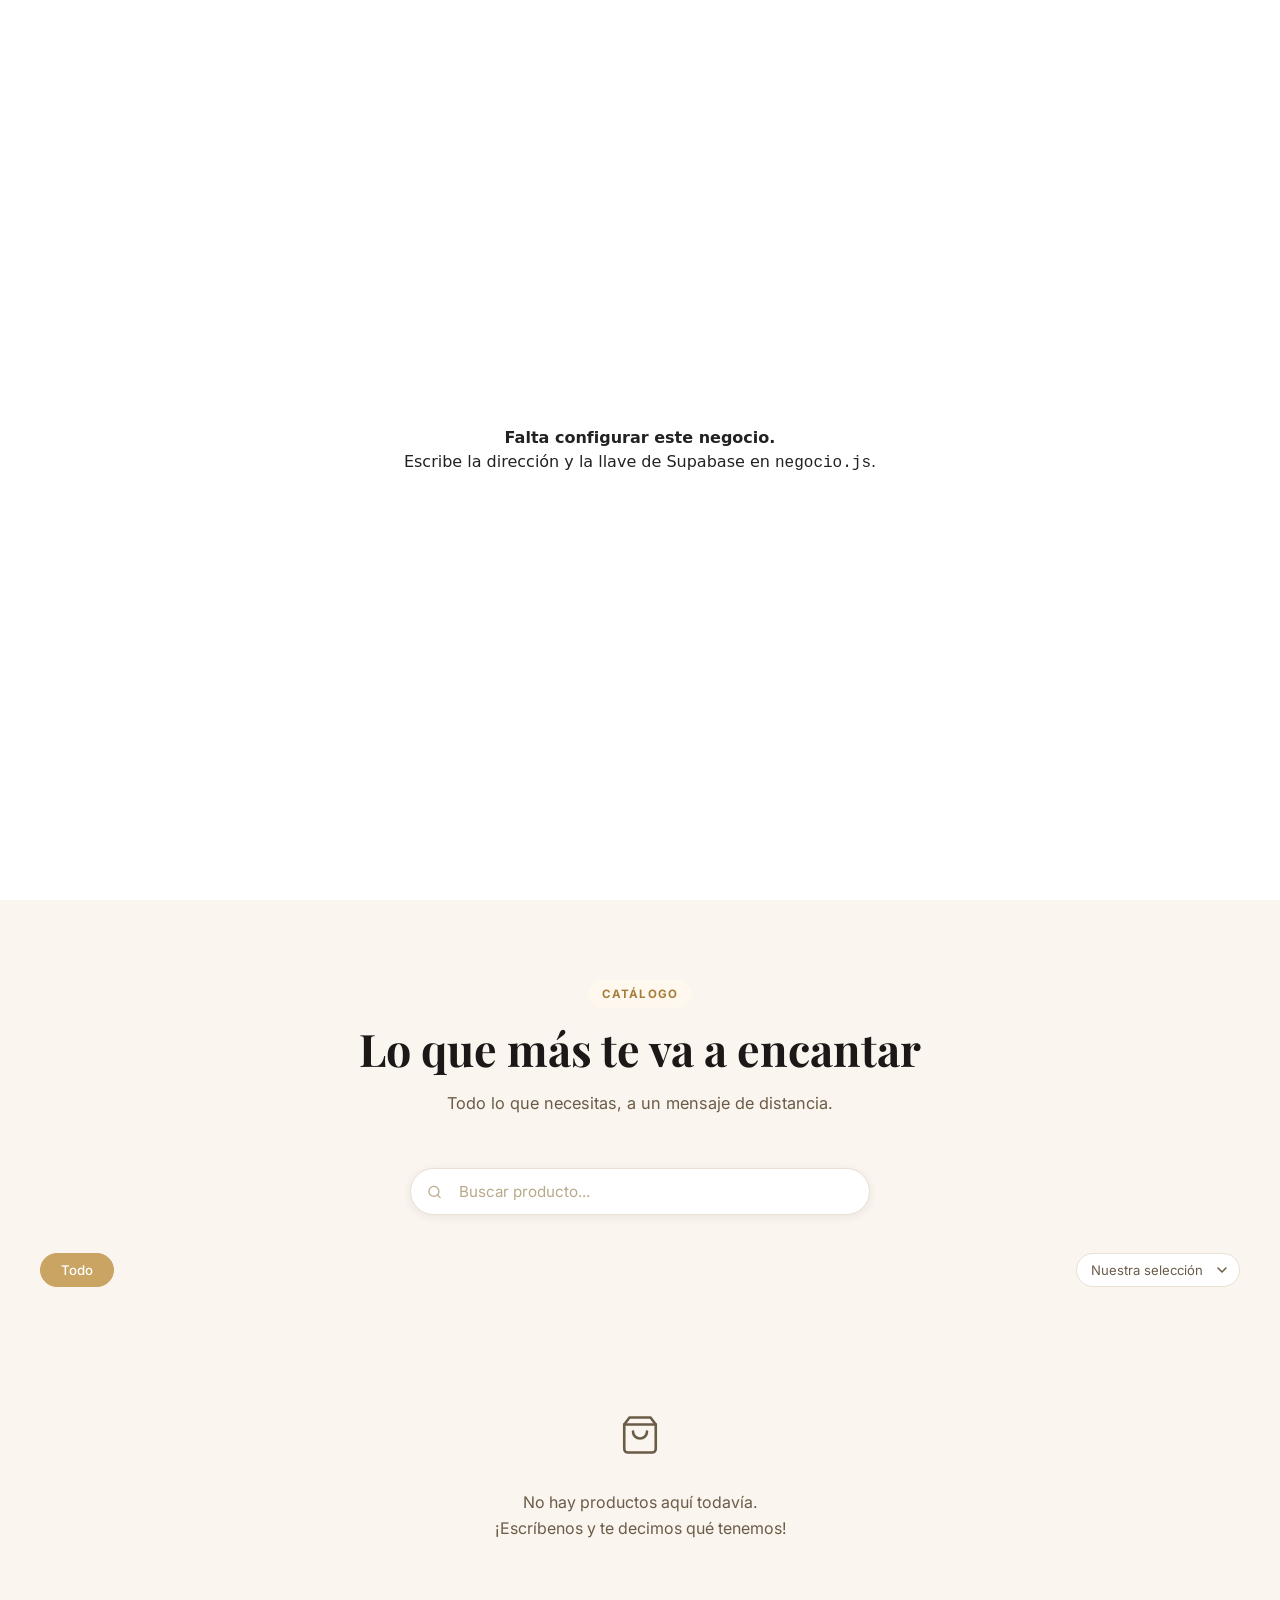
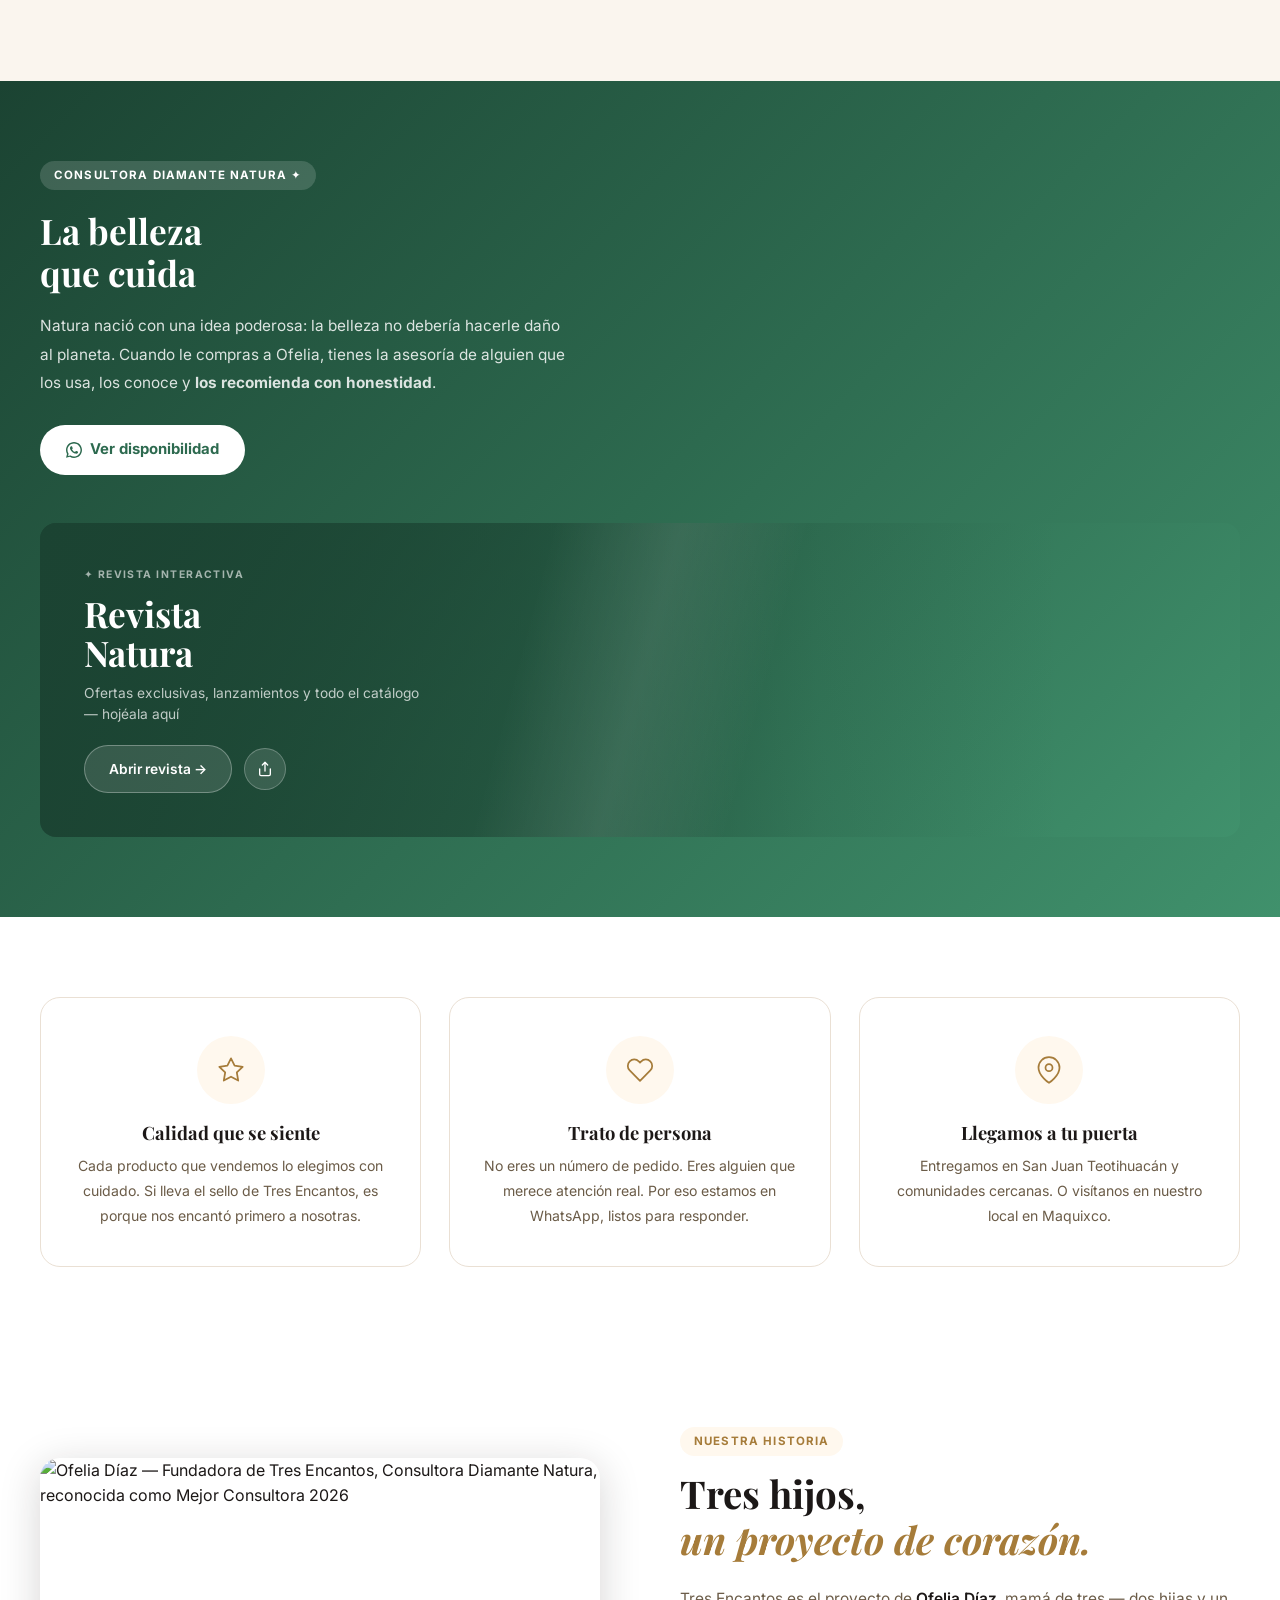
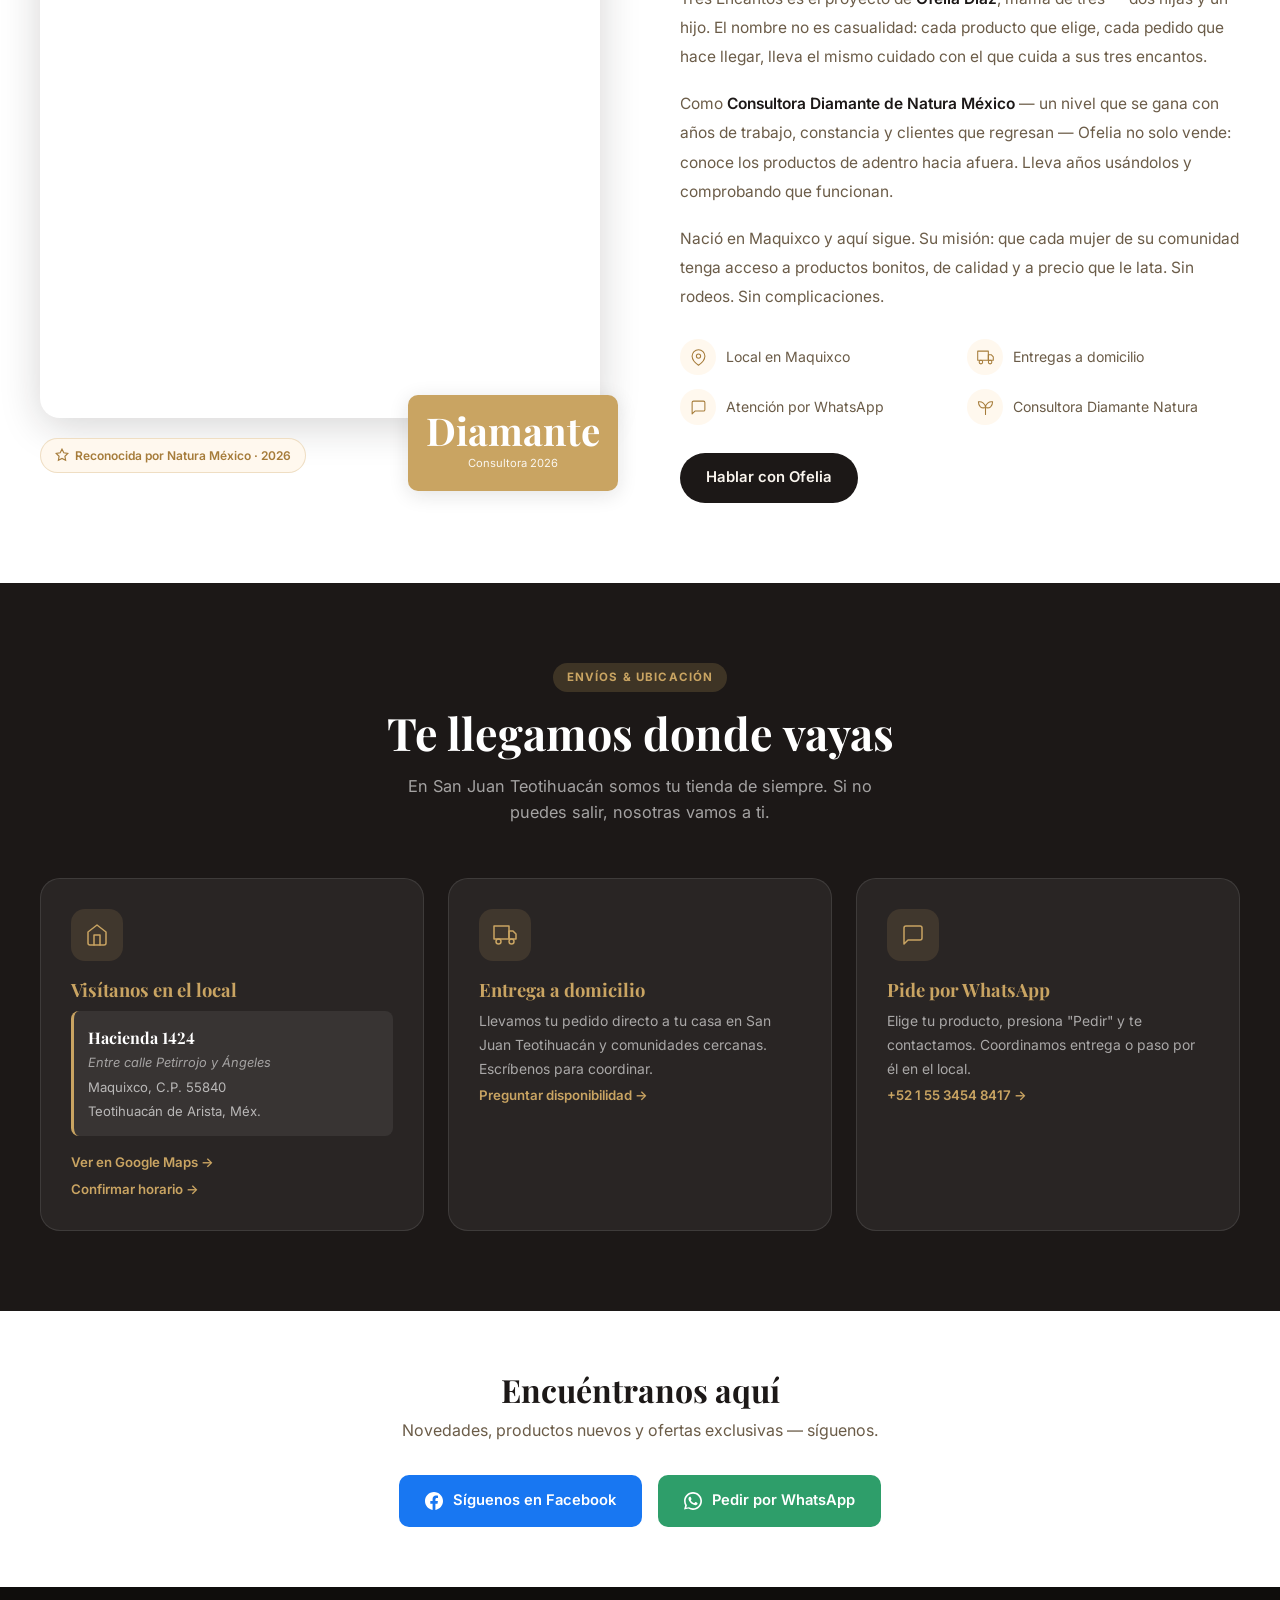
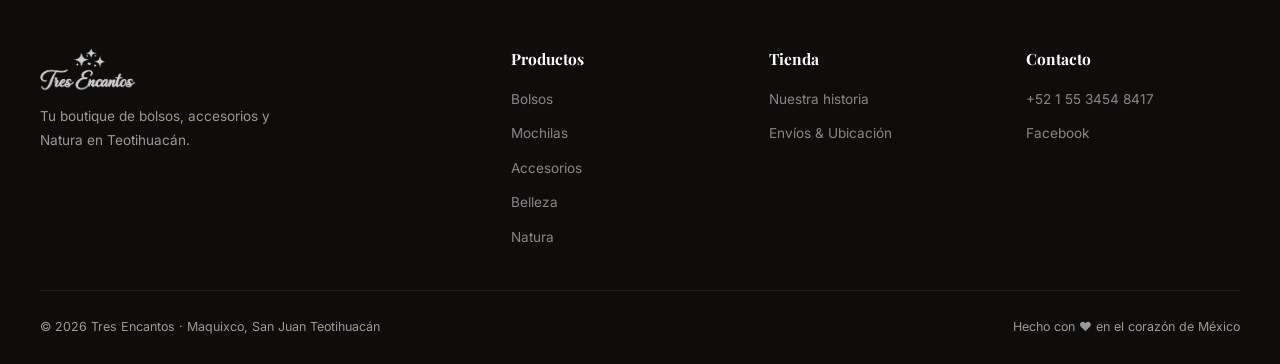
==== index.html @ a38a7cb0 "Sunname Mostrador: punto de partida desde Tres Encantos Copia sin historial. La dirección y llave de" ====
<!DOCTYPE html>
<html lang="es">
<head>
<meta charset="UTF-8">
<meta name="viewport" content="width=device-width, initial-scale=1.0, viewport-fit=cover">
<link rel="manifest" href="manifest.json">
<meta name="apple-mobile-web-app-capable" content="yes">
<meta name="apple-mobile-web-app-status-bar-style" content="default">
<meta name="apple-mobile-web-app-title" content="Tres Encantos">
<link rel="apple-touch-icon" href="img/icono-192.png">
<title>Tres Encantos — Detalles que enamoran · Maquixco, San Juan Teotihuacán</title>
<meta name="description" content="Bolsos, accesorios, maquillaje, Natura y Avon en San Juan Teotihuacán. Pedidos fáciles por WhatsApp. Entregamos en tu puerta. Visítanos en Maquixco.">
<meta name="keywords" content="bolsos dama, accesorios, Natura México, Avon México, maquillaje, aretes, pulseras, mochilas, loncheras, perfumes Natura, perfumes Avon, San Juan Teotihuacán, Maquixco, tienda moda mujer">
<meta property="og:title" content="Tres Encantos — Detalles que enamoran">
<meta property="og:description" content="Tu tienda de bolsos, accesorios, maquillaje, Natura y Avon en San Juan Teotihuacán. Pedidos por WhatsApp.">
<meta property="og:image" content="https://aceveduar.github.io/tresencantos/img/portada.jpg">
<meta property="og:image:width" content="2560">
<meta property="og:image:height" content="1352">
<meta property="og:type" content="website">
<meta property="og:url" content="https://aceveduar.github.io/tresencantos/">
<meta property="og:site_name" content="Tres Encantos">
<meta property="og:locale" content="es_MX">
<meta name="twitter:card" content="summary_large_image">
<meta name="twitter:title" content="Tres Encantos — Detalles que enamoran">
<meta name="twitter:description" content="Tu tienda de bolsos, accesorios, maquillaje, Natura y Avon en San Juan Teotihuacán. Pedidos por WhatsApp.">
<meta name="twitter:image" content="https://aceveduar.github.io/tresencantos/img/portada.jpg">
<link rel="canonical" href="https://aceveduar.github.io/tresencantos/">
<meta name="theme-color" content="#C9A462">
<link rel="icon" type="image/png" href="img/icono-192.png">
<link rel="preconnect" href="https://fonts.googleapis.com">
<link rel="preconnect" href="https://fonts.gstatic.com" crossorigin>
<link href="https://fonts.googleapis.com/css2?family=Playfair+Display:ital,wght@0,400;0,600;0,700;1,400&family=Inter:wght@300;400;500;600&family=Dancing+Script:wght@600&display=swap" rel="stylesheet">
<link rel="stylesheet" href="style.css">
<link rel="stylesheet" href="shared.css">
</head>
<body>

<!-- BARRA DE ACCESO RÁPIDO ADMIN (solo con sesión activa) -->
<div id="admin-bar">
  <a href="pos.html" class="tbn-icon" title="Caja">
    <svg viewBox="0 0 24 24"><rect x="2" y="3" width="20" height="14" rx="2"/><path d="M8 21h8M12 17v4"/></svg>
    <span class="tbn-label">Caja</span>
  </a>
  <a href="admin.html" class="tbn-icon" title="Inventario">
    <svg viewBox="0 0 24 24"><path d="M21 8a2 2 0 0 0-1-1.73l-7-4a2 2 0 0 0-2 0l-7 4A2 2 0 0 0 3 8v8a2 2 0 0 0 1 1.73l7 4a2 2 0 0 0 2 0l7-4A2 2 0 0 0 21 16Z"/><path d="m3.3 7 8.7 5 8.7-5"/><path d="M12 22V12"/></svg>
    <span class="tbn-label">Inventario</span>
  </a>
  <a href="stats.html" class="tbn-icon" title="Reportes">
    <svg viewBox="0 0 24 24"><line x1="18" y1="20" x2="18" y2="10"/><line x1="12" y1="20" x2="12" y2="4"/><line x1="6" y1="20" x2="6" y2="14"/></svg>
    <span class="tbn-label">Reportes</span>
  </a>
  
  
  <span class="tbn-sep"></span>
  <span class="tbn-icon tbn-active" title="Tienda" aria-current="page">
    <svg viewBox="0 0 24 24"><circle cx="12" cy="12" r="10"/><path d="M2 12h20M12 2a15.3 15.3 0 0 1 4 10 15.3 15.3 0 0 1-4 10 15.3 15.3 0 0 1-4-10 15.3 15.3 0 0 1 4-10z"/></svg>
    <span class="tbn-label">Tienda</span>
  </span>
  
</div>

<!-- HEADER -->
<header class="header">
  <nav class="nav">
    <a href="#inicio" class="nav-logo">
      <img src="img/logo.png" alt="Tres Encantos — Detalles que enamoran">
    </a>
    <ul class="nav-links" id="nav-links">
      <li><a href="#productos">Productos</a></li>
      <li><a href="#natura">Natura</a></li>
      <li><a href="#nosotros">Nosotros</a></li>
      <li><a href="#entregas">Entregas</a></li>
      <li>
        <a href="https://wa.me/5215534548417?text=¡Hola!%20Estoy%20en%20la%20página%20de%20Tres%20Encantos%20y%20quiero%20saber%20más%20🛍️"
           class="nav-cta" target="_blank" rel="noopener">
          <svg width="15" height="15" viewBox="0 0 24 24" fill="currentColor"><path d="M17.472 14.382c-.297-.149-1.758-.867-2.03-.967-.273-.099-.471-.148-.67.15-.197.297-.767.966-.94 1.164-.173.199-.347.223-.644.075-.297-.15-1.255-.463-2.39-1.475-.883-.788-1.48-1.761-1.653-2.059-.173-.297-.018-.458.13-.606.134-.133.298-.347.446-.52.149-.174.198-.298.298-.497.099-.198.05-.371-.025-.52-.075-.149-.669-1.612-.916-2.207-.242-.579-.487-.5-.669-.51-.173-.008-.371-.01-.57-.01-.198 0-.52.074-.792.372-.272.297-1.04 1.016-1.04 2.479 0 1.462 1.065 2.875 1.213 3.074.149.198 2.096 3.2 5.077 4.487.709.306 1.262.489 1.694.625.712.227 1.36.195 1.871.118.571-.085 1.758-.719 2.006-1.413.248-.694.248-1.289.173-1.413-.074-.124-.272-.198-.57-.347zM12 0C5.374 0 0 5.373 0 12c0 2.124.553 4.118 1.522 5.85L.057 23.499l5.772-1.513A11.94 11.94 0 0012 24c6.626 0 12-5.373 12-12S18.626 0 12 0zm0 21.799c-1.891 0-3.653-.507-5.18-1.394l-.371-.22-3.422.897.914-3.329-.242-.384A9.783 9.783 0 012.2 12c0-5.404 4.396-9.799 9.8-9.799 5.403 0 9.798 4.395 9.798 9.8 0 5.403-4.395 9.798-9.798 9.798z"/></svg>
          WhatsApp
        </a>
      </li>
    </ul>
    <div class="nav-actions">
      <button class="nav-cart-btn" id="nav-cart-btn" onclick="openCart()" aria-label="Ver carrito">
        <svg width="19" height="19" viewBox="0 0 24 24" stroke="currentColor" fill="none" stroke-width="1.75" stroke-linecap="round" stroke-linejoin="round"><circle cx="9" cy="21" r="1"/><circle cx="20" cy="21" r="1"/><path d="M1 1h4l2.68 13.39a2 2 0 0 0 2 1.61h9.72a2 2 0 0 0 2-1.61L23 6H6"/></svg> <span id="nav-cart-badge" class="nav-cart-badge">0</span>
      </button>
      <a href="pos.html" class="admin-link" title="Acceso staff" aria-label="Acceso staff"><svg width="16" height="16" viewBox="0 0 24 24" stroke="currentColor" fill="none" stroke-width="2" stroke-linecap="round" stroke-linejoin="round"><rect x="3" y="11" width="18" height="11" rx="2" ry="2"/><path d="M7 11V7a5 5 0 0 1 10 0v4"/></svg></a>
      <button class="nav-toggle" id="nav-toggle" aria-label="Menú">
        <span></span><span></span><span></span>
      </button>
    </div>
  </nav>
</header>

<!-- CARRITO -->
<div id="cart-overlay" onclick="if(event.target===this)closeCart()">
  <div class="cart-sheet">
    <div class="cart-sheet-handle"></div>
    <div class="cart-sheet-head">
      <span class="cart-sheet-title"><svg width="18" height="18" viewBox="0 0 24 24" stroke="currentColor" fill="none" stroke-width="1.75" stroke-linecap="round" stroke-linejoin="round" style="vertical-align:-3px;margin-right:5px"><circle cx="9" cy="21" r="1"/><circle cx="20" cy="21" r="1"/><path d="M1 1h4l2.68 13.39a2 2 0 0 0 2 1.61h9.72a2 2 0 0 0 2-1.61L23 6H6"/></svg>Mi pedido</span>
      <button class="cart-sheet-close" onclick="closeCart()">✕</button>
    </div>
    <div class="cart-sheet-body" id="cart-body"></div>
    <div class="cart-sheet-foot" id="cart-foot" style="display:none">
      <div class="cart-total-row">
        <span class="cart-total-lbl">Total estimado</span>
        <span class="cart-total-amt" id="cart-total">$0</span>
      </div>
      <button class="btn-cart-wa" onclick="cartWhatsApp()">
        <svg width="18" height="18" fill="currentColor" viewBox="0 0 24 24"><path d="M17.472 14.382c-.297-.149-1.758-.867-2.03-.967-.273-.099-.471-.148-.67.15-.197.297-.767.966-.94 1.164-.173.199-.347.223-.644.075-.297-.15-1.255-.463-2.39-1.475-.883-.788-1.48-1.761-1.653-2.059-.173-.297-.018-.458.13-.606.134-.133.298-.347.446-.52.149-.174.198-.298.298-.497.099-.198.05-.371-.025-.52-.075-.149-.669-1.612-.916-2.207-.242-.579-.487-.5-.669-.51-.173-.008-.371-.01-.57-.01-.198 0-.52.074-.792.372-.272.297-1.04 1.016-1.04 2.479 0 1.462 1.065 2.875 1.213 3.074.149.198 2.096 3.2 5.077 4.487.709.306 1.262.489 1.694.625.712.227 1.36.195 1.871.118.571-.085 1.758-.719 2.006-1.413.248-.694.248-1.289.173-1.413-.074-.124-.272-.198-.57-.347zM12 0C5.374 0 0 5.373 0 12c0 2.124.553 4.118 1.522 5.85L.057 23.499l5.772-1.513A11.94 11.94 0 0012 24c6.626 0 12-5.373 12-12S18.626 0 12 0zm0 21.799c-1.891 0-3.653-.507-5.18-1.394l-.371-.22-3.422.897.914-3.329-.242-.384A9.783 9.783 0 012.2 12c0-5.404 4.396-9.799 9.8-9.799 5.403 0 9.798 4.395 9.798 9.8 0 5.403-4.395 9.798-9.798 9.798z"/></svg>
        Enviar pedido por WhatsApp
      </button>
      <button class="btn-cart-clear" onclick="clearCart()">Vaciar carrito</button>
    </div>
  </div>
</div>

<!-- HERO -->
<section id="inicio" class="hero">
  <div class="hero-bg"></div>
  <div class="hero-inner">
    <div class="hero-text">
      <div class="hero-tag">
        <span class="dot"></span>
        Teotihuacán · Envíos a domicilio
      </div>
      <h1>Porque tú te mereces<br>lo más <em>bonito</em> que existe.</h1>
      <p>Bolsos, mochilas, belleza y Natura — pídelo por WhatsApp.</p>
      <div class="hero-btns">
        <a href="#productos" class="btn btn-gold">Ver productos</a>
        <a href="https://wa.me/5215534548417?text=¡Hola!%20Quiero%20ver%20qué%20tienen%20disponible%20en%20Tres%20Encantos%20"
           class="btn btn-wa" target="_blank" rel="noopener">
          <svg width="16" height="16" viewBox="0 0 24 24" fill="currentColor"><path d="M17.472 14.382c-.297-.149-1.758-.867-2.03-.967-.273-.099-.471-.148-.67.15-.197.297-.767.966-.94 1.164-.173.199-.347.223-.644.075-.297-.15-1.255-.463-2.39-1.475-.883-.788-1.48-1.761-1.653-2.059-.173-.297-.018-.458.13-.606.134-.133.298-.347.446-.52.149-.174.198-.298.298-.497.099-.198.05-.371-.025-.52-.075-.149-.669-1.612-.916-2.207-.242-.579-.487-.5-.669-.51-.173-.008-.371-.01-.57-.01-.198 0-.52.074-.792.372-.272.297-1.04 1.016-1.04 2.479 0 1.462 1.065 2.875 1.213 3.074.149.198 2.096 3.2 5.077 4.487.709.306 1.262.489 1.694.625.712.227 1.36.195 1.871.118.571-.085 1.758-.719 2.006-1.413.248-.694.248-1.289.173-1.413-.074-.124-.272-.198-.57-.347zM12 0C5.374 0 0 5.373 0 12c0 2.124.553 4.118 1.522 5.85L.057 23.499l5.772-1.513A11.94 11.94 0 0012 24c6.626 0 12-5.373 12-12S18.626 0 12 0zm0 21.799c-1.891 0-3.653-.507-5.18-1.394l-.371-.22-3.422.897.914-3.329-.242-.384A9.783 9.783 0 012.2 12c0-5.404 4.396-9.799 9.8-9.799 5.403 0 9.798 4.395 9.798 9.8 0 5.403-4.395 9.798-9.798 9.798z"/></svg>
          Pedir por WhatsApp
        </a>
      </div>
      <!-- Strip de productos visible solo en mobile -->
      <p class="hms-label">✦ Más buscados</p>
      <div class="hero-mobile-strip" id="hero-mobile-strip" aria-hidden="true"></div>
    </div>
    <div class="hero-visual" id="hero-visual" aria-hidden="true"></div>
  </div>
</section>

<!-- PRODUCTS -->
<section id="productos" class="products-section">
  <div class="container">
    <div class="section-header reveal">
      <span class="section-tag">Catálogo</span>
      <h2>Lo que más te va a encantar</h2>
      <p>Todo lo que necesitas, a un mensaje&nbsp;de&nbsp;distancia.</p>
    </div>
    <div class="products-search reveal">
      <input type="search" id="products-search-input" placeholder="Buscar producto..." oninput="onSearchInput(this.value)" autocomplete="off">
      <button class="products-search-clear" id="products-search-clear" onclick="clearProductsSearch()" title="Borrar búsqueda" aria-label="Borrar búsqueda" style="display:none">✕</button>
    </div>
    <div class="products-filters-row">
      <div class="products-filters-wrap" id="products-filters-wrap">
        <div class="products-filters" id="products-filters" onscroll="_filtersScroll()">
          <!-- generado dinámicamente por initFilters() -->
        </div>
      </div>
      <select class="sort-select" id="sort-select" onchange="setSortOption(this.value)" aria-label="Ordenar por">
        <option value="default">Nuestra selección</option>
        <option value="recent">Más recientes</option>
        <option value="price-asc">Precio: menor</option>
        <option value="price-desc">Precio: mayor</option>
        <option value="name">Nombre A-Z</option>
      </select>
    </div>
    <div class="products-grid" id="products-grid"></div>
  </div>
</section>

<!-- NATURA -->
<section id="natura" class="natura-section">
  <div class="container">
    <div class="natura-grid">

      <!-- TEXTO -->
      <div class="natura-text reveal">
        <span class="section-tag section-tag-dark">Consultora Diamante Natura ✦</span>
        <h2 class="natura-h2">La belleza<br>que cuida</h2>
        <p>Natura nació con una idea poderosa: la belleza no debería hacerle daño al planeta. Cuando le compras a Ofelia, tienes la asesoría de alguien que los usa, los conoce y <strong>los recomienda con honestidad</strong>.</p>
        <div class="natura-btns">
          <a href="https://wa.me/5215534548417?text=¡Hola!%20Me%20interesan%20los%20productos%20Natura%20🌿%20¿Qué%20tienen%20disponible?"
             class="btn btn-white" target="_blank" rel="noopener">
            <svg width="16" height="16" viewBox="0 0 24 24" fill="currentColor"><path d="M17.472 14.382c-.297-.149-1.758-.867-2.03-.967-.273-.099-.471-.148-.67.15-.197.297-.767.966-.94 1.164-.173.199-.347.223-.644.075-.297-.15-1.255-.463-2.39-1.475-.883-.788-1.48-1.761-1.653-2.059-.173-.297-.018-.458.13-.606.134-.133.298-.347.446-.52.149-.174.198-.298.298-.497.099-.198.05-.371-.025-.52-.075-.149-.669-1.612-.916-2.207-.242-.579-.487-.5-.669-.51-.173-.008-.371-.01-.57-.01-.198 0-.52.074-.792.372-.272.297-1.04 1.016-1.04 2.479 0 1.462 1.065 2.875 1.213 3.074.149.198 2.096 3.2 5.077 4.487.709.306 1.262.489 1.694.625.712.227 1.36.195 1.871.118.571-.085 1.758-.719 2.006-1.413.248-.694.248-1.289.173-1.413-.074-.124-.272-.198-.57-.347zM12 0C5.374 0 0 5.373 0 12c0 2.124.553 4.118 1.522 5.85L.057 23.499l5.772-1.513A11.94 11.94 0 0012 24c6.626 0 12-5.373 12-12S18.626 0 12 0zm0 21.799c-1.891 0-3.653-.507-5.18-1.394l-.371-.22-3.422.897.914-3.329-.242-.384A9.783 9.783 0 012.2 12c0-5.404 4.396-9.799 9.8-9.799 5.403 0 9.798 4.395 9.798 9.8 0 5.403-4.395 9.798-9.798 9.798z"/></svg>
            Ver disponibilidad
          </a>
        </div>
      </div>

      <!-- CARRUSEL -->
      <div class="natura-carousel reveal">
        <div class="nc-wrap" id="nc-wrap"></div>
        <div class="nc-nav" id="nc-nav" style="display:none">
          <button class="nc-arrow" onclick="naturaNav(-1)" aria-label="Anterior">&#8249;</button>
          <div class="nc-dots" id="nc-dots"></div>
          <button class="nc-arrow" onclick="naturaNav(1)" aria-label="Siguiente">&#8250;</button>
        </div>
      </div>

    </div>

    <a class="revista-banner reveal" id="revista-banner" href="#" target="_blank" rel="noopener">
      <img src="" alt="" class="rb-cover" id="rb-cover">
      <div class="rb-overlay"></div>
      <div class="rb-content">
        <span class="rb-tag">✦ Revista interactiva</span>
        <h3 class="rb-title">Revista<br>Natura</h3>
        <p class="rb-sub">Ofertas exclusivas, lanzamientos y todo el catálogo — hojéala aquí</p>
        <div class="rb-actions">
          <span class="rb-cta">Abrir revista →</span>
          <button class="rb-share" onclick="event.preventDefault();event.stopPropagation();shareRevista()" aria-label="Compartir revista"><svg width="16" height="16" viewBox="0 0 24 24" fill="none" stroke="currentColor" stroke-width="2" stroke-linecap="round" stroke-linejoin="round"><path d="M4 12v8a2 2 0 0 0 2 2h12a2 2 0 0 0 2-2v-8"/><polyline points="16 6 12 2 8 6"/><line x1="12" y1="2" x2="12" y2="15"/></svg></button>
        </div>
      </div>
      <div class="rb-shimmer"></div>
    </a>

  </div>
</section>

<!-- PILLARS -->
<section class="pillars">
  <div class="container">
    <div class="pillars-grid">
      <div class="pillar-card reveal">
        <div class="pillar-icon">
          <svg viewBox="0 0 24 24" fill="none" stroke="currentColor" stroke-width="1.5" stroke-linecap="round" stroke-linejoin="round"><polygon points="12,2 15.09,8.26 22,9.27 17,14.14 18.18,21.02 12,17.77 5.82,21.02 7,14.14 2,9.27 8.91,8.26"/></svg>
        </div>
        <h3>Calidad que se siente</h3>
        <p>Cada producto que vendemos lo elegimos con cuidado. Si lleva el sello de Tres Encantos, es porque nos encantó primero a nosotras.</p>
      </div>
      <div class="pillar-card reveal">
        <div class="pillar-icon">
          <svg viewBox="0 0 24 24" fill="none" stroke="currentColor" stroke-width="1.5" stroke-linecap="round" stroke-linejoin="round"><path d="M20.84 4.61a5.5 5.5 0 0 0-7.78 0L12 5.67l-1.06-1.06a5.5 5.5 0 0 0-7.78 7.78l1.06 1.06L12 21.23l7.78-7.78 1.06-1.06a5.5 5.5 0 0 0 0-7.78z"/></svg>
        </div>
        <h3>Trato de persona</h3>
        <p>No eres un número de pedido. Eres alguien que merece atención real. Por eso estamos en WhatsApp, listos para responder.</p>
      </div>
      <div class="pillar-card reveal">
        <div class="pillar-icon">
          <svg viewBox="0 0 24 24" fill="none" stroke="currentColor" stroke-width="1.5" stroke-linecap="round" stroke-linejoin="round"><path d="M21 10c0 7-9 13-9 13s-9-6-9-13a9 9 0 0 1 18 0z"/><circle cx="12" cy="10" r="3"/></svg>
        </div>
        <h3>Llegamos a tu puerta</h3>
        <p>Entregamos en San Juan Teotihuacán y comunidades cercanas. O visítanos en nuestro local en Maquixco.</p>
      </div>
    </div>
  </div>
</section>

<!-- ABOUT -->
<section id="nosotros" class="about-section">
  <div class="container">
    <div class="about-grid">
      <div class="about-img-wrap reveal">
        <img class="about-img-main"
             src="img/ofelia.jpeg"
             alt="Ofelia Díaz — Fundadora de Tres Encantos, Consultora Diamante Natura, reconocida como Mejor Consultora 2026">
        <div class="about-badge">
          <span class="big">Diamante</span>
          <span class="lbl">Consultora 2026</span>
        </div>
        <div class="about-recognition reveal">
          <svg width="14" height="14" viewBox="0 0 24 24" fill="none" stroke="currentColor" stroke-width="2"><polygon points="12,2 15.09,8.26 22,9.27 17,14.14 18.18,21.02 12,17.77 5.82,21.02 7,14.14 2,9.27 8.91,8.26"/></svg>
          Reconocida por Natura México · 2026
        </div>
      </div>
      <div class="about-content reveal">
        <span class="section-tag">Nuestra historia</span>
        <h2>Tres hijos,<br><em>un proyecto de corazón.</em></h2>
        <p>Tres Encantos es el proyecto de <strong>Ofelia Díaz</strong>, mamá de tres — dos hijas y un hijo. El nombre no es casualidad: cada producto que elige, cada pedido que hace llegar, lleva el mismo cuidado con el que cuida a sus tres encantos.</p>
        <p>Como <strong>Consultora Diamante de Natura México</strong> — un nivel que se gana con años de trabajo, constancia y clientes que regresan — Ofelia no solo vende: conoce los productos de adentro hacia afuera. Lleva años usándolos y comprobando que funcionan.</p>
        <p>Nació en Maquixco y aquí sigue. Su misión: que cada mujer de su comunidad tenga acceso a productos bonitos, de calidad y a precio que le lata. Sin rodeos. Sin complicaciones.</p>
        <div class="about-features">
          <div class="af">
            <span class="af-icon"><svg viewBox="0 0 24 24" fill="none" stroke="currentColor" stroke-width="1.5" stroke-linecap="round" stroke-linejoin="round"><path d="M21 10c0 7-9 13-9 13s-9-6-9-13a9 9 0 0 1 18 0z"/><circle cx="12" cy="10" r="3"/></svg></span>
            Local en Maquixco
          </div>
          <div class="af">
            <span class="af-icon"><svg viewBox="0 0 24 24" fill="none" stroke="currentColor" stroke-width="1.5" stroke-linecap="round" stroke-linejoin="round"><rect x="1" y="3" width="15" height="13"/><polygon points="16,8 20,8 23,11 23,16 16,16 16,8"/><circle cx="5.5" cy="18.5" r="2.5"/><circle cx="18.5" cy="18.5" r="2.5"/></svg></span>
            Entregas a domicilio
          </div>
          <div class="af">
            <span class="af-icon"><svg viewBox="0 0 24 24" fill="none" stroke="currentColor" stroke-width="1.5" stroke-linecap="round" stroke-linejoin="round"><path d="M21 15a2 2 0 0 1-2 2H7l-4 4V5a2 2 0 0 1 2-2h14a2 2 0 0 1 2 2z"/></svg></span>
            Atención por WhatsApp
          </div>
          <div class="af">
            <span class="af-icon"><svg viewBox="0 0 24 24" fill="none" stroke="currentColor" stroke-width="1.5" stroke-linecap="round" stroke-linejoin="round"><path d="M12 22V12M12 12C12 7 7 3 2 4c0 6 4 10 10 8zM12 12c0-5 5-9 10-8 0 6-4 10-10 8z"/></svg></span>
            Consultora Diamante Natura
          </div>
        </div>
        <a href="https://wa.me/5215534548417?text=¡Hola!%20Quiero%20saber%20más%20sobre%20Tres%20Encantos%20"
           class="btn btn-dark" target="_blank" rel="noopener">Hablar con Ofelia</a>
      </div>
    </div>
  </div>
</section>

<!-- DELIVERY -->
<section id="entregas" class="delivery-section">
  <div class="container">
    <div class="section-header reveal">
      <span class="section-tag">Envíos & Ubicación</span>
      <h2>Te llegamos donde&nbsp;vayas</h2>
      <p>En San Juan Teotihuacán somos tu tienda de siempre. Si no puedes salir, nosotras vamos a ti.</p>
    </div>
    <div class="delivery-grid">
      <div class="d-card reveal">
        <span class="d-icon"><svg viewBox="0 0 24 24" fill="none" stroke="currentColor" stroke-width="1.5" stroke-linecap="round" stroke-linejoin="round"><path d="M3 9l9-7 9 7v11a2 2 0 0 1-2 2H5a2 2 0 0 1-2-2z"/><polyline points="9,22 9,12 15,12 15,22"/></svg></span>
        <h3>Visítanos en el local</h3>
        <address class="d-address">
          <span class="d-addr-main">Hacienda 1424</span>
          <span class="d-addr-ref">Entre calle Petirrojo y Ángeles</span>
          <span class="d-addr-col">Maquixco, C.P. 55840</span>
          <span class="d-addr-city">Teotihuacán de Arista, Méx.</span>
        </address>
        <div class="d-card-links">
          <a href="https://maps.app.goo.gl/rKAMFoki2aRaaHfM7"
             class="d-link" target="_blank" rel="noopener">Ver en Google Maps →</a>
          <a href="https://wa.me/5215534548417?text=¡Hola!%20Voy%20a%20ir%20al%20local%20en%20Maquixco%20😊%20¿Están%20abiertos?"
             class="d-link" target="_blank" rel="noopener">Confirmar horario →</a>
        </div>
      </div>
      <div class="d-card reveal">
        <span class="d-icon"><svg viewBox="0 0 24 24" fill="none" stroke="currentColor" stroke-width="1.5" stroke-linecap="round" stroke-linejoin="round"><rect x="1" y="3" width="15" height="13"/><polygon points="16,8 20,8 23,11 23,16 16,16 16,8"/><circle cx="5.5" cy="18.5" r="2.5"/><circle cx="18.5" cy="18.5" r="2.5"/></svg></span>
        <h3>Entrega a domicilio</h3>
        <p>Llevamos tu pedido directo a tu casa en San Juan Teotihuacán y comunidades cercanas. Escríbenos para coordinar.</p>
        <a href="https://wa.me/5215534548417?text=¡Hola!%20¿Hacen%20entregas%20a%20domicilio%20en%20mi%20zona?%20📦"
           class="d-link" target="_blank" rel="noopener">Preguntar disponibilidad →</a>
      </div>
      <div class="d-card reveal">
        <span class="d-icon"><svg viewBox="0 0 24 24" fill="none" stroke="currentColor" stroke-width="1.5" stroke-linecap="round" stroke-linejoin="round"><path d="M21 15a2 2 0 0 1-2 2H7l-4 4V5a2 2 0 0 1 2-2h14a2 2 0 0 1 2 2z"/></svg></span>
        <h3>Pide por WhatsApp</h3>
        <p>Elige tu producto, presiona "Pedir" y te contactamos. Coordinamos entrega o paso por él en el local.</p>
        <a href="https://wa.me/5215534548417" class="d-link" target="_blank" rel="noopener">
          +52 1 55 3454 8417 →
        </a>
      </div>
    </div>
  </div>
</section>

<!-- SOCIAL -->
<section class="social-section">
  <div class="social-inner">
    <h2 class="social-title">Encuéntranos aquí</h2>
    <p class="social-sub">Novedades, productos nuevos y ofertas exclusivas — síguenos.</p>
    <div class="social-links">
      <a href="https://www.facebook.com/ofelia.martinez.58910" target="_blank" rel="noopener" class="soc-link fb">
        <svg width="18" height="18" fill="currentColor" viewBox="0 0 24 24"><path d="M24 12.073c0-6.627-5.373-12-12-12s-12 5.373-12 12c0 5.99 4.388 10.954 10.125 11.854v-8.385H7.078v-3.47h3.047V9.43c0-3.007 1.792-4.669 4.533-4.669 1.312 0 2.686.235 2.686.235v2.953H15.83c-1.491 0-1.956.925-1.956 1.874v2.25h3.328l-.532 3.47h-2.796v8.385C19.612 23.027 24 18.062 24 12.073z"/></svg>
        Síguenos en Facebook
      </a>
      <a href="https://wa.me/5215534548417?text=¡Hola!%20Quiero%20ver%20qué%20tienen%20disponible%20en%20Tres%20Encantos%20" target="_blank" rel="noopener" class="soc-link wa">
        <svg width="18" height="18" fill="currentColor" viewBox="0 0 24 24"><path d="M17.472 14.382c-.297-.149-1.758-.867-2.03-.967-.273-.099-.471-.148-.67.15-.197.297-.767.966-.94 1.164-.173.199-.347.223-.644.075-.297-.15-1.255-.463-2.39-1.475-.883-.788-1.48-1.761-1.653-2.059-.173-.297-.018-.458.13-.606.134-.133.298-.347.446-.52.149-.174.198-.298.298-.497.099-.198.05-.371-.025-.52-.075-.149-.669-1.612-.916-2.207-.242-.579-.487-.5-.669-.51-.173-.008-.371-.01-.57-.01-.198 0-.52.074-.792.372-.272.297-1.04 1.016-1.04 2.479 0 1.462 1.065 2.875 1.213 3.074.149.198 2.096 3.2 5.077 4.487.709.306 1.262.489 1.694.625.712.227 1.36.195 1.871.118.571-.085 1.758-.719 2.006-1.413.248-.694.248-1.289.173-1.413-.074-.124-.272-.198-.57-.347zM12 0C5.374 0 0 5.373 0 12c0 2.124.553 4.118 1.522 5.85L.057 23.499l5.772-1.513A11.94 11.94 0 0012 24c6.626 0 12-5.373 12-12S18.626 0 12 0zm0 21.799c-1.891 0-3.653-.507-5.18-1.394l-.371-.22-3.422.897.914-3.329-.242-.384A9.783 9.783 0 012.2 12c0-5.404 4.396-9.799 9.8-9.799 5.403 0 9.798 4.395 9.798 9.8 0 5.403-4.395 9.798-9.798 9.798z"/></svg>
        Pedir por WhatsApp
      </a>
    </div>
  </div>
</section>

<!-- FOOTER -->
<footer>
  <div class="footer-grid">
    <div class="footer-brand">
      <img src="img/logo.png" alt="Tres Encantos">
      <p>Tu boutique de bolsos, accesorios y Natura en Teotihuacán.</p>
    </div>
    <div class="footer-col">
      <h4>Productos</h4>
      <ul>
        <li><a href="#productos" onclick="filterTo('bolsos')">Bolsos</a></li>
        <li><a href="#productos" onclick="filterTo('mochilas')">Mochilas</a></li>
        <li><a href="#productos" onclick="filterTo('accesorios')">Accesorios</a></li>
        <li><a href="#productos" onclick="filterTo('belleza')">Belleza</a></li>
        <li><a href="#natura">Natura</a></li>
      </ul>
    </div>
    <div class="footer-col">
      <h4>Tienda</h4>
      <ul>
        <li><a href="#nosotros">Nuestra historia</a></li>
        <li><a href="#entregas">Envíos & Ubicación</a></li>
      </ul>
    </div>
    <div class="footer-col">
      <h4>Contacto</h4>
      <ul>
        <li><a href="https://wa.me/5215534548417" target="_blank">+52 1 55 3454 8417</a></li>
        <li><a href="https://www.facebook.com/ofelia.martinez.58910" target="_blank">Facebook</a></li>
      </ul>
    </div>
  </div>
  <div class="footer-bottom">
    <span>© 2026 Tres Encantos · Maquixco, San Juan Teotihuacán</span>
    <span>Hecho con ❤️ en el corazón de México</span>
  </div>
</footer>

<!-- MODAL -->
<div class="modal-overlay" id="modal-overlay"></div>



<script src="negocio.js"></script>
<script src="app.js"></script>
<script>
  if ('serviceWorker' in navigator) {
    // Desregistrar SWs viejos que quedaron registrados en scope raíz (antes de mover a subdirectorio)
    navigator.serviceWorker.getRegistrations().then(regs => {
      regs.forEach(r => { if (!r.scope.includes('/tresencantos/')) r.unregister(); });
    });
    navigator.serviceWorker.register('sw.js').catch(() => {});
  }
</script>
<!-- BOTÓN FLOTANTE WHATSAPP -->
<div class="img-lightbox" id="img-lightbox" onclick="_closeLB()">
  <img class="img-lightbox-img" id="img-lb-img" src="" alt="">
  <div class="img-lightbox-info" onclick="event.stopPropagation()">
    <div class="img-lb-name" id="img-lb-name"></div>
    <div class="img-lb-row"><span class="img-lb-label">Precio</span><span class="img-lb-val" id="img-lb-price"></span></div>
  </div>
</div>

<a id="wa-float"
   href="https://wa.me/5215534548417?text=¡Hola!%20Quiero%20ver%20qué%20tienen%20disponible%20en%20Tres%20Encantos%20"
   target="_blank" rel="noopener" aria-label="Pedir por WhatsApp">
  <svg width="28" height="28" fill="#fff" viewBox="0 0 24 24"><path d="M17.472 14.382c-.297-.149-1.758-.867-2.03-.967-.273-.099-.471-.148-.67.15-.197.297-.767.966-.94 1.164-.173.199-.347.223-.644.075-.297-.15-1.255-.463-2.39-1.475-.883-.788-1.48-1.761-1.653-2.059-.173-.297-.018-.458.13-.606.134-.133.298-.347.446-.52.149-.174.198-.298.298-.497.099-.198.05-.371-.025-.52-.075-.149-.669-1.612-.916-2.207-.242-.579-.487-.5-.669-.51-.173-.008-.371-.01-.57-.01-.198 0-.52.074-.792.372-.272.297-1.04 1.016-1.04 2.479 0 1.462 1.065 2.875 1.213 3.074.149.198 2.096 3.2 5.077 4.487.709.306 1.262.489 1.694.625.712.227 1.36.195 1.871.118.571-.085 1.758-.719 2.006-1.413.248-.694.248-1.289.173-1.413-.074-.124-.272-.198-.57-.347zM12 0C5.374 0 0 5.373 0 12c0 2.124.553 4.118 1.522 5.85L.057 23.499l5.772-1.513A11.94 11.94 0 0012 24c6.626 0 12-5.373 12-12S18.626 0 12 0zm0 21.799c-1.891 0-3.653-.507-5.18-1.394l-.371-.22-3.422.897.914-3.329-.242-.384A9.783 9.783 0 012.2 12c0-5.404 4.396-9.799 9.8-9.799 5.403 0 9.798 4.395 9.798 9.8 0 5.403-4.395 9.798-9.798 9.798z"/></svg>
</a>
</body>
</html>
---- style.css ----
*,*::before,*::after{box-sizing:border-box;margin:0;padding:0}

:root{
  --cream:#FAF5EE;
  --cream-dark:#EFE4D2;
  --gold:#C9A462;
  --gold-dark:#A67C3A;
  --gold-light:#F5E9C8;
  --charcoal:#1C1817;
  --charcoal-soft:#3D3530;
  --text-mid:#6B5C48;
  --text-light:#9B8B78;
  --muted:#9B8B78;
  --white:#FFFFFF;
  --wa:#2E9E6A;
  --wa-dark:#128C7E;
  --border:rgba(201,164,98,.22);
  --shadow-sm:0 2px 8px rgba(28,24,23,.08);
  --shadow:0 4px 20px rgba(28,24,23,.12);
  --shadow-lg:0 8px 40px rgba(28,24,23,.18);
  --r:12px;
  --r-lg:20px;
  --ease:all .3s cubic-bezier(.4,0,.2,1);
}

html{
  scroll-behavior:smooth;
  scroll-padding-top:calc(80px + env(safe-area-inset-top));
  overflow-x:hidden;
  -webkit-text-size-adjust:100%; /* evita que iOS cambie el tamaño de texto al rotar */
  text-size-adjust:100%;
}
body{font-family:'Inter',system-ui,sans-serif;background:var(--cream);color:var(--charcoal);line-height:1.6;overflow-x:hidden}

/* ── TOUCH GLOBAL ── */
a,button,[onclick],[role="button"]{
  -webkit-tap-highlight-color:transparent; /* quita el flash gris al tocar en Android */
  touch-action:manipulation;              /* elimina el delay de 300ms en el tap */
}
h1,h2,h3{font-family:'Playfair Display',serif;line-height:1.2}
.script{font-family:'Dancing Script',cursive}
img{max-width:100%;display:block}
a{color:inherit}

/* ── HEADER ── */
.header{position:fixed;top:0;left:0;right:0;z-index:100;background:rgba(250,245,238,.95);backdrop-filter:blur(10px);border-bottom:1px solid var(--border);transition:var(--ease)}
.header.scrolled{box-shadow:var(--shadow)}
.nav{max-width:1200px;margin:0 auto;padding:0 20px;height:70px;display:flex;align-items:center;justify-content:space-between;gap:20px}
.nav-logo img{height:62px;width:auto;border-radius:8px}
.nav-links{display:flex;list-style:none;gap:4px;align-items:center}
.nav-links a{text-decoration:none;color:var(--charcoal-soft);font-size:.875rem;font-weight:500;padding:8px 12px;border-radius:8px;transition:var(--ease)}
.nav-links a:hover{color:var(--gold-dark);background:var(--gold-light)}
.nav-cta{background:var(--wa)!important;color:#fff!important;padding:9px 18px!important;border-radius:50px!important;font-weight:600!important;display:flex!important;align-items:center!important;gap:6px!important}
.nav-cta:hover{background:var(--wa-dark)!important;transform:translateY(-1px);box-shadow:0 4px 14px rgba(37,211,102,.35)!important}
.nav-actions{display:flex;align-items:center;gap:6px}
.nav-toggle{display:none;flex-direction:column;gap:5px;cursor:pointer;padding:8px;border:none;background:none}
.nav-toggle span{width:24px;height:2px;background:var(--charcoal);border-radius:2px;transition:var(--ease)}

/* ── HERO ── */
.hero{min-height:100vh;display:flex;align-items:center;justify-content:center;position:relative;overflow:hidden;padding:110px 40px 80px;background:linear-gradient(135deg,var(--cream) 0%,var(--cream-dark) 55%,var(--gold-light) 100%)}
.hero-bg{position:absolute;inset:0;background-image:radial-gradient(circle at 15% 85%,rgba(201,164,98,.18) 0%,transparent 50%),radial-gradient(circle at 85% 15%,rgba(201,164,98,.12) 0%,transparent 50%);pointer-events:none}
.hero-inner{max-width:1160px;width:100%;min-width:0;display:grid;grid-template-columns:1fr 1fr;gap:60px;align-items:center;position:relative;z-index:1}
.hero-text{}
.hero-tag{display:inline-flex;align-items:center;gap:8px;background:#fff;border:1px solid var(--border);padding:8px 18px;border-radius:50px;font-size:.78rem;font-weight:500;color:var(--text-mid);margin-bottom:28px;box-shadow:var(--shadow-sm)}
.hero-tag .dot{width:6px;height:6px;border-radius:50%;background:var(--gold);animation:pulse 2s infinite}
@keyframes pulse{0%,100%{transform:scale(1);opacity:1}50%{transform:scale(1.6);opacity:.6}}
.hero h1{font-size:clamp(2rem,4.5vw,3.6rem);font-weight:700;margin-bottom:20px;line-height:1.12}
.hero h1 em{font-style:italic;color:var(--gold-dark)}
.hero p{font-size:1.05rem;color:var(--text-mid);margin-bottom:36px;max-width:460px;line-height:1.7}
.hero-btns{display:flex;gap:14px;flex-wrap:wrap}

/* Hero visual — floating product cards */
.hero-visual{position:relative;height:480px}
.hc{position:absolute;background:#fff;border-radius:16px;box-shadow:0 8px 30px rgba(28,24,23,.13);overflow:hidden;cursor:pointer;transition:transform .35s cubic-bezier(.4,0,.2,1),box-shadow .35s ease}
.hc:hover{box-shadow:0 16px 48px rgba(28,24,23,.2);z-index:10!important}
.hc img{width:100%;aspect-ratio:1;object-fit:cover;display:block}
.hc-info{padding:10px 13px 12px}
.hc-name{font-family:'Playfair Display',serif;font-size:.82rem;font-weight:600;color:var(--charcoal);line-height:1.3;margin-bottom:3px}
.hc-price{font-size:.8rem;font-weight:700;color:var(--gold-dark)}
/* positions & rotations */
.hc:nth-child(1){width:200px;top:0;left:0;transform:rotate(-5deg);z-index:3}
.hc:nth-child(1):hover{transform:rotate(0deg) translateY(-6px)}
.hc:nth-child(2){width:195px;bottom:10px;right:0;transform:rotate(6deg);z-index:2}
.hc:nth-child(2):hover{transform:rotate(0deg) translateY(-6px)}
.hc:nth-child(3){width:215px;top:80px;left:90px;transform:rotate(-2deg);z-index:4}
.hc:nth-child(3):hover{transform:rotate(0deg) translateY(-6px)}
/* sparkle decorations */
.hero-visual::before,.hero-visual::after{content:'✦';position:absolute;font-size:1.4rem;color:var(--gold);opacity:.35;pointer-events:none}
.hero-visual::before{top:0;right:60px;animation:float-star 4s ease-in-out infinite}
.hero-visual::after{bottom:60px;right:0;font-size:.9rem;animation:float-star 4s ease-in-out infinite .8s}
@keyframes float-star{0%,100%{transform:translateY(0) rotate(0deg)}50%{transform:translateY(-8px) rotate(15deg)}}

/* ── BUTTONS ── */
.btn{display:inline-flex;align-items:center;gap:8px;padding:13px 26px;border-radius:50px;font-size:.93rem;font-weight:600;text-decoration:none;cursor:pointer;border:none;transition:var(--ease);white-space:nowrap;font-family:'Inter',sans-serif}
.btn-dark{background:var(--charcoal);color:var(--cream)}
.btn-dark:hover{background:var(--charcoal-soft);transform:translateY(-2px);box-shadow:var(--shadow)}
.btn-wa{background:var(--wa);color:#fff}
.btn-wa:hover{background:var(--wa-dark);transform:translateY(-2px);box-shadow:0 6px 20px rgba(37,211,102,.35)}
.btn-gold{background:var(--gold);color:#fff}
.btn-gold:hover{background:var(--gold-dark);transform:translateY(-2px);box-shadow:0 6px 20px rgba(201,164,98,.4)}
.btn-white{background:#fff;color:#2D6A4F;font-weight:700}
.btn-white:hover{background:var(--cream);transform:translateY(-2px)}

/* ── SECTION BASICS ── */
section{padding:80px 20px}
.container{max-width:1200px;margin:0 auto}
.section-header{text-align:center;margin-bottom:52px}
.section-tag{display:inline-block;background:var(--gold-light);color:var(--gold-dark);font-size:.72rem;font-weight:700;letter-spacing:.1em;text-transform:uppercase;padding:5px 14px;border-radius:50px;margin-bottom:14px}
.section-tag-dark{background:rgba(255,255,255,.15);color:#fff;margin-bottom:20px}
.section-header h2{font-size:clamp(1.8rem,4vw,2.8rem);margin-bottom:14px}
.section-header p{font-size:1.02rem;color:var(--text-mid);max-width:500px;margin:0 auto}

/* ── PILLARS ── */
.pillars{background:#fff}
.pillars-grid{display:grid;grid-template-columns:repeat(auto-fit,minmax(250px,1fr));gap:28px}
.pillar-card{text-align:center;padding:38px 28px;border-radius:var(--r-lg);border:1px solid var(--border);transition:var(--ease)}
.pillar-card:hover{transform:translateY(-4px);box-shadow:var(--shadow);border-color:var(--gold)}
.pillar-icon{width:68px;height:68px;border-radius:50%;background:var(--gold-light);display:flex;align-items:center;justify-content:center;margin:0 auto 18px}
.pillar-icon svg{width:28px;height:28px;stroke:var(--gold-dark)}
.pillar-card h3{font-size:1.15rem;margin-bottom:10px}
.pillar-card p{font-size:.88rem;color:var(--text-mid);line-height:1.75}

/* ── PRODUCTS ── */
.products-section{background:var(--cream)}
/* SEARCH BAR */
.products-search{max-width:460px;margin:0 auto 28px;position:relative}
.products-search input{width:100%;padding:13px 40px 13px 48px;border:1.5px solid var(--border);border-radius:50px;font-size:.95rem;outline:none;transition:.2s;background:#fff;box-shadow:0 2px 10px rgba(28,24,23,.07);font-family:'Inter',sans-serif}
.products-search input:focus{border-color:var(--gold);box-shadow:0 2px 16px rgba(201,164,98,.22)}
.products-search input::placeholder{color:#B8A98A}
.products-search input::-webkit-search-cancel-button{display:none}
.products-search::before{content:'';position:absolute;left:17px;top:50%;width:15px;height:15px;transform:translateY(-50%);background-image:url("data:image/svg+xml,%3Csvg xmlns='http://www.w3.org/2000/svg' viewBox='0 0 24 24' fill='none' stroke='%23B8A98A' stroke-width='2' stroke-linecap='round' stroke-linejoin='round'%3E%3Ccircle cx='11' cy='11' r='8'/%3E%3Cline x1='21' y1='21' x2='16.65' y2='16.65'/%3E%3C/svg%3E");background-repeat:no-repeat;background-size:contain;pointer-events:none}
.products-search-clear{position:absolute;right:8px;top:50%;transform:translateY(-50%);background:none;border:none;color:#B5A696;cursor:pointer;font-size:.85rem;line-height:1;padding:8px;border-radius:50%;transition:.15s}
.products-search-clear:hover{color:var(--charcoal);background:rgba(0,0,0,.05)}

.products-filters-row{display:flex;align-items:center;justify-content:space-between;flex-wrap:wrap;gap:12px;margin-bottom:44px;position:sticky;top:70px;z-index:40;background:var(--cream);padding:10px 0}
body.admin-bar-shown .products-filters-row{top:124px}
.products-filters-wrap{flex:1;min-width:0}
.products-filters{display:flex;gap:10px;flex-wrap:wrap;flex:1}
.sort-select{padding:8px 36px 8px 14px;border:1.5px solid var(--border);border-radius:50px;font-size:.82rem;outline:none;background:#fff;cursor:pointer;color:var(--text-mid);font-family:'Inter',sans-serif;-webkit-appearance:none;background-image:url("data:image/svg+xml,%3Csvg xmlns='http://www.w3.org/2000/svg' width='10' height='7' viewBox='0 0 10 7'%3E%3Cpath d='M1 1l4 4 4-4' stroke='%236B5C48' stroke-width='1.5' fill='none' stroke-linecap='round'/%3E%3C/svg%3E");background-repeat:no-repeat;background-position:right 12px center;flex-shrink:0}
.sort-select:focus{border-color:var(--gold)}
@media(max-width:640px){
  .products-filters-row{flex-wrap:nowrap;gap:8px;align-items:center;top:68px}
  body.admin-bar-shown .products-filters-row{top:122px}
  .products-filters{margin-bottom:0}
  .sort-select{width:auto;flex-shrink:0;padding:8px 30px 8px 10px}
  /* Header catálogo compacto — productos suben */
  .products-section .section-header{margin-bottom:20px}
  .products-section .section-header h2{font-size:1.55rem;margin-bottom:6px}
  .products-section .section-header p{font-size:.84rem}
  .products-search{margin-bottom:16px}
  .products-filters-row{margin-bottom:24px}
  /* Indicador › para chips de filtro con overflow */
  .products-filters-wrap{position:relative;flex:1;min-width:0}
  .products-filters-wrap::after{
    content:'›';
    position:absolute;top:0;bottom:0;right:0;width:28px;
    display:flex;align-items:center;justify-content:flex-end;
    padding-right:2px;
    background:linear-gradient(to right,transparent,var(--cream) 65%);
    color:var(--muted);font-size:1.2rem;font-weight:800;
    pointer-events:none;
    opacity:1;transition:opacity .15s;
  }
  .products-filters-wrap.at-end::after{opacity:0}
  .products-filters{
    flex-wrap:nowrap;overflow-x:auto;justify-content:flex-start;
    -webkit-overflow-scrolling:touch;scrollbar-width:none;
    padding-bottom:4px;
  }
  .products-filters::-webkit-scrollbar{display:none}
  .filter-btn{flex-shrink:0}
}
.filter-btn{padding:8px 20px;border-radius:50px;border:1.5px solid var(--border);background:#fff;color:var(--text-mid);font-size:.83rem;font-weight:500;cursor:pointer;transition:var(--ease);font-family:'Inter',sans-serif;display:inline-flex;align-items:center;gap:6px}
.filter-btn:hover,.filter-btn.active{background:var(--gold);color:#fff;border-color:var(--gold)}
.filter-count{background:rgba(28,24,23,.12);border-radius:50px;font-size:.68rem;font-weight:700;padding:1px 6px;min-width:18px;text-align:center}
.filter-btn.active .filter-count{background:rgba(255,255,255,.3)}

/* SKELETON LOADER */
@keyframes shimmer{0%{background-position:-400px 0}100%{background-position:400px 0}}
.skel-card{pointer-events:none}
.skel-img{width:100%;aspect-ratio:4/3;border-radius:var(--r) var(--r) 0 0;background:linear-gradient(90deg,#EFE8E0 25%,#E5DDD6 50%,#EFE8E0 75%);background-size:400px 100%;animation:shimmer 1.4s infinite}
.skel-line{border-radius:4px;background:linear-gradient(90deg,#EFE8E0 25%,#E5DDD6 50%,#EFE8E0 75%);background-size:400px 100%;animation:shimmer 1.4s infinite}
.products-grid{display:grid;grid-template-columns:repeat(auto-fill,minmax(255px,1fr));gap:26px}
.empty-msg{grid-column:1/-1;text-align:center;padding:60px 20px;color:var(--text-mid)}
.empty-msg .em-icon{font-size:3rem;margin-bottom:12px}

/* ── PRODUCT CARD ── */
.product-card{background:#fff;border-radius:var(--r-lg);overflow:hidden;border:1px solid var(--border);transition:var(--ease);display:flex;flex-direction:column;cursor:pointer}
.product-card:hover{transform:translateY(-6px);box-shadow:var(--shadow-lg);border-color:var(--gold)}
.product-img-wrap{position:relative;padding-top:100%;overflow:hidden;background:#fff}
.product-img-wrap img{position:absolute;inset:0;width:100%;height:100%;object-fit:contain;transition:transform .5s ease}
.product-card:hover .product-img-wrap img{transform:scale(1.06)}
.product-badge{position:absolute;top:10px;left:10px;font-size:.68rem;font-weight:700;letter-spacing:.05em;text-transform:uppercase;padding:4px 10px;border-radius:50px;color:#fff}
.badge-best{background:var(--gold)}
.badge-new{background:var(--charcoal)}
.badge-promo{background:#E85D5D}
.badge-natura{background:#40916C}
.badge-discount{background:linear-gradient(135deg,#C0392B,#E85D5D);left:auto;right:10px;font-size:.82rem;font-weight:900;letter-spacing:.01em;box-shadow:0 2px 8px rgba(232,93,93,.35)}
.badge-apartado{background:linear-gradient(135deg,#92400E,#B45309);box-shadow:0 2px 8px rgba(146,64,14,.35);letter-spacing:.03em}
.product-body{padding:14px;flex:1;display:flex;flex-direction:column}
.product-cat{font-size:.68rem;font-weight:700;letter-spacing:.08em;text-transform:uppercase;color:var(--gold-dark);margin-bottom:7px}
.product-body h3{font-family:'Playfair Display',serif;font-size:1rem;margin-bottom:10px;line-height:1.3;display:-webkit-box;-webkit-line-clamp:2;-webkit-box-orient:vertical;overflow:hidden}
.product-desc{font-size:.8rem;color:var(--text-mid);line-height:1.65;flex:1;margin-bottom:14px;display:-webkit-box;-webkit-line-clamp:3;-webkit-box-orient:vertical;overflow:hidden}
.product-footer{display:flex;align-items:center;justify-content:space-between;gap:10px;flex-wrap:wrap;margin-top:auto}
.product-price{font-size:1.25rem;font-weight:700;font-family:'Playfair Display',serif}
.product-price small{font-size:.65rem;font-weight:400;color:var(--text-mid);font-family:'Inter',sans-serif}
.btn-buy{display:inline-flex;align-items:center;gap:5px;background:var(--wa);color:#fff;padding:9px 16px;border-radius:50px;font-size:.8rem;font-weight:600;border:none;cursor:pointer;transition:var(--ease);font-family:'Inter',sans-serif;text-decoration:none}
.btn-buy:hover{background:var(--wa-dark);transform:scale(1.04)}
.btn-buy svg{width:15px;height:15px;flex-shrink:0}
.btn-buy-oos{background:var(--text-light)!important;cursor:not-allowed;opacity:.7}
.btn-buy-oos:hover{background:var(--text-light)!important;transform:none!important}
.btn-cart-add{background:var(--gold)}
.btn-cart-add:hover{background:var(--gold-dark)}
.btn-cart-add.added{background:#2D6A4F!important}
.card-oos{opacity:.75}
.card-oos .product-img-wrap img{filter:grayscale(30%)}
.price-before{font-size:.8em;color:var(--text-light);font-weight:400;text-decoration:line-through;font-family:'Inter',sans-serif;margin-right:4px}
.card-last-piece{font-size:.68rem;font-weight:600;color:#92400E;margin:0 0 6px;line-height:1.2}

/* ── NATURA ── */
.natura-section{background:linear-gradient(135deg,#1B4332 0%,#2D6A4F 50%,#40916C 100%);color:#fff}
.natura-grid{display:grid;grid-template-columns:1fr 1.15fr;gap:64px;align-items:center}
.natura-h2{color:#fff;font-size:2.2rem;line-height:1.2;margin:0 0 18px}
.natura-text p{opacity:.84;line-height:1.85;margin-bottom:14px;font-size:.96rem}
.natura-text p strong{opacity:1;color:#fff}
.natura-btns{display:flex;gap:12px;flex-wrap:wrap;margin-top:28px}
/* Carrusel */
.natura-carousel{position:relative}
.nc-wrap{display:flex;gap:14px;overflow-x:auto;scroll-snap-type:x mandatory;scrollbar-width:none;-webkit-overflow-scrolling:touch;border-radius:var(--r)}
.nc-wrap::-webkit-scrollbar{display:none}
.nc-card{flex:0 0 calc(50% - 7px);scroll-snap-align:start;background:rgba(255,255,255,.1);border:1px solid rgba(255,255,255,.15);border-radius:var(--r);overflow:hidden;cursor:pointer;transition:transform .3s,background .3s;backdrop-filter:blur(4px)}
.nc-card:hover{background:rgba(255,255,255,.2);transform:translateY(-5px)}
.nc-img-wrap{position:relative;padding-top:118%;overflow:hidden}
.nc-img-wrap img{position:absolute;inset:0;width:100%;height:100%;object-fit:cover;transition:transform .5s}
.nc-card:hover .nc-img-wrap img{transform:scale(1.06)}
.nc-overlay{position:absolute;inset:0;background:linear-gradient(to top,rgba(27,67,50,.7) 0%,transparent 50%);display:flex;align-items:flex-end;padding:14px;opacity:0;transition:opacity .3s}
.nc-card:hover .nc-overlay{opacity:1}
.nc-overlay span{background:rgba(255,255,255,.95);color:#1B4332;font-size:.7rem;font-weight:700;padding:5px 12px;border-radius:50px;letter-spacing:.04em}
.nc-info{padding:12px 14px 15px}
.nc-cat{font-size:.6rem;font-weight:700;letter-spacing:.12em;text-transform:uppercase;opacity:.55;margin-bottom:5px}
.nc-name{font-size:.84rem;font-weight:600;line-height:1.3;margin-bottom:6px;display:-webkit-box;-webkit-line-clamp:2;-webkit-box-orient:vertical;overflow:hidden}
.nc-price{font-size:1.02rem;font-weight:700;font-family:'Playfair Display',serif}
/* Navegación */
.nc-nav{display:flex;align-items:center;justify-content:center;gap:14px;margin-top:14px}
.nc-dots{display:flex;gap:7px;align-items:center}
.nc-dot{width:7px;height:7px;border-radius:50%;background:rgba(255,255,255,.3);border:none;cursor:pointer;padding:8px;background-clip:content-box;transition:.25s;flex-shrink:0}
.nc-dot.active{background:#fff;width:20px;border-radius:4px}
.nc-arrow{background:rgba(255,255,255,.15);border:1px solid rgba(255,255,255,.25);color:#fff;width:34px;height:34px;border-radius:50%;display:flex;align-items:center;justify-content:center;cursor:pointer;font-size:1.3rem;transition:.2s;padding:0;line-height:1;flex-shrink:0}
.nc-arrow:hover{background:rgba(255,255,255,.3)}

/* ── ABOUT ── */
.about-section{background:#fff}
.about-grid{display:grid;grid-template-columns:1fr 1fr;gap:80px;align-items:center}
.about-img-wrap{position:relative}
.about-img-main{width:100%;border-radius:var(--r-lg);aspect-ratio:1/1;object-fit:cover;object-position:center center;box-shadow:var(--shadow-lg)}
.about-badge{position:absolute;bottom:-18px;right:-18px;background:var(--gold);color:#fff;padding:16px 18px;border-radius:var(--r);text-align:center;box-shadow:var(--shadow)}
.about-badge .big{font-family:'Playfair Display',serif;font-size:2.4rem;font-weight:700;display:block;line-height:1}
.about-badge .lbl{font-size:.7rem;opacity:.9}
.about-recognition{
  display:inline-flex;align-items:center;gap:6px;
  margin-top:20px;
  background:var(--gold-light);color:var(--gold-dark);
  font-size:.75rem;font-weight:600;
  padding:7px 14px;border-radius:50px;
  border:1px solid rgba(201,164,98,.3);
  white-space:nowrap;
}
.about-content h2{font-size:clamp(1.7rem,3vw,2.4rem);margin-bottom:22px}
.about-content h2 em{color:var(--gold-dark);font-style:italic}
.about-content p{color:var(--text-mid);line-height:1.88;margin-bottom:18px;font-size:.97rem}
.about-content p strong{color:var(--charcoal);font-weight:600}
.about-features{display:grid;grid-template-columns:1fr 1fr;gap:14px;margin:28px 0}
.af{display:flex;align-items:center;gap:10px;font-size:.88rem;color:var(--text-mid)}
.af-icon{width:36px;height:36px;border-radius:50%;background:var(--gold-light);display:flex;align-items:center;justify-content:center;flex-shrink:0}
.af-icon svg{width:17px;height:17px;stroke:var(--gold-dark)}

/* ── DELIVERY ── */
.delivery-section{background:var(--charcoal);color:#fff}
.delivery-section .section-tag{background:rgba(201,164,98,.2);color:var(--gold)}
.delivery-section .section-header h2{color:#fff}
.delivery-section .section-header p{color:rgba(255,255,255,.6)}
.delivery-grid{display:grid;grid-template-columns:repeat(auto-fit,minmax(270px,1fr));gap:24px}
.d-card{background:rgba(255,255,255,.06);border:1px solid rgba(255,255,255,.1);border-radius:var(--r-lg);padding:30px;transition:var(--ease)}
.d-card:hover{background:rgba(255,255,255,.1);border-color:var(--gold);transform:translateY(-4px)}
.d-icon{width:52px;height:52px;background:rgba(201,164,98,.14);border-radius:14px;display:flex;align-items:center;justify-content:center;margin-bottom:18px;flex-shrink:0}
.d-icon svg{width:24px;height:24px;stroke:var(--gold)}
.d-card h3{font-size:1.15rem;margin-bottom:8px;color:var(--gold);font-family:'Playfair Display',serif}
.d-card p{font-size:.87rem;color:rgba(255,255,255,.6);line-height:1.75}
.d-link{display:inline-flex;align-items:center;gap:5px;color:var(--gold);font-size:.83rem;font-weight:600;text-decoration:none;transition:var(--ease)}
.d-link:hover{color:#fff}
.d-card-links{display:flex;flex-direction:column;gap:6px;margin-top:16px}
.d-address{font-style:normal;display:flex;flex-direction:column;gap:3px;margin-top:10px;padding:14px;background:rgba(255,255,255,.07);border-radius:8px;border-left:3px solid var(--gold)}
.d-addr-main{font-size:1rem;font-weight:700;color:#fff;font-family:'Playfair Display',serif}
.d-addr-ref{font-size:.8rem;color:rgba(255,255,255,.55);font-style:italic}
.d-addr-col,.d-addr-city{font-size:.82rem;color:rgba(255,255,255,.65)}

/* ── BARRA ADMIN (solo con sesión activa) ── */
#admin-bar{
  display:none;position:fixed;top:0;left:0;right:0;z-index:9999;
  height:54px;background:#1C1817;
  align-items:center;justify-content:center;gap:1px;
}
/* Heredar estilos de shared.css — solo ajustes específicos del admin bar */
#admin-bar .tbn-label{display:block;font-size:.69rem;letter-spacing:.01em}
#admin-bar .tbn-icon{padding:6px 6px;min-width:48px;gap:3px;color:rgba(255,255,255,.75)}
#admin-bar .tbn-icon svg{width:17px;height:17px}
#admin-bar .tbn-sep{
  width:1px;height:18px;background:rgba(255,255,255,.2);
  align-self:center;flex-shrink:0;margin:0 3px;
}
@media(min-width:641px){
  #admin-bar{height:54px}
  #admin-bar .tbn-label{display:block}
  #admin-bar .tbn-icon{padding:5px 9px}
}
body.admin-bar-shown #admin-bar{display:flex}
body.admin-bar-shown .header{top:54px}
body.admin-bar-shown{scroll-padding-top:calc(134px + env(safe-area-inset-top))}

/* ── BOTÓN FLOTANTE WHATSAPP ── */
#wa-float{
  position:fixed;bottom:calc(22px + env(safe-area-inset-bottom));right:18px;z-index:200;
  width:54px;height:54px;border-radius:50%;
  background:#25D366;
  display:flex;align-items:center;justify-content:center;
  box-shadow:0 4px 20px rgba(37,211,102,.45);
  opacity:0;transform:scale(.8);
  transition:opacity .3s,transform .3s,box-shadow .2s;
  pointer-events:none;
}
#wa-float.visible{opacity:1;transform:scale(1);pointer-events:auto}
#wa-float:hover{box-shadow:0 6px 28px rgba(37,211,102,.6);transform:scale(1.08)}
/* Solo mobile/tablet chico (≤768px, donde el nav colapsa a hamburguesa y el
   botón "WhatsApp" del menú queda escondido) -- en desktop ese botón ya está
   siempre visible en el header, así que el flotante sería un segundo acceso
   redundante a lo mismo. */
@media(min-width:769px){
  #wa-float{display:none!important}
}

/* ── SOCIAL ── */
.social-section{background:#fff;padding:60px 20px}
.social-inner{max-width:680px;margin:0 auto;text-align:center}
.social-title{font-family:'Playfair Display',serif;font-size:clamp(1.5rem,3vw,2rem);margin-bottom:8px}
.social-sub{color:var(--text-mid);margin-bottom:32px}
.social-links{display:flex;justify-content:center;gap:16px;flex-wrap:wrap}
.soc-link{display:flex;align-items:center;gap:10px;padding:14px 26px;border-radius:var(--r);text-decoration:none;font-weight:600;font-size:.92rem;transition:var(--ease);color:#fff}
.soc-link.fb{background:#1877F2}
.soc-link.fb:hover{background:#0F5CC5;transform:translateY(-3px);box-shadow:0 8px 24px rgba(24,119,242,.35)}
.soc-link.wa{background:var(--wa)}
.soc-link.wa:hover{background:var(--wa-dark);transform:translateY(-3px);box-shadow:0 8px 24px rgba(37,211,102,.35)}

/* ── FOOTER ── */
footer{background:#0F0D0C;color:rgba(255,255,255,.58);padding:60px 20px 28px}
.footer-grid{max-width:1200px;margin:0 auto;display:grid;grid-template-columns:2fr 1fr 1fr 1fr;gap:44px;padding-bottom:40px;border-bottom:1px solid rgba(255,255,255,.08)}
.footer-brand img{height:44px;margin-bottom:14px;filter:brightness(0) invert(1);opacity:.8;border-radius:4px}
.footer-brand p{font-size:.85rem;line-height:1.75;max-width:250px}
.footer-col h4{color:#fff;font-family:'Playfair Display',serif;font-size:.97rem;margin-bottom:14px}
.footer-col ul{list-style:none;display:flex;flex-direction:column;gap:9px}
.footer-col ul a{color:rgba(255,255,255,.5);text-decoration:none;font-size:.85rem;transition:var(--ease)}
.footer-col ul a:hover{color:var(--gold)}
.footer-bottom{max-width:1200px;margin:0 auto;padding-top:26px;display:flex;align-items:center;justify-content:space-between;gap:12px;flex-wrap:wrap;font-size:.78rem}
.footer-bottom a{color:var(--gold);text-decoration:none}
/* Ícono deliberadamente chico (no es un CTA para clientas) -- pero el área
   de toque real crece a ~40px con un ::after invisible, mismo hit-slop que
   .hi-del en Caja, para que siga siendo fácil de tocar en mobile. */
.admin-link{opacity:.18;font-size:1rem;color:inherit!important;transition:opacity .25s;display:flex;align-items:center;position:relative}
.admin-link::after{content:'';position:absolute;inset:-10px}
.admin-link:hover{opacity:.55}

/* Botón compartir en modal */
.btn-share{background:transparent;border:1.5px solid var(--border);color:var(--text-mid);gap:5px}
.btn-share:hover{border-color:var(--gold);color:var(--gold-dark)}

/* ── MODAL ── */
.modal-overlay{position:fixed;inset:0;background:rgba(0,0,0,.52);z-index:10000;display:flex;align-items:center;justify-content:center;padding:20px;opacity:0;pointer-events:none;transition:opacity .3s ease;overscroll-behavior:contain}
.modal-overlay.open{opacity:1;pointer-events:all}
.modal{background:#fff;border-radius:var(--r-lg);max-width:460px;width:100%;max-height:90vh;display:flex;flex-direction:column;overflow:hidden;transform:scale(.92);transition:transform .3s ease;box-shadow:var(--shadow-lg);overscroll-behavior:contain}
.modal-overlay.open .modal{transform:scale(1)}

/* Zona 1 — Imagen */
.modal-img-wrap{position:relative;flex-shrink:0}
.modal-img{width:100%;aspect-ratio:4/3;object-fit:contain;background:#fff;display:block;cursor:zoom-in}
/* Gallery (multiple images) */
.modal-img-wrap.has-gallery{padding-top:0}
.modal-gallery{display:flex;overflow-x:auto;scroll-snap-type:x mandatory;scroll-behavior:smooth;-webkit-overflow-scrolling:touch;scrollbar-width:none;background:#fff;aspect-ratio:4/3}
.modal-gallery::-webkit-scrollbar{display:none}
.modal-gallery-img{flex:0 0 100%;width:100%;object-fit:contain;background:#fff;scroll-snap-align:start;cursor:zoom-in}
.modal-gallery-dots{display:flex;justify-content:center;gap:6px;padding:6px 0 2px;background:#fff;flex-shrink:0}
.mgd{width:7px;height:7px;border-radius:50%;background:#D1C4B8;cursor:pointer;transition:.2s;flex-shrink:0;padding:8px;background-clip:content-box}
.mgd-active{background:var(--gold);transform:scale(1.25)}
.modal-close{position:absolute;top:8px;right:8px;width:38px;height:38px;border-radius:50%;background:rgba(255,255,255,.92);color:var(--charcoal);border:none;cursor:pointer;display:flex;align-items:center;justify-content:center;font-size:.82rem;font-weight:700;transition:var(--ease);z-index:10;box-shadow:0 2px 8px rgba(0,0,0,.18)}
.modal-close:hover{background:#fff;box-shadow:0 3px 14px rgba(0,0,0,.24)}

/* Zoom de imagen a pantalla completa */
#modal-zoom{position:fixed;inset:0;z-index:10050;background:rgba(0,0,0,0);display:flex;align-items:center;justify-content:center;transition:background .2s;cursor:zoom-out}
#modal-zoom.open{background:rgba(0,0,0,.92)}
#modal-zoom img{max-width:95%;max-height:90dvh;object-fit:contain;border-radius:8px;transform:scale(.88);opacity:0;transition:transform .22s cubic-bezier(.2,.8,.3,1),opacity .2s;cursor:default}
#modal-zoom.open img{transform:scale(1);opacity:1}
#modal-zoom button{position:absolute;top:16px;right:16px;width:36px;height:36px;border-radius:50%;border:none;background:rgba(255,255,255,.15);color:#fff;font-size:.9rem;font-weight:700;cursor:pointer;display:flex;align-items:center;justify-content:center;backdrop-filter:blur(4px);transition:.15s}
#modal-zoom button:hover{background:rgba(255,255,255,.28)}

/* Lightbox (cart image tap) */
.img-lightbox{position:fixed;inset:0;background:rgba(0,0,0,.88);z-index:10100;display:flex;flex-direction:column;align-items:center;justify-content:center;opacity:0;pointer-events:none;transition:opacity .18s;padding:20px 16px;overscroll-behavior:none;touch-action:none}
.img-lightbox.open{opacity:1;pointer-events:auto}
.img-lightbox-img{max-width:100%;max-height:65dvh;border-radius:12px;object-fit:contain;display:block}
.img-lightbox-info{width:100%;max-width:360px;margin-top:16px;background:rgba(255,255,255,.08);border:1px solid rgba(255,255,255,.12);border-radius:12px;padding:12px 16px;backdrop-filter:blur(8px)}
.img-lb-name{font-size:.92rem;font-weight:700;color:#fff;margin-bottom:6px;line-height:1.3}
.img-lb-row{display:flex;justify-content:space-between;align-items:center;font-size:.78rem;margin-top:4px}
.img-lb-label{color:rgba(255,255,255,.5)}
.img-lb-val{color:rgba(255,255,255,.9);font-weight:600}

/* Zona 2 — Info (scrollable) */
.modal-body{padding:20px 22px 14px;overflow-y:auto;flex:1;min-height:0}
.modal-cat{font-size:.68rem;font-weight:700;letter-spacing:.1em;text-transform:uppercase;color:var(--gold-dark);margin-bottom:6px}
.modal-title{font-family:'Playfair Display',serif;font-size:1.3rem;line-height:1.25;margin-bottom:10px}
.modal-desc{color:var(--text-mid);font-size:.875rem;line-height:1.7;margin-bottom:0}
.modal-urgency{margin-top:10px;font-size:.8rem;font-weight:600;color:#92400E}
.modal-kit-includes{margin-top:12px;background:#F7F2EB;border-radius:10px;padding:12px 14px;display:flex;flex-direction:column;gap:8px}
.modal-kit-title{font-size:.7rem;font-weight:700;text-transform:uppercase;letter-spacing:.08em;color:var(--gold-dark);margin-bottom:2px}
.modal-kit-item{display:flex;align-items:center;gap:10px;font-size:.84rem;color:var(--text-dark)}
.modal-kit-item img{width:36px;height:36px;object-fit:contain;border-radius:6px;background:#fff;flex-shrink:0}
.modal-kit-qty{margin-left:auto;font-size:.75rem;color:#9B8B78;font-weight:600;flex-shrink:0}

/* Zona 3 — CTA (siempre visible) */
.modal-cta{flex-shrink:0;padding:14px 22px 20px;border-top:1px solid var(--border);background:#fff}
.modal-cta-row{display:flex;align-items:flex-end;justify-content:space-between;margin-bottom:12px;gap:8px}
.modal-cta-price{display:flex;flex-direction:column;gap:2px}
.modal-price-old{font-size:.8rem;font-weight:400;text-decoration:line-through;color:var(--text-light);font-family:'Inter',sans-serif}
.modal-cta-amount{font-family:'Playfair Display',serif;font-size:1.7rem;font-weight:700;line-height:1}
.modal-cta-amount small{font-size:.45em;font-weight:400;color:var(--text-mid);font-family:'Inter',sans-serif}
.modal-discount{display:inline-block;background:#E85D5D;color:#fff;font-size:.7rem;font-weight:800;padding:3px 9px;border-radius:50px;font-family:'Inter',sans-serif;letter-spacing:.03em;margin-top:3px;align-self:flex-start}
.modal-share-btn{width:40px;height:40px;padding:0;border-radius:50%;display:flex;align-items:center;justify-content:center;flex-shrink:0}
.modal-btn-oos{width:100%;justify-content:center;background:var(--cream);color:var(--text-mid);border:1.5px solid var(--gold);cursor:pointer;transition:var(--ease)}
.modal-btn-oos:hover{background:#C9A462;color:#fff}
.modal-qty-row{display:flex;align-items:center;justify-content:center;gap:16px;padding:8px 0 12px}
.modal-qty-btn{width:40px;height:40px;border-radius:50%;border:2px solid var(--gold);background:transparent;color:var(--gold-dark);font-size:1.1rem;font-weight:700;cursor:pointer;display:flex;align-items:center;justify-content:center;transition:var(--ease);font-family:inherit}
.modal-qty-btn:hover{background:var(--gold);color:#fff}
.modal-qty-num{font-size:1.1rem;font-weight:800;color:var(--charcoal);min-width:28px;text-align:center}
.btn-modal-addcart{width:100%;justify-content:center;background:var(--gold);color:#fff}
.btn-modal-addcart:hover{background:var(--gold-dark)}
.btn-modal-addcart.added{background:#2D6A4F}
.modal-wa-direct{background:transparent;border:none;color:var(--wa);padding:0;cursor:pointer;display:flex;align-items:center;justify-content:center;width:36px;height:36px;border-radius:50%;transition:background .2s,color .2s;flex-shrink:0}
.modal-wa-direct:hover{background:rgba(37,211,102,.12);color:var(--wa-dark)}
.modal-wa-direct svg{width:20px;height:20px;flex-shrink:0}
.modal-wa-mobile{display:none}
@media(max-width:600px){
  .modal-wa-mobile{display:flex;width:100%;justify-content:center;align-items:center;gap:7px;padding:10px 0 2px;background:transparent;border:none;color:var(--wa);font-size:.85rem;font-weight:600;cursor:pointer;font-family:'Inter',sans-serif}
  /* .modal-wa-mobile ya cubre "pedir por WhatsApp" con etiqueta completa en
     esta fila -- el ícono suelto de la fila del precio quedaba duplicado
     (misma acción, dos botones a la vez) sin ninguna regla que lo ocultara. */
  .modal-wa-direct{display:none}
}

/* ── CARRITO ── */
@keyframes cart-pop{0%{transform:scale(1)}45%{transform:scale(1.2)}75%{transform:scale(.94)}100%{transform:scale(1)}}
@keyframes btn-shake{0%,100%{transform:translateX(0)}20%{transform:translateX(-4px)}40%{transform:translateX(4px)}60%{transform:translateX(-3px)}80%{transform:translateX(3px)}}
.btn-at-max{background:#E85D5D!important;color:#fff!important;border-color:#E85D5D!important;animation:btn-shake .4s ease}
.nav-cart-btn{position:relative;display:flex;align-items:center;gap:6px;background:var(--gold);color:#fff;border:none;border-radius:50px;padding:8px 16px;font-size:.82rem;font-weight:700;cursor:pointer;font-family:inherit;transition:var(--ease);text-decoration:none;white-space:nowrap;flex-shrink:0}
.nav-cart-btn:hover{background:var(--gold-dark)}
.nav-cart-btn.cart-pulse{animation:cart-pop .4s cubic-bezier(.36,.07,.19,.97) both}
.nav-cart-badge{background:#E85D5D;color:#fff;border-radius:50%;width:18px;height:18px;font-size:.6rem;font-weight:800;display:none;align-items:center;justify-content:center;margin-left:2px}
.nav-cart-badge.visible{display:inline-flex}
#cart-overlay{position:fixed;inset:0;z-index:10000;background:rgba(0,0,0,.5);opacity:0;pointer-events:none;transition:opacity .25s}
#cart-overlay.open{opacity:1;pointer-events:all}
.cart-sheet{position:absolute;bottom:0;left:0;right:0;background:#fff;border-radius:20px 20px 0 0;max-height:82vh;display:flex;flex-direction:column;transform:translateY(100%);transition:transform .3s cubic-bezier(.32,.72,0,1)}
#cart-overlay.open .cart-sheet{transform:translateY(0)}
.cart-sheet-handle{width:36px;height:4px;background:#E0D8CF;border-radius:2px;margin:10px auto 0;flex-shrink:0}
.cart-sheet-head{padding:14px 20px;border-bottom:1px solid #F0E8E0;display:flex;align-items:center;justify-content:space-between;flex-shrink:0}
.cart-sheet-title{font-size:1rem;font-weight:700;color:var(--charcoal)}
.cart-sheet-close{width:36px;height:36px;border-radius:50%;border:none;background:#F0E8E0;color:#6B5C48;font-size:1rem;cursor:pointer;display:flex;align-items:center;justify-content:center;transition:var(--ease)}
.cart-sheet-close:hover{background:#E85D5D;color:#fff}
.cart-sheet-body{flex:1;overflow-y:auto;padding:12px 20px;display:flex;flex-direction:column;gap:10px}
.cart-empty{text-align:center;padding:40px 20px;color:#9B8B78;font-size:.9rem}
/* Aviso cuando _syncCartOnOpen() encuentra que algo del pedido cambió
   (precio, stock, o ya no disponible) contra el catálogo real -- nunca se
   ajusta en silencio. */
.cart-sync-notice{display:flex;align-items:flex-start;gap:8px;padding:10px 12px;border-radius:12px;background:#FEF3E2;border:1px solid #F0D9B5;color:#92400E;font-size:.8rem;line-height:1.5}
.cart-sync-notice svg{flex-shrink:0;margin-top:2px}
.cart-sync-notice p{margin:0}
.cart-sync-notice p+p{margin-top:3px}
.cart-sync-notice button{background:none;border:none;color:#92400E;opacity:.6;cursor:pointer;font-size:.8rem;flex-shrink:0;padding:2px 4px;margin-left:auto}
.cart-sync-notice button:hover{opacity:1}
.cart-item{display:flex;align-items:center;gap:10px;padding:10px;border-radius:12px;background:#FAF7F3}
.cart-item-img{width:54px;height:54px;border-radius:9px;object-fit:cover;flex-shrink:0;border:1px solid #EAE0D4}
.cart-item-info{flex:1;min-width:0}
.cart-item-name{font-size:.83rem;font-weight:600;color:var(--charcoal);overflow:hidden;text-overflow:ellipsis;white-space:nowrap}
.cart-item-price{font-size:.78rem;color:#8A7564;margin-top:2px}
.cart-item-controls{display:flex;align-items:center;gap:6px;flex-shrink:0}
.cqty-btn{width:34px;height:34px;border-radius:50%;border:1.5px solid #EAE0D4;background:#fff;color:var(--charcoal);font-size:.9rem;font-weight:700;cursor:pointer;display:flex;align-items:center;justify-content:center;transition:var(--ease)}
.cqty-btn:hover{border-color:var(--gold);color:var(--gold-dark)}
.cqty-num{font-size:.88rem;font-weight:700;color:var(--charcoal);min-width:20px;text-align:center}
.cart-sheet-foot{padding:14px 20px;border-top:1px solid #F0E8E0;flex-shrink:0;padding-bottom:calc(14px + env(safe-area-inset-bottom))}
.cart-total-row{display:flex;justify-content:space-between;align-items:baseline;margin-bottom:12px}
.cart-total-lbl{font-size:.85rem;color:#8A7564}
.cart-total-amt{font-family:'Playfair Display',serif;font-size:1.3rem;font-weight:700;color:var(--charcoal)}
.btn-cart-wa{width:100%;padding:14px;border-radius:12px;border:none;background:#25D366;color:#fff;font-size:.95rem;font-weight:700;cursor:pointer;display:flex;align-items:center;justify-content:center;gap:8px;font-family:inherit;transition:var(--ease)}
.btn-cart-wa:hover{background:#1da851}
.btn-cart-clear{width:100%;padding:8px;border-radius:10px;border:none;background:transparent;color:#9B8B78;font-size:.78rem;cursor:pointer;font-family:inherit;margin-top:6px;transition:var(--ease)}
.btn-cart-clear:hover{color:#E85D5D}
@media(min-width:601px){.cart-sheet{max-width:480px;left:50%;transform:translateX(-50%) translateY(100%);border-radius:20px 20px 0 0}#cart-overlay.open .cart-sheet{transform:translateX(-50%) translateY(0)}}

/* Bottom sheet en móvil */
@media(max-width:600px){
  .modal-overlay{align-items:flex-end;padding:0}
  .modal{max-width:100%;border-radius:20px 20px 0 0;max-height:92vh;transform:translateY(40px)}
  .modal-overlay.open .modal{transform:translateY(0)}
  .modal::before{content:'';display:block;width:36px;height:4px;background:rgba(28,24,23,.15);border-radius:2px;margin:10px auto 0;flex-shrink:0}
  .modal-img,.modal-gallery{aspect-ratio:auto;max-height:42vh}
  .modal-gallery-img{aspect-ratio:auto;max-height:42vh;object-fit:contain}
  .modal-body{padding:12px 18px 8px}
  .modal-title{font-size:1.15rem;margin-bottom:6px}
  .modal-cta{padding:10px 18px calc(14px + env(safe-area-inset-bottom))}
  .modal-cta-amount{font-size:1.5rem}
  .modal-qty-row{padding:6px 0 8px}
}

/* .modal-right envuelve body+cta -- display:contents por default (cero
   cambio visual en mobile/tablet, donde .modal sigue en columna única).
   En escritorio se activa como columna derecha real, mismo patrón ya usado
   en el Quick View de Inventario (imagen a la izquierda a todo lo alto,
   info+CTA a la derecha con el CTA siempre visible sin scroll). */
.modal-right{display:contents}
@media(min-width:901px){
  .modal{flex-direction:row;max-width:900px;height:min(78vh,620px);max-height:min(78vh,620px)}
  .modal-img-wrap{flex:0 0 400px;display:flex;flex-direction:column;height:100%}
  .modal-img,.modal-gallery{flex:1;min-height:0;aspect-ratio:auto;max-height:none}
  .modal-gallery-img{aspect-ratio:auto;max-height:none;height:100%}
  .modal-right{display:flex;flex-direction:column;flex:1;min-width:0}
}


/* ── ANIMATIONS ── */
.reveal{opacity:0;transition:opacity .5s ease}
.reveal.visible{opacity:1}

/* ── HERO MOBILE STRIP ── */
.hms-label{display:none;font-size:.7rem;font-weight:700;letter-spacing:.1em;text-transform:uppercase;color:var(--muted);margin:24px 0 10px}
.hero-mobile-strip{
  display:none;
  width:100%;
  overflow-x:auto;
  overflow-y:visible;
  scrollbar-width:none;
  -webkit-overflow-scrolling:touch;
  scroll-snap-type:x mandatory;
}
.hero-mobile-strip::-webkit-scrollbar{display:none}
.hms-inner{display:flex;gap:14px;padding:4px 2px 12px;width:max-content}
.hms-card{
  flex-shrink:0;width:150px;background:#fff;
  border-radius:16px;overflow:hidden;
  box-shadow:0 6px 22px rgba(28,24,23,.11);
  cursor:pointer;transition:transform .2s ease,box-shadow .2s;
  border:1px solid var(--border);
  scroll-snap-align:start;
}
.hms-card:active{transform:scale(.96);box-shadow:0 2px 10px rgba(28,24,23,.08)}
.hms-card img{width:100%;aspect-ratio:1/1;object-fit:contain;background:#fff;display:block}
.hms-info{padding:10px 11px 12px}
.hms-name{
  font-size:.74rem;font-weight:600;color:var(--charcoal);
  font-family:'Playfair Display',serif;
  display:-webkit-box;-webkit-line-clamp:2;-webkit-box-orient:vertical;
  overflow:hidden;line-height:1.35;margin-bottom:5px;min-height:2em;
}
.hms-price{font-size:.78rem;font-weight:700;color:var(--gold-dark)}

/* ── VER MÁS CATÁLOGO ── */
.load-more-wrap{grid-column:1/-1;display:flex;justify-content:center;padding:12px 0 4px}
.btn-load-more{
  background:transparent;border:2px solid var(--gold);color:var(--gold-dark);
  font-family:'Inter',sans-serif;font-size:.875rem;font-weight:600;
  padding:12px 32px;border-radius:50px;cursor:pointer;
  transition:background .2s,color .2s,transform .15s;letter-spacing:.02em;
}
.btn-load-more:hover{background:var(--gold);color:#fff;transform:translateY(-2px)}
.btn-load-more:active{transform:translateY(0)}

/* ── REVISTA BANNER ── */
.revista-banner{
  display:block;position:relative;margin-top:48px;
  border-radius:16px;overflow:hidden;
  min-height:240px;
  background:linear-gradient(135deg,#1B4332 0%,#2D6A4F 40%,#40916C 100%);
  text-decoration:none;color:#fff;
  transition:transform .35s,box-shadow .35s;
}
.revista-banner:hover{transform:translateY(-4px);box-shadow:0 20px 50px rgba(0,0,0,.25)}
.rb-cover{position:absolute;inset:0;width:100%;height:100%;object-fit:cover;object-position:right center;display:none}
.rb-cover.visible{display:block}
.rb-overlay{position:absolute;inset:0;background:linear-gradient(to top,rgba(27,67,50,.94) 0%,rgba(27,67,50,.65) 45%,rgba(27,67,50,.2) 100%)}
.rb-content{position:relative;z-index:1;padding:32px;display:flex;flex-direction:column;justify-content:flex-end;min-height:240px}
.rb-tag{font-size:.65rem;font-weight:700;letter-spacing:.14em;text-transform:uppercase;opacity:.6;margin-bottom:10px}
.rb-title{font-family:'Playfair Display',serif;font-size:1.8rem;font-weight:700;line-height:1.12;margin:0 0 10px}
.rb-sub{font-size:.86rem;opacity:.72;line-height:1.55;margin:0 0 20px;max-width:340px}
.rb-cta{
  display:inline-flex;align-items:center;gap:8px;
  background:rgba(255,255,255,.12);border:1.5px solid rgba(255,255,255,.3);
  padding:12px 24px;border-radius:50px;
  font-size:.86rem;font-weight:600;width:fit-content;
  transition:background .3s,border-color .3s,transform .3s;
}
.revista-banner:hover .rb-cta{background:rgba(255,255,255,.22);border-color:rgba(255,255,255,.5);transform:translateX(4px)}
.rb-actions{display:flex;align-items:center;gap:12px}
.rb-share{background:rgba(255,255,255,.12);border:1.5px solid rgba(255,255,255,.25);color:#fff;width:42px;height:42px;border-radius:50%;font-size:1rem;cursor:pointer;display:flex;align-items:center;justify-content:center;transition:background .3s;flex-shrink:0}
.rb-share:hover{background:rgba(255,255,255,.25)}
.rb-shimmer{
  position:absolute;inset:0;z-index:2;pointer-events:none;
  background:linear-gradient(105deg,transparent 40%,rgba(255,255,255,.04) 44%,rgba(255,255,255,.09) 50%,rgba(255,255,255,.04) 56%,transparent 60%);
  animation:rb-shimmer 5s ease-in-out infinite;
}
@keyframes rb-shimmer{0%,30%{transform:translateX(-150%)}70%,100%{transform:translateX(150%)}}

/* ── TOUCH ACTIVE STATES (solo dispositivos sin hover real) ── */
@media(hover:none){
  .product-card:active{transform:translateY(-2px);box-shadow:var(--shadow);border-color:var(--gold)}
  .filter-btn:active{background:var(--gold);color:#fff;border-color:var(--gold)}
  .pillar-card:active{transform:translateY(-2px);box-shadow:var(--shadow)}
  .nc-card:active{transform:translateY(-3px)}
  .hms-card:active{transform:scale(.96);box-shadow:0 2px 10px rgba(28,24,23,.08)}
}

/* ── RESPONSIVE ── */

/* Tablet — colapsa hero a 1 columna */
@media(max-width:1000px){
  .hero{padding:100px 24px 56px}
  .hero-inner{grid-template-columns:1fr;gap:0;min-width:0;overflow:hidden}
  .hero-text{text-align:center;min-width:0;overflow:hidden}
  .hero-text .hero-btns{justify-content:center}
  .hero-text p{margin-left:auto;margin-right:auto;max-width:480px}
  .hero-visual{display:none}
  .hms-label{display:block}
  .hero-mobile-strip{display:block}
}

/* Tablet — 3 columnas para productos (769–1000px) */
@media(max-width:1000px) and (min-width:769px){
  .products-grid{grid-template-columns:repeat(3,1fr);gap:16px}
  .product-desc{-webkit-line-clamp:2}
}

/* Revista banner — desktop: text left, image right */
@media(min-width:901px){
  .rb-cover{object-position:center center}
  .rb-overlay{background:linear-gradient(to right,rgba(27,67,50,.94) 0%,rgba(27,67,50,.6) 40%,rgba(27,67,50,.15) 65%,transparent 85%)}
  .rb-content{justify-content:center;max-width:45%;min-height:280px;padding:44px}
  .rb-title{font-size:2.2rem}
  .revista-banner{min-height:280px}
}

@media(max-width:900px){
  .natura-grid,.about-grid{grid-template-columns:1fr;gap:40px}
  .footer-grid{grid-template-columns:1fr 1fr}
  .natura-text{text-align:center}
  .natura-text p{text-align:left}
  .natura-btns{justify-content:center}
  /* Grid 2×2 estático en lugar de carrusel */
  .nc-wrap{display:grid;grid-template-columns:1fr 1fr;overflow:visible;scroll-snap-type:none;gap:12px}
  .nc-card{flex:none}
  .nc-nav{display:none!important}
  /* Foto de Ofelia — evitar que sea gigante en tablet */
  .about-img-main{max-height:460px;object-fit:cover}
}

/* Mobile — hamburger nav (≤640px) */
@media(max-width:640px){
  section{padding:44px 20px}

  /* NAV */
  .nav{height:68px}
  .nav-logo img{height:52px;padding:3px 6px}
  .nav-links{display:none}
  .nav-links.open{
    display:flex;flex-direction:column;gap:4px;
    position:absolute;top:64px;left:0;right:0;
    background:rgba(250,245,238,.97);backdrop-filter:blur(14px);
    padding:12px 16px 20px;
    border-bottom:1px solid var(--border);
    box-shadow:0 12px 40px rgba(28,24,23,.12);
    animation:nav-drop .22s ease;
  }
  @keyframes nav-drop{from{opacity:0;transform:translateY(-6px)}to{opacity:1;transform:translateY(0)}}
  .nav-links.open li a{
    display:block;padding:13px 16px;border-radius:10px;
    font-size:.95rem;font-weight:500;
  }
  .nav-links.open li a:hover{background:var(--gold-light)}
  .nav-toggle{display:flex}
  /* hamburger → X */
  .nav-toggle.open span:nth-child(1){transform:rotate(45deg) translate(5px,5px)}
  .nav-toggle.open span:nth-child(2){opacity:0;transform:translateX(-6px)}
  .nav-toggle.open span:nth-child(3){transform:rotate(-45deg) translate(5px,-5px)}

  /* Cart compacto en mobile — ícono solo, mismo peso que hamburger */
  .nav-cart-btn{width:40px;height:40px;padding:0;border-radius:50%;font-size:1rem;justify-content:center;gap:0}
  .nav-cart-btn .nav-cart-badge{position:absolute;top:-4px;right:-4px;width:18px;height:18px;font-size:.6rem}

  /* PRODUCTS — 2 columnas en 481–640px */
  .products-grid{grid-template-columns:repeat(2,1fr);gap:12px}
  .product-desc{-webkit-line-clamp:2}

  /* FILTERS — scroll horizontal en teléfono */
  .products-filters{
    flex-wrap:nowrap;overflow-x:auto;justify-content:flex-start;
    -webkit-overflow-scrolling:touch;scrollbar-width:none;
    padding-bottom:4px;
  }
  .products-filters::-webkit-scrollbar{display:none}
  .filter-btn{flex-shrink:0}

  /* ABOUT */
  .about-img-main{aspect-ratio:1/1;max-height:340px}
  .about-badge{display:none}
  .about-content{text-align:center}
  .about-content p{text-align:left}
  .about-features{justify-items:start;margin-top:20px}
  .af{justify-content:flex-start}

  /* SOCIAL — columna */
  .social-links{flex-direction:column;align-items:center}
  .soc-link{width:min(260px,100%);justify-content:center}

  /* PILLARS — 1 columna */
  .pillars-grid{grid-template-columns:1fr;gap:14px}
  .pillar-card:last-child{grid-column:auto;max-width:100%;margin:0}
}

/* Tablet portrait (641–1000px) */
@media(min-width:641px) and (max-width:1000px){
  section{padding:64px 32px}
  .pillars-grid{grid-template-columns:repeat(2,1fr);gap:20px}
  /* 3er pillar solo en row 2 — centrarlo */
  .pillars-grid .pillar-card:last-child{grid-column:1/-1;max-width:calc(50% - 10px);margin:0 auto}
  .products-section .section-header{margin-bottom:32px}
  .products-grid{gap:18px}
  /* Delivery 3 col en tablet — evita card huérfana en row 2 */
  .delivery-grid{grid-template-columns:repeat(3,1fr)}
  .about-content{text-align:center}
  .about-content p{text-align:left}
  .about-features{justify-items:start;margin-top:20px}
  .af{justify-content:flex-start}
  .social-links{flex-direction:column;align-items:center}
  .soc-link{width:min(300px,100%);justify-content:center}
}

/* Tablet pequeño (641–768px) — hamburger nav + layout compacto */
@media(min-width:641px) and (max-width:768px){
  .hero{min-height:100svh;min-height:-webkit-fill-available}
  /* NAV — hamburger también en tablet pequeño */
  .nav-links{display:none}
  .nav-toggle{display:flex}
  .nav-cart-btn{width:40px;height:40px;padding:0;border-radius:50%;justify-content:center;gap:0}
  .nav-links.open{
    display:flex;flex-direction:column;gap:4px;
    position:absolute;top:70px;left:0;right:0;
    background:rgba(250,245,238,.97);backdrop-filter:blur(14px);
    padding:12px 16px 20px;
    border-bottom:1px solid var(--border);
    box-shadow:0 12px 40px rgba(28,24,23,.12);
    animation:nav-drop .22s ease;
  }
  .nav-links.open li a{display:block;padding:13px 16px;border-radius:10px;font-size:.95rem;font-weight:500}
  .nav-links.open li a:hover{background:var(--gold-light)}
  .nav-toggle.open span:nth-child(1){transform:rotate(45deg) translate(5px,5px)}
  .nav-toggle.open span:nth-child(2){opacity:0;transform:translateX(-6px)}
  .nav-toggle.open span:nth-child(3){transform:rotate(-45deg) translate(5px,-5px)}
  /* PRODUCTS — 2 columnas (3 serían ~181px c/u = muy angosto) */
  .products-grid{grid-template-columns:repeat(2,1fr);gap:16px}
  .product-desc{-webkit-line-clamp:2}
  /* DELIVERY — 1 columna evita orphan card */
  .delivery-grid{grid-template-columns:1fr}
}

/* Móvil pequeño */
@media(max-width:480px){
  .hero{padding:64px 20px 28px;min-height:100svh;min-height:-webkit-fill-available}
  .section-header{margin-bottom:32px}
  .products-section{padding-bottom:40px}
  .section-header h2{font-size:1.65rem}

  /* Hero buttons */
  .hero-btns{flex-direction:column;align-items:center}
  .hero-btns .btn{width:100%;max-width:300px;justify-content:center;padding:15px 24px;font-size:.97rem}

  /* Products grid */
  .products-grid{grid-template-columns:1fr 1fr;gap:12px}
  .product-body{padding:12px 10px 14px}
  .product-cat{font-size:.63rem}
  .product-body h3{
    font-size:.84rem;line-height:1.25;
    display:-webkit-box;-webkit-line-clamp:2;-webkit-box-orient:vertical;overflow:hidden;
  }
  .product-desc{
    font-size:.76rem;line-height:1.55;margin-bottom:10px;
    display:-webkit-box;-webkit-line-clamp:2;-webkit-box-orient:vertical;overflow:hidden;
  }
  .product-footer{flex-direction:column;align-items:stretch;gap:8px}
  .product-price{font-size:1.1rem}
  .btn-buy{width:100%;justify-content:center;padding:11px 14px}

  /* Natura mobile */
  .natura-grid>:first-child{order:0}
  .natura-h2{font-size:1.7rem}

  /* Revista banner mobile */
  .revista-banner{min-height:220px;margin-top:32px}
  .rb-content{padding:24px;min-height:220px}
  .rb-title{font-size:1.5rem}
  .rb-overlay{background:linear-gradient(to top,rgba(27,67,50,.96) 0%,rgba(27,67,50,.7) 50%,rgba(27,67,50,.25) 100%)}

  /* Delivery */
  .delivery-grid{grid-template-columns:1fr}

  /* Footer */
  .footer-grid{grid-template-columns:1fr;gap:28px}
  .footer-brand p{max-width:100%}

  .pillar-card{padding:20px;display:grid;grid-template-columns:52px 1fr;grid-template-rows:auto auto;gap:0 14px;text-align:left}
  .pillar-card .pillar-icon{grid-row:1/3;align-self:center;margin:0;width:52px;height:52px}
  .pillar-card h3{font-size:.98rem;margin-bottom:4px;align-self:end}
  .pillar-card p{margin:0;font-size:.84rem}
}

/* iPhones medianos — evita que el h1 rompa en 3 líneas */
@media(max-width:430px) and (min-width:361px){
  .hero h1{font-size:1.82rem;margin-bottom:12px}
  .hero p{margin-bottom:20px}
  .hero-tag{margin-bottom:16px}
}

/* Teléfonos muy chicos */
@media(max-width:360px){
  .products-grid{grid-template-columns:1fr 1fr;gap:8px}
  .product-body{padding:10px 8px 12px}
  .hero h1{font-size:1.75rem;margin-bottom:12px}
  .hero p{font-size:.92rem;margin-bottom:22px}
  .hero-tag{margin-bottom:18px;padding:7px 14px}
  .hero-btns{gap:10px}
  .hms-card{width:130px}
  /* Filtros en pantalla muy angosta */
  .products-filters{gap:6px}
  .filter-btn{padding:8px 12px;font-size:.73rem}
}

/* ── FIXES PARA TELÉFONO FÍSICO ── */
@media(max-width:768px){
  /* Evita el zoom automático de iOS Safari cuando se toca un input
     (ocurre cuando font-size < 16px — el fix más impactante en iPhone) */
  input,select,textarea{
    font-size:16px!important;
    -webkit-appearance:none; /* quita el estilo nativo de iOS en inputs */
  }
  select{
    background-image:url("data:image/svg+xml,%3Csvg xmlns='http://www.w3.org/2000/svg' width='12' height='8' viewBox='0 0 12 8'%3E%3Cpath d='M1 1l5 5 5-5' stroke='%236B5C48' stroke-width='1.5' fill='none' stroke-linecap='round'/%3E%3C/svg%3E");
    background-repeat:no-repeat;
    background-position:right 14px center;
    padding-right:36px;
    -webkit-appearance:none;
  }

  /* Targets táctiles mínimos 44×44px (guía Apple HIG) */
  .btn,.btn-buy,.filter-btn,.nav-cta{min-height:44px}
  .filter-btn{padding:10px 18px}
  .d-link{padding:10px 0}
  .footer-col ul a{display:inline-flex;padding:10px 0;min-height:44px;align-items:center}

  /* Safe area para iPhone X+ con notch o home indicator */
  .header{padding-top:env(safe-area-inset-top)}
  footer{padding-bottom:calc(20px + env(safe-area-inset-bottom))}

  /* max-width sin overflow — evita crear contextos de scroll por sección */
  .container,.products-section,.hero,.natura-section,.about-section,.delivery-section{
    max-width:100vw;
  }
}

/* ── DESKTOP (1001px+) — 4 columnas fijas en productos ── */
@media(min-width:1001px){
  .products-grid{grid-template-columns:repeat(4,1fr);gap:26px}
  .hero{padding:120px 48px 100px}
  .delivery-grid{grid-template-columns:repeat(3,1fr)}
}

/* ── PANTALLA GRANDE / iMac (1440px+) ── */
@media(min-width:1440px){
  .container{max-width:1400px}
  .nav{max-width:1400px}
  .hero-inner{max-width:1360px}
  .footer-grid{max-width:1400px}
  .footer-bottom{max-width:1400px}
  .hero{padding:140px 60px 120px}
  /* 4 columnas amplias — cada card ~330px en contenedor 1400px */
  .products-grid{grid-template-columns:repeat(4,1fr);gap:30px}
  .pillars-grid{grid-template-columns:repeat(3,1fr);gap:32px}
}

/* ── Offline banner (Tienda) ── */
#offline-banner{position:fixed;left:0;right:0;z-index:9999;padding:10px 16px;font-size:.875rem;font-weight:600;text-align:center;pointer-events:none;display:none}
#offline-banner.ob-offline{display:block;background:#E85D5D;color:#fff}
#offline-banner.ob-online{display:block;background:#2D6A4F;color:#fff}

/* Números alineados (lining) en todo el sitio (Tienda): con Playfair, los
   números de "estilo antiguo" por defecto hacían que $0 se leyera "$o" y
   $108 "$1o8". Se hereda a todo; tabular-nums de cada elemento se suma. */
body{font-feature-settings:"lnum" 1}

/* Catálogo en celular: "Ordenar" como botón redondo de ícono (antes
   "Nuestra selección" ocupaba media fila y solo se veían 2 categorías). Sigue
   siendo el <select> nativo: al tocarlo abre el selector del teléfono. */
@media(max-width:640px){
  .products-filters-row .sort-select{
    width:44px;height:44px;padding:0;flex:0 0 44px;border-radius:50%;
    color:transparent;text-indent:-999px;overflow:hidden;
    background-color:#fff;background-repeat:no-repeat;background-position:center;background-size:18px;
    background-image:url("data:image/svg+xml,%3Csvg xmlns='http://www.w3.org/2000/svg' width='24' height='24' viewBox='0 0 24 24' fill='none' stroke='%236B5C48' stroke-width='1.75' stroke-linecap='round' stroke-linejoin='round'%3E%3Cpath d='m3 16 4 4 4-4'/%3E%3Cpath d='M7 20V4'/%3E%3Cpath d='m21 8-4-4-4 4'/%3E%3Cpath d='M17 4v16'/%3E%3C/svg%3E");
  }
  .products-filters-row .sort-select option{color:var(--text-mid,#6B5C48)}
  .products-filters-row .sort-select.is-active{border-color:var(--gold);background-color:#FFF8EE}
}

/* "Mi pedido" en escritorio: panel lateral derecho (estándar de tiendas en
   línea) en vez de hoja pegada abajo como en celular. */
@media(min-width:900px){
  .cart-sheet{top:0;bottom:0;left:auto;right:0;width:420px;max-width:92vw;max-height:none;border-radius:20px 0 0 20px;transform:translateX(100%)}
  #cart-overlay.open .cart-sheet{transform:translateX(0)}
  .cart-sheet-handle{display:none}
}
---- shared.css ----
/* ═══════════════════════════════════════════════════════════════════════
   shared.css — Tres Encantos
   Estilos compartidos por todos los módulos admin.
   Incluir en: admin.html, pos.html, stats.html, activity.html, settings.html
   ═══════════════════════════════════════════════════════════════════════ */

/* ── Variables ─────────────────────────────────────────────────────── */
:root{
  --cream:#FAF5EE;--gold:#C9A462;--gold-dark:#A67C3A;--gold-light:#FFF8EE;
  --charcoal:#1C1817;--charcoal-soft:#2E2825;
  --red:#E85D5D;--green:#2D6A4F;
  --border:#EAE0D4;--muted:#8A7564;--muted-light:#B5A696;
  --r:10px;
  --shadow-sm:0 1px 4px rgba(28,24,23,.07);
  --shadow-lg:0 8px 40px rgba(28,24,23,.18);
  /* Tokens de tema, compartidos por los 5 módulos admin — ver admin.css para
     el bloque [data-theme="dark"] vigente hoy solo en Inventario. --ink/
     --ink-soft son fijos a propósito (topbar, badges: chrome ya oscuro que
     no debe invertirse). Un módulo que sume su propio modo oscuro solo
     necesita definir su [data-theme="dark"] — estos defaults ya lo cubren. */
  --ink:#1C1817;--ink-soft:#2E2825;
  --surface:#fff;--surface-soft:#F8F4EF;
}

/* ── Reset mínimo ──────────────────────────────────────────────────── */
html{-webkit-text-size-adjust:100%}
button,input,select,textarea{font-family:inherit}
a{text-decoration:none}
*,*::before,*::after{box-sizing:border-box}

/* ── Dropdown de usuario ───────────────────────────────────────────── */
#ud-pop{
  position:fixed;z-index:99999;
  background:var(--surface);border:1px solid var(--border);border-radius:14px;
  padding:14px;min-width:210px;
  box-shadow:0 8px 32px rgba(28,24,23,.18);
  animation:ud-in .15s ease;
}
@keyframes ud-in{from{opacity:0;transform:scale(.92) translateY(-6px)}to{opacity:1;transform:scale(1)}}
.ud-info{margin-bottom:10px}
.ud-name{font-weight:700;font-size:.88rem;color:var(--charcoal);margin-bottom:2px}
.ud-email{font-size:.72rem;color:var(--muted);margin-bottom:6px;word-break:break-all}
.ud-role{display:inline-block;font-size:.62rem;font-weight:700;background:rgba(201,164,98,.15);color:var(--gold-dark);border-radius:50px;padding:2px 8px;text-transform:uppercase;letter-spacing:.05em}
.ud-divider{height:1px;background:var(--border);margin:0 -14px 10px}
.ud-link{display:flex;align-items:center;gap:8px;width:100%;padding:8px 10px;border-radius:8px;color:var(--charcoal);font-size:.82rem;font-weight:600;text-decoration:none;transition:.15s;margin-bottom:2px}
.ud-link:hover{background:var(--cream)}
.ud-link svg{flex-shrink:0;color:var(--muted)}

/* ── Toggles del dropdown de cuenta (modo oscuro, avisos de venta por
   dispositivo) — clase genérica, ya no exclusiva de "theme" desde que se le
   sumó un segundo toggle (2026-09-06). ── */
.ud-toggle-row{display:flex;align-items:center;justify-content:space-between;gap:8px;width:100%;padding:8px 10px;border-radius:8px;color:var(--charcoal);font-size:.82rem;font-weight:600;margin-bottom:2px;cursor:pointer}
.ud-toggle-row:hover{background:var(--cream)}
.ud-toggle-row-label{display:flex;align-items:center;gap:8px}
.ud-toggle-row-label svg{flex-shrink:0;color:var(--muted)}
.ud-toggle-switch{position:relative;display:inline-block;width:36px;height:21px;flex-shrink:0}
.ud-toggle-switch input{opacity:0;width:0;height:0;position:absolute}
.ud-toggle-switch-slider{position:absolute;inset:0;background:var(--border);border-radius:50px;transition:.2s;pointer-events:none}
.ud-toggle-switch-slider::before{content:'';position:absolute;width:15px;height:15px;left:3px;top:3px;background:var(--surface);border-radius:50%;transition:.2s;box-shadow:0 1px 3px rgba(0,0,0,.25)}
.ud-toggle-switch input:checked + .ud-toggle-switch-slider{background:var(--gold-dark)}
.ud-toggle-switch input:checked + .ud-toggle-switch-slider::before{transform:translateX(15px)}
.ud-toggle-hint{padding:0 10px 6px;font-size:.7rem;line-height:1.35;color:var(--muted);margin-top:-2px}
.ud-toggle-hint:empty{display:none}
.ud-logout{display:flex;align-items:center;gap:8px;width:100%;padding:8px 10px;border:none;border-radius:8px;background:transparent;color:var(--red);font-size:.82rem;font-weight:600;cursor:pointer;font-family:inherit;transition:.15s}
.ud-logout:hover{background:#FFF5F5}
/* Sin bloque [data-theme="dark"] propio (shared.css es genérico a los 5
   módulos) -- reutiliza --tint-red-bg, hoy solo definido en el bloque
   oscuro de admin.css/pos.css. Donde ese token no existe (módulos sin modo
   oscuro todavía) esta regla nunca se activa porque tampoco existe
   [data-theme="dark"] ahí. */
:root[data-theme="dark"] .ud-logout:hover{background:var(--tint-red-bg)}
.ud-logout svg{flex-shrink:0}

/* ── Avatar de usuario ─────────────────────────────────────────────── */
.user-avatar{
  width:28px;height:28px;border-radius:50%;
  background:rgba(201,164,98,.25);color:var(--gold);
  font-size:.75rem;font-weight:800;
  display:flex;align-items:center;justify-content:center;
  flex-shrink:0;border:1.5px solid rgba(201,164,98,.45);
  letter-spacing:0;user-select:none;
}
@media(max-width:640px){.user-avatar{width:26px;height:26px;font-size:.7rem}}
@media(max-width:380px){.user-avatar{width:24px;height:24px;font-size:.68rem}}
@media(max-width:640px){#notif-bell{width:26px;height:26px;margin-right:6px}}
@media(max-width:380px){#notif-bell{width:24px;height:24px;margin-right:4px}}

/* ── Título de módulo — oculto cuando los íconos ya tienen label ───── */
.topbar-title{display:none}

/* ══ TOPBAR NAVEGACIÓN ═══════════════════════════════════════════════
   Íconos de módulo compartidos por todos los módulos admin.
   Cambiar aquí aplica a Caja, Inventario, Reportes, Actividad, Config.
   ══════════════════════════════════════════════════════════════════ */
/* ── Layout topbar base ────────────────────────────────────────────── */
.topbar{
  position:relative;display:flex;align-items:center;justify-content:space-between;
  height:56px;padding:0 16px;
  background:var(--ink);color:#fff;
  flex-shrink:0;z-index:50;
}
/* Safe area para dispositivos con notch */
@supports(padding-top:env(safe-area-inset-top)){
  .topbar{
    padding-top:env(safe-area-inset-top);
    height:calc(56px + env(safe-area-inset-top));
  }
}

/* ── Layout topbar: nav centrado, avatar a la derecha ──────────────── */
/* El topbar usa position:relative para centrar el nav con absolute */
/* topbar-left: spacer flex:1 | nav: centrado absoluto | topbar-right: avatar */
.topbar-left{flex:1}
.topbar-right{flex:1;display:flex;align-items:center;justify-content:flex-end}
.topbar-nav-mobile{
  display:flex;align-items:center;gap:1px;
  position:absolute;left:50%;transform:translateX(-50%);
}

.tbn-icon{
  display:flex;flex-direction:column;align-items:center;justify-content:center;
  gap:2px;padding:5px 14px;border-radius:9px;min-width:48px;
  text-decoration:none;background:transparent;color:rgba(255,255,255,.75);
  transition:all .15s;touch-action:manipulation;-webkit-tap-highlight-color:transparent;
  border:none;cursor:pointer;font-family:inherit;
}
.tbn-icon svg{
  width:20px;height:20px;stroke:currentColor;fill:none;
  stroke-width:2;stroke-linecap:round;stroke-linejoin:round;
  display:block;flex-shrink:0;
}
.tbn-label{
  display:none;font-size:.69rem;font-weight:600;
  letter-spacing:.01em;line-height:1;white-space:nowrap;
}
.tbn-sep{display:none}

.tbn-icon.tbn-active{color:#D9B676;background:rgba(201,164,98,.2);border-radius:10px}
.tbn-icon.tbn-active svg{stroke-width:2.5}
.tbn-icon:not(.tbn-active):hover{color:#fff;background:rgba(255,255,255,.09)}
.tbn-icon:focus-visible{outline:2px solid #C9A462;outline-offset:2px}
.tbn-icon:active{opacity:.6;transform:scale(.88)}

/* Mobile ≤640px — touch targets + labels */
@media(max-width:640px){
  .tbn-icon{padding:6px 6px;min-width:48px;gap:3px}
  .tbn-icon svg{width:20px;height:20px}
  .tbn-label{display:block}
  /* Con texto legible la nav centrada en absoluto chocaba con la campana a
     360px: en celular se centra en el espacio libre antes de campana/avatar. */
  .topbar .topbar-left{flex:0 0 auto}
  .topbar .topbar-right{flex:1;min-width:0}
  .topbar .topbar-nav-mobile{position:static;transform:none;margin:0 auto;gap:0}
}
/* Teléfonos muy chicos ≤380px: se aprieta el espacio, nunca la letra */
@media(max-width:380px){
  .tbn-icon{min-width:44px;padding:6px 4px}
}
/* Tableta y desktop ≥641px — separador visible */
@media(min-width:641px){
  .tbn-sep{display:block;width:1px;height:20px;background:rgba(255,255,255,.2);align-self:center;flex-shrink:0;margin:0 4px}
  .tbn-label{display:block}
  .tbn-icon{padding:5px 12px;gap:2px}
  .tbn-icon svg{width:18px;height:18px}
}
@media(min-width:1025px){
  .tbn-icon{padding:6px 14px}
  .tbn-icon svg{width:20px;height:20px}
  .topbar-nav-mobile{gap:2px}
}

/* ── Offline banner ── */
#offline-banner {
  position: fixed;
  left: 0; right: 0;
  z-index: 9999;
  padding: 10px 16px;
  font-size: .875rem;
  font-weight: 600;
  text-align: center;
  pointer-events: none;
  transition: opacity .25s;
  display: none;
}
#offline-banner.ob-offline {
  display: block;
  background: #E85D5D;
  color: #fff;
}
#offline-banner.ob-online {
  display: block;
  background: #2D6A4F;
  color: #fff;
}

/* ── Campana de notificaciones — junto al avatar en la topbar ── */
#notif-bell{
  position:relative;display:flex;align-items:center;justify-content:center;
  width:28px;height:28px;margin-right:8px;border-radius:50%;
  background:transparent;border:none;color:rgba(255,255,255,.7);
  cursor:pointer;transition:.15s;flex-shrink:0;
}
#notif-bell:hover{color:#fff;background:rgba(255,255,255,.1)}
.notif-badge{
  position:absolute;top:-2px;right:-2px;min-width:15px;height:15px;padding:0 3px;
  display:flex;align-items:center;justify-content:center;
  background:var(--red);color:#fff;font-size:.6rem;font-weight:700;
  border-radius:50px;border:1.5px solid var(--ink);line-height:1;
}
#notif-pop{
  position:fixed;z-index:99999;
  background:var(--surface);border:1px solid var(--border);border-radius:14px;
  padding:10px;width:300px;max-width:calc(100vw - 16px);max-height:70vh;overflow-y:auto;
  box-shadow:0 8px 32px rgba(28,24,23,.18);
  animation:ud-in .15s ease;
}
.notif-pop-head{display:flex;align-items:center;justify-content:space-between;gap:8px;padding:4px 6px 8px}
.notif-pop-title{font-weight:700;font-size:.82rem;color:var(--charcoal)}
#notif-dismiss-all{background:none;border:none;font-family:inherit;font-size:.72rem;font-weight:600;color:var(--gold-dark);cursor:pointer;padding:2px 4px;flex-shrink:0;border-radius:6px}
#notif-dismiss-all:hover{background:var(--cream)}
.notif-item{
  display:flex;align-items:flex-start;gap:10px;
  font-size:.8rem;line-height:1.45;color:var(--charcoal);
  padding:9px 8px;border-radius:8px;border-bottom:1px solid var(--border);
  transition:background .15s;
}
.notif-item:last-child{border-bottom:none}
.notif-item:hover{background:var(--cream)}
.notif-item-icon{
  flex-shrink:0;width:26px;height:26px;margin-top:1px;border-radius:50%;
  display:flex;align-items:center;justify-content:center;
  background:var(--border);color:var(--muted);transition:background .2s,color .2s;
}
.notif-item.unread .notif-item-icon{background:var(--gold);color:#fff}
.notif-item.unread .notif-item-text{font-weight:600}
.notif-item-text{padding-top:3px;flex:1;min-width:0}
.notif-item-dismiss{
  flex-shrink:0;width:22px;height:22px;margin-top:1px;border-radius:50%;
  border:none;background:none;color:var(--muted-light);font-size:.7rem;
  cursor:pointer;display:flex;align-items:center;justify-content:center;
  transition:background .15s,color .15s;
}
.notif-item-dismiss:hover{background:var(--border);color:var(--red)}
.notif-empty{font-size:.8rem;color:var(--muted);padding:14px 8px;text-align:center}

/* Aviso largo: título siempre visible, cuerpo se desglosa al tocar (acordeón
   -- abrir uno cierra los demás, ver el listener delegado en shared.js) */
.notif-item-expandable{cursor:pointer}
.notif-item-toggle-zone{cursor:pointer}
.notif-item-title{display:flex;align-items:center;gap:6px;font-weight:700}
.notif-item.unread .notif-item-title{color:var(--charcoal)}
.notif-item-chevron{flex-shrink:0;color:var(--muted);transition:transform .2s}
.notif-item-expandable.open .notif-item-chevron{transform:rotate(180deg)}
.notif-item-body{display:block;max-height:0;overflow:hidden;opacity:0;font-weight:400!important;color:var(--muted);transition:max-height .25s ease,opacity .2s,margin-top .25s ease}
.notif-item-expandable.open .notif-item-body{max-height:800px;opacity:1;margin-top:5px}
/* Diálogo propio (teDialog en shared.js) en lugar de alert()/confirm() */
.te-dialog-backdrop{position:fixed;inset:0;z-index:10500;display:flex;align-items:center;justify-content:center;padding:16px;background:rgba(0,0,0,.5);animation:teDialogFade .15s ease-out}
.te-dialog{width:100%;max-width:360px;background:var(--surface);color:var(--charcoal);border-radius:18px;padding:22px 20px 18px;box-shadow:0 12px 48px rgba(0,0,0,.3);animation:teDialogIn .18s ease-out}
.te-dialog-title{font-size:1.02rem;font-weight:700;line-height:1.35;color:var(--charcoal)}
.te-dialog-msg{margin-top:8px;font-size:.9rem;line-height:1.5;color:var(--muted);white-space:pre-line}
.te-dialog-actions{display:flex;gap:8px;margin-top:20px}
.te-dialog-btn{flex:1;min-height:48px;padding:10px 12px;border-radius:12px;font-family:inherit;font-size:.92rem;font-weight:700;cursor:pointer;touch-action:manipulation;line-height:1.25}
.te-dialog-cancel{border:1.5px solid var(--border);background:var(--surface);color:var(--charcoal)}
.te-dialog-ok{border:none;background:var(--ink);color:#fff}
.te-dialog-ok.is-danger{background:var(--red);color:#fff}
.te-dialog-btn:focus-visible{outline:3px solid rgba(201,164,98,.55);outline-offset:2px}
:root[data-theme="dark"] .te-dialog-ok:not(.is-danger){background:var(--charcoal);color:var(--ink)}
@keyframes teDialogFade{from{opacity:0}to{opacity:1}}
@keyframes teDialogIn{from{opacity:0;transform:translateY(8px) scale(.98)}to{opacity:1;transform:none}}
@media (prefers-reduced-motion:reduce){.te-dialog-backdrop,.te-dialog{animation:none}}

/* Números alineados (lining) en todo el sitio (módulos admin): con Playfair, los
   números de "estilo antiguo" por defecto hacían que $0 se leyera "$o" y
   $108 "$1o8". Se hereda a todo; tabular-nums de cada elemento se suma. */
body{font-feature-settings:"lnum" 1}

/* ── AYUDA (shared.js openHelp) ── */
#help-overlay{position:fixed;inset:0;z-index:100000;background:rgba(20,15,12,.5);backdrop-filter:blur(4px);display:flex;align-items:flex-end;justify-content:center}
#help-pop{background:var(--surface);color:var(--charcoal);width:100%;height:92dvh;border-radius:20px 20px 0 0;display:flex;flex-direction:column;overflow:hidden;box-shadow:0 -8px 32px rgba(0,0,0,.18)}
@media(min-width:641px){#help-overlay{align-items:center;padding:24px}#help-pop{max-width:620px;height:min(80vh,760px);border-radius:20px}}
.help-head{display:flex;align-items:center;justify-content:space-between;padding:18px 20px 8px}
.help-head h2{font-family:'Playfair Display',serif;font-size:1.25rem;margin:0}
.help-close{min-width:44px;min-height:44px;border:none;background:none;color:var(--muted);font-size:1.1rem;border-radius:10px;cursor:pointer;margin-right:-10px}
.help-close:hover{background:var(--surface-soft)}
.help-search-wrap{position:relative;margin:0 20px 10px}
.help-search-wrap svg{position:absolute;left:14px;top:50%;transform:translateY(-50%);width:18px;height:18px;stroke:var(--muted);fill:none;stroke-width:1.75;stroke-linecap:round;pointer-events:none}
#help-search{width:100%;box-sizing:border-box;min-height:48px;padding:10px 14px 10px 42px;border:1.5px solid var(--border);border-radius:12px;font-family:inherit;font-size:16px;background:var(--surface);color:var(--charcoal);outline:none}
#help-search:focus{border-color:var(--gold)}
.help-body{position:relative;flex:1;min-height:0}
#help-list,#help-view{position:absolute;inset:0;overflow-y:auto;padding:4px 20px 24px;overscroll-behavior:contain}
#help-view{display:none;background:var(--surface)}
#help-pop.show-view #help-view{display:block}
#help-pop.show-view #help-list{visibility:hidden}
.help-group{font-size:.72rem;font-weight:700;letter-spacing:.06em;text-transform:uppercase;color:var(--muted);margin:16px 2px 6px}
.help-item{display:block;width:100%;text-align:left;padding:12px 14px;margin-bottom:8px;border:1px solid var(--border);border-radius:12px;background:var(--surface);font-family:inherit;color:var(--charcoal);cursor:pointer}
.help-item:hover{border-color:var(--gold)}
.help-item-title{display:block;font-size:.95rem;font-weight:700}
.help-item-mod{display:inline-block;margin-top:3px;font-size:.72rem;font-weight:600;color:var(--muted);border:1px solid var(--border);border-radius:50px;padding:1px 8px}
.help-item-snip{display:block;margin-top:4px;font-size:.84rem;color:var(--muted);line-height:1.45}
.help-empty{padding:28px 6px;text-align:center;color:var(--muted);font-size:.9rem;line-height:1.5}
.help-back{min-height:44px;padding:0 4px;border:none;background:none;font-family:inherit;font-size:.9rem;font-weight:700;color:var(--gold-dark);cursor:pointer}
.help-view-mod{font-size:.75rem;font-weight:700;letter-spacing:.06em;text-transform:uppercase;color:var(--muted);margin-top:6px}
.help-view-title{font-family:'Playfair Display',serif;font-size:1.3rem;margin:4px 0 12px}
.help-view-body{font-size:1rem;line-height:1.6}
.help-view-body p{margin:0 0 12px}
.help-view-body ol,.help-view-body ul{margin:0 0 12px;padding-left:22px}
.help-view-body li{margin-bottom:6px}
.help-view-body code{font-size:.9em;background:var(--surface-soft);padding:1px 5px;border-radius:5px}
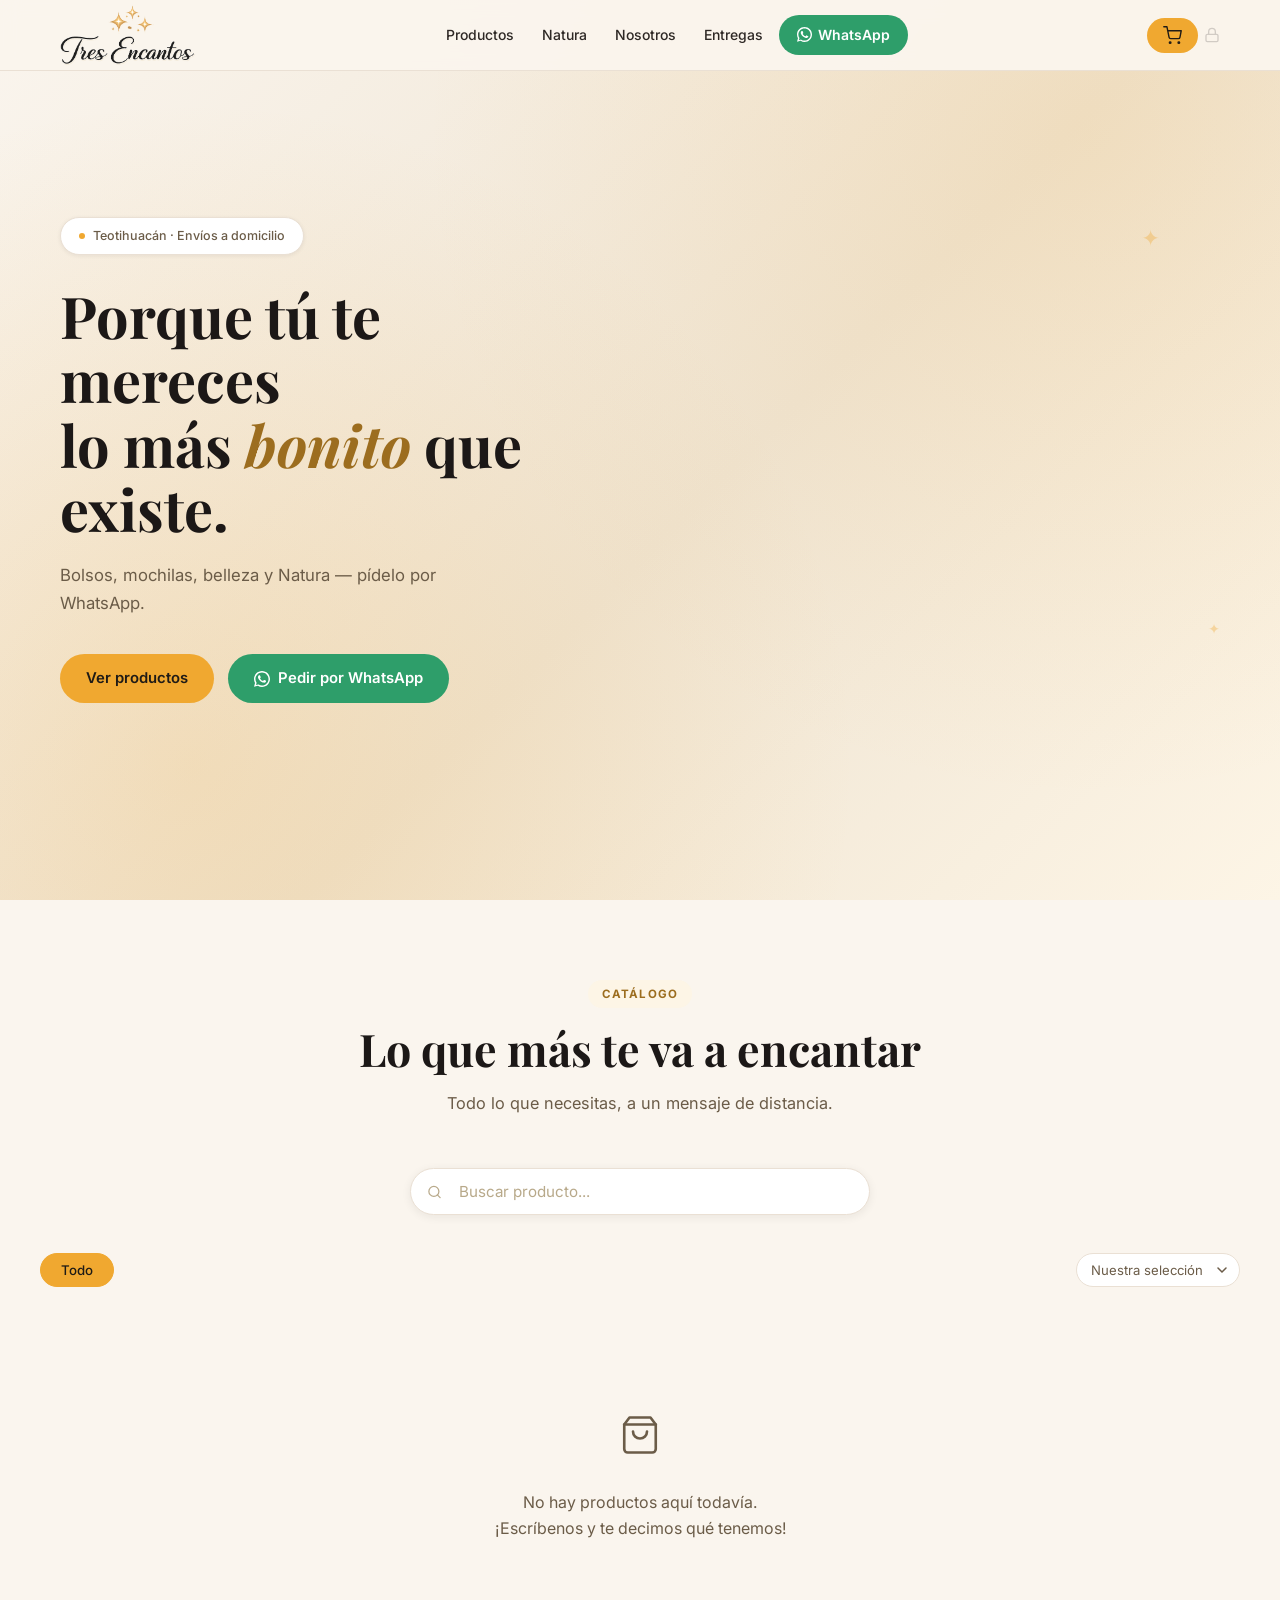
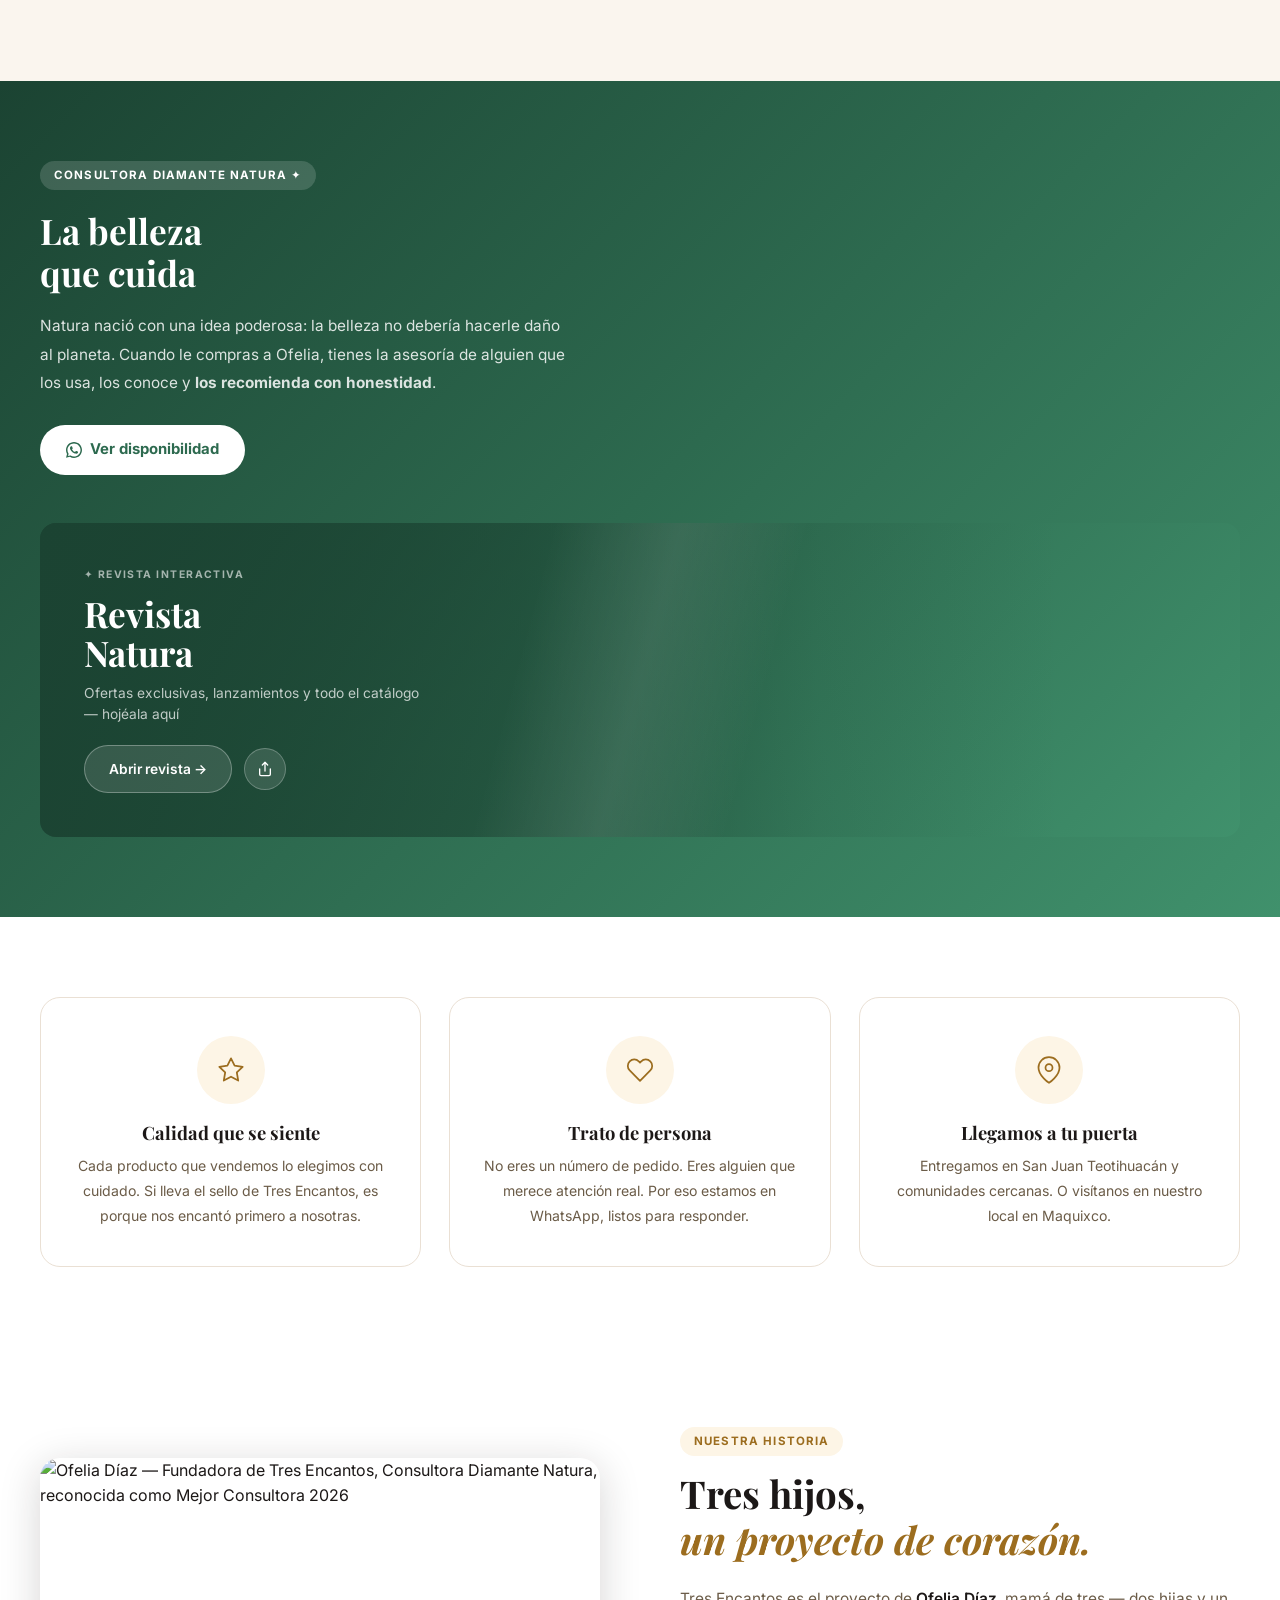
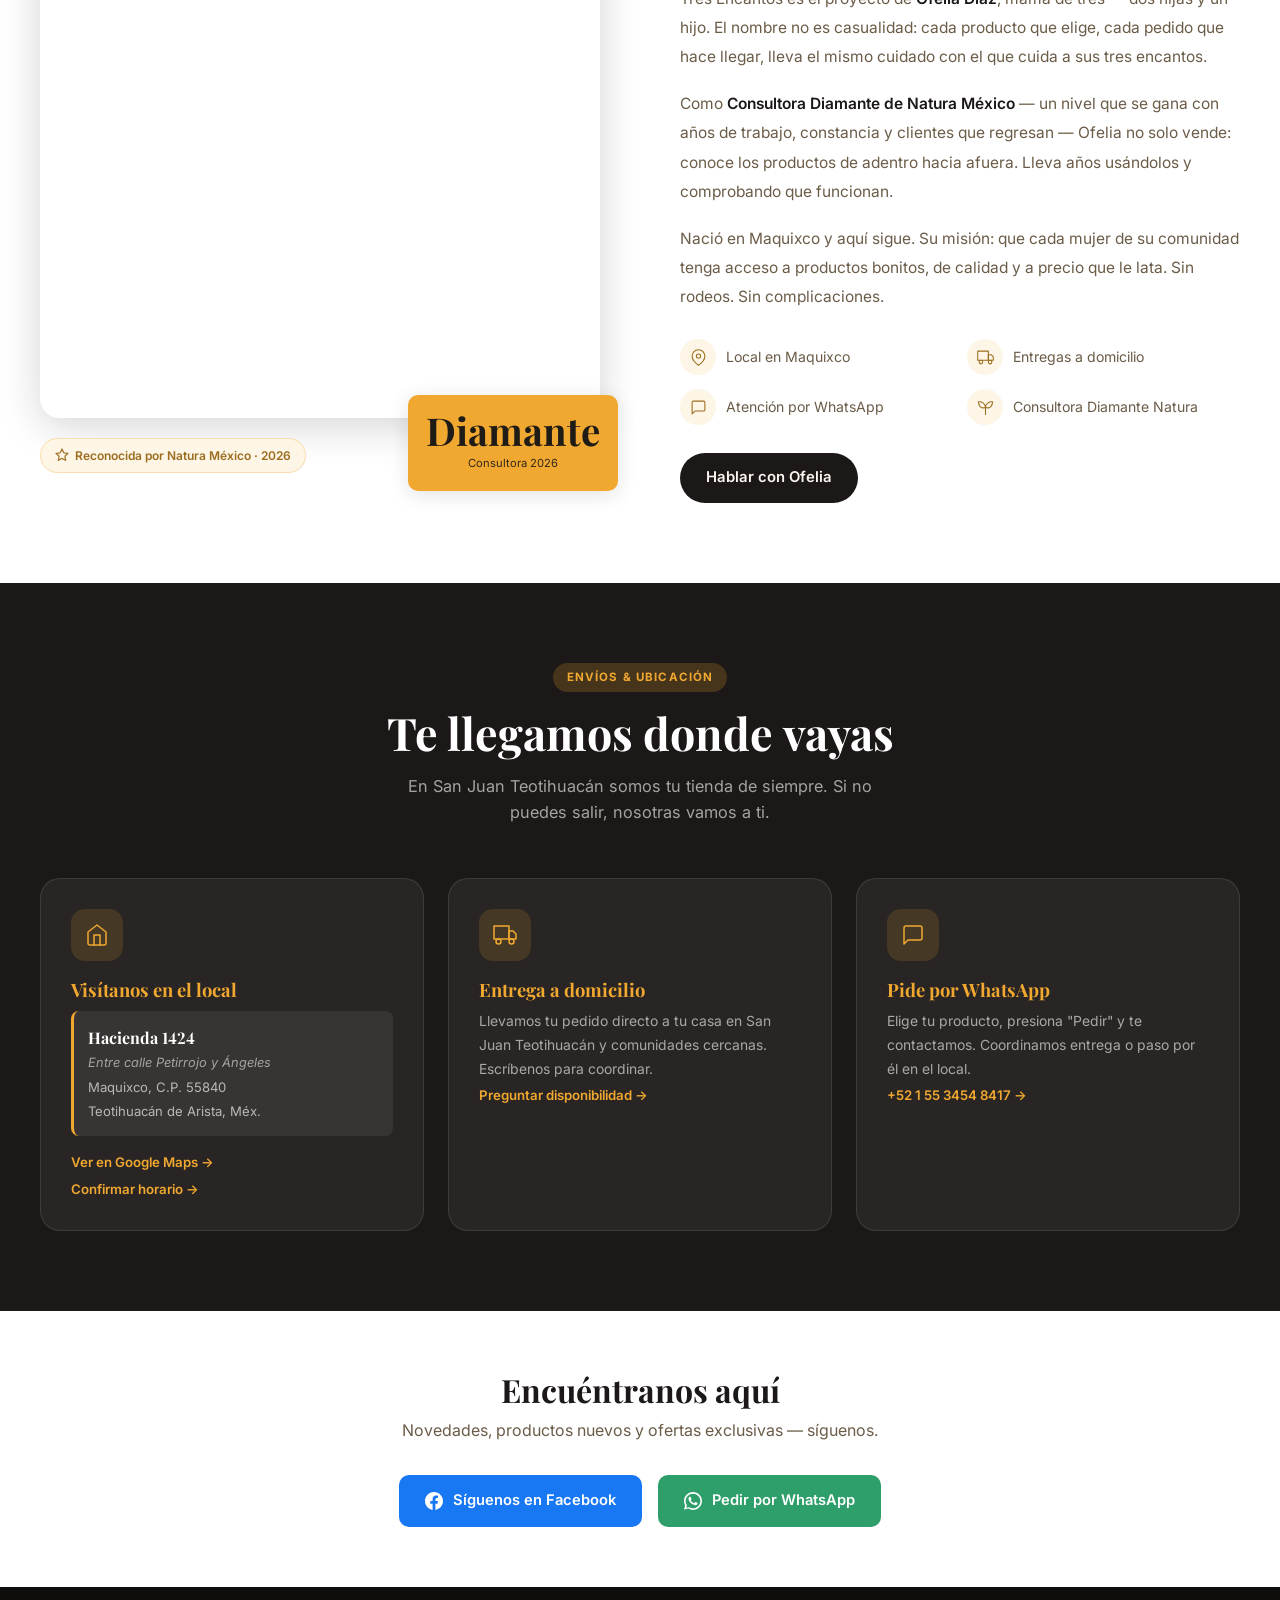
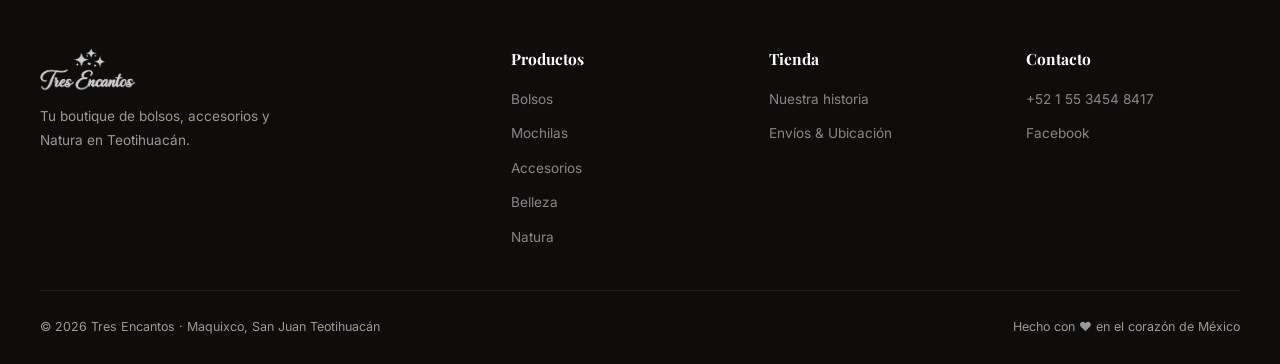
==== commit 9ebcee75: "Color de marca configurable: una línea en negocio.js (paleta Sol por defecto) - --gold → --brand en " ====
--- a/index.html
+++ b/index.html
@@ -25,13 +25,14 @@
 <meta name="twitter:description" content="Tu tienda de bolsos, accesorios, maquillaje, Natura y Avon en San Juan Teotihuacán. Pedidos por WhatsApp.">
 <meta name="twitter:image" content="https://aceveduar.github.io/tresencantos/img/portada.jpg">
 <link rel="canonical" href="https://aceveduar.github.io/tresencantos/">
-<meta name="theme-color" content="#C9A462">
+<meta name="theme-color" content="#F0A830">
 <link rel="icon" type="image/png" href="img/icono-192.png">
 <link rel="preconnect" href="https://fonts.googleapis.com">
 <link rel="preconnect" href="https://fonts.gstatic.com" crossorigin>
 <link href="https://fonts.googleapis.com/css2?family=Playfair+Display:ital,wght@0,400;0,600;0,700;1,400&family=Inter:wght@300;400;500;600&family=Dancing+Script:wght@600&display=swap" rel="stylesheet">
 <link rel="stylesheet" href="style.css">
 <link rel="stylesheet" href="shared.css">
+<script src="negocio.js"></script>
 </head>
 <body>
 
@@ -401,7 +402,6 @@
 
 
 
-<script src="negocio.js"></script>
 <script src="app.js"></script>
 <script>
   if ('serviceWorker' in navigator) {
--- a/style.css
+++ b/style.css
@@ -3,9 +3,7 @@
 :root{
   --cream:#FAF5EE;
   --cream-dark:#EFE4D2;
-  --gold:#C9A462;
-  --gold-dark:#A67C3A;
-  --gold-light:#F5E9C8;
+  --brand:#F0A830;--brand-rgb:240,168,48;--brand-dark:#A86A0C;--brand-light:#FEF5E4;--on-brand:#1F1B16;
   --charcoal:#1C1817;
   --charcoal-soft:#3D3530;
   --text-mid:#6B5C48;
@@ -14,7 +12,7 @@
   --white:#FFFFFF;
   --wa:#2E9E6A;
   --wa-dark:#128C7E;
-  --border:rgba(201,164,98,.22);
+  --border:rgba(var(--brand-rgb),.22);
   --shadow-sm:0 2px 8px rgba(28,24,23,.08);
   --shadow:0 4px 20px rgba(28,24,23,.12);
   --shadow-lg:0 8px 40px rgba(28,24,23,.18);
@@ -49,7 +47,7 @@
 .nav-logo img{height:62px;width:auto;border-radius:8px}
 .nav-links{display:flex;list-style:none;gap:4px;align-items:center}
 .nav-links a{text-decoration:none;color:var(--charcoal-soft);font-size:.875rem;font-weight:500;padding:8px 12px;border-radius:8px;transition:var(--ease)}
-.nav-links a:hover{color:var(--gold-dark);background:var(--gold-light)}
+.nav-links a:hover{color:var(--brand-dark);background:var(--brand-light)}
 .nav-cta{background:var(--wa)!important;color:#fff!important;padding:9px 18px!important;border-radius:50px!important;font-weight:600!important;display:flex!important;align-items:center!important;gap:6px!important}
 .nav-cta:hover{background:var(--wa-dark)!important;transform:translateY(-1px);box-shadow:0 4px 14px rgba(37,211,102,.35)!important}
 .nav-actions{display:flex;align-items:center;gap:6px}
@@ -57,15 +55,15 @@
 .nav-toggle span{width:24px;height:2px;background:var(--charcoal);border-radius:2px;transition:var(--ease)}
 
 /* ── HERO ── */
-.hero{min-height:100vh;display:flex;align-items:center;justify-content:center;position:relative;overflow:hidden;padding:110px 40px 80px;background:linear-gradient(135deg,var(--cream) 0%,var(--cream-dark) 55%,var(--gold-light) 100%)}
-.hero-bg{position:absolute;inset:0;background-image:radial-gradient(circle at 15% 85%,rgba(201,164,98,.18) 0%,transparent 50%),radial-gradient(circle at 85% 15%,rgba(201,164,98,.12) 0%,transparent 50%);pointer-events:none}
+.hero{min-height:100vh;display:flex;align-items:center;justify-content:center;position:relative;overflow:hidden;padding:110px 40px 80px;background:linear-gradient(135deg,var(--cream) 0%,var(--cream-dark) 55%,var(--brand-light) 100%)}
+.hero-bg{position:absolute;inset:0;background-image:radial-gradient(circle at 15% 85%,rgba(var(--brand-rgb),.18) 0%,transparent 50%),radial-gradient(circle at 85% 15%,rgba(var(--brand-rgb),.12) 0%,transparent 50%);pointer-events:none}
 .hero-inner{max-width:1160px;width:100%;min-width:0;display:grid;grid-template-columns:1fr 1fr;gap:60px;align-items:center;position:relative;z-index:1}
 .hero-text{}
 .hero-tag{display:inline-flex;align-items:center;gap:8px;background:#fff;border:1px solid var(--border);padding:8px 18px;border-radius:50px;font-size:.78rem;font-weight:500;color:var(--text-mid);margin-bottom:28px;box-shadow:var(--shadow-sm)}
-.hero-tag .dot{width:6px;height:6px;border-radius:50%;background:var(--gold);animation:pulse 2s infinite}
+.hero-tag .dot{width:6px;height:6px;border-radius:50%;background:var(--brand);animation:pulse 2s infinite}
 @keyframes pulse{0%,100%{transform:scale(1);opacity:1}50%{transform:scale(1.6);opacity:.6}}
 .hero h1{font-size:clamp(2rem,4.5vw,3.6rem);font-weight:700;margin-bottom:20px;line-height:1.12}
-.hero h1 em{font-style:italic;color:var(--gold-dark)}
+.hero h1 em{font-style:italic;color:var(--brand-dark)}
 .hero p{font-size:1.05rem;color:var(--text-mid);margin-bottom:36px;max-width:460px;line-height:1.7}
 .hero-btns{display:flex;gap:14px;flex-wrap:wrap}
 
@@ -76,7 +74,7 @@
 .hc img{width:100%;aspect-ratio:1;object-fit:cover;display:block}
 .hc-info{padding:10px 13px 12px}
 .hc-name{font-family:'Playfair Display',serif;font-size:.82rem;font-weight:600;color:var(--charcoal);line-height:1.3;margin-bottom:3px}
-.hc-price{font-size:.8rem;font-weight:700;color:var(--gold-dark)}
+.hc-price{font-size:.8rem;font-weight:700;color:var(--brand-dark)}
 /* positions & rotations */
 .hc:nth-child(1){width:200px;top:0;left:0;transform:rotate(-5deg);z-index:3}
 .hc:nth-child(1):hover{transform:rotate(0deg) translateY(-6px)}
@@ -85,7 +83,7 @@
 .hc:nth-child(3){width:215px;top:80px;left:90px;transform:rotate(-2deg);z-index:4}
 .hc:nth-child(3):hover{transform:rotate(0deg) translateY(-6px)}
 /* sparkle decorations */
-.hero-visual::before,.hero-visual::after{content:'✦';position:absolute;font-size:1.4rem;color:var(--gold);opacity:.35;pointer-events:none}
+.hero-visual::before,.hero-visual::after{content:'✦';position:absolute;font-size:1.4rem;color:var(--brand);opacity:.35;pointer-events:none}
 .hero-visual::before{top:0;right:60px;animation:float-star 4s ease-in-out infinite}
 .hero-visual::after{bottom:60px;right:0;font-size:.9rem;animation:float-star 4s ease-in-out infinite .8s}
 @keyframes float-star{0%,100%{transform:translateY(0) rotate(0deg)}50%{transform:translateY(-8px) rotate(15deg)}}
@@ -96,8 +94,8 @@
 .btn-dark:hover{background:var(--charcoal-soft);transform:translateY(-2px);box-shadow:var(--shadow)}
 .btn-wa{background:var(--wa);color:#fff}
 .btn-wa:hover{background:var(--wa-dark);transform:translateY(-2px);box-shadow:0 6px 20px rgba(37,211,102,.35)}
-.btn-gold{background:var(--gold);color:#fff}
-.btn-gold:hover{background:var(--gold-dark);transform:translateY(-2px);box-shadow:0 6px 20px rgba(201,164,98,.4)}
+.btn-gold{background:var(--brand);color:var(--on-brand)}
+.btn-gold:hover{background:var(--brand-dark);transform:translateY(-2px);box-shadow:0 6px 20px rgba(var(--brand-rgb),.4)}
 .btn-white{background:#fff;color:#2D6A4F;font-weight:700}
 .btn-white:hover{background:var(--cream);transform:translateY(-2px)}
 
@@ -105,7 +103,7 @@
 section{padding:80px 20px}
 .container{max-width:1200px;margin:0 auto}
 .section-header{text-align:center;margin-bottom:52px}
-.section-tag{display:inline-block;background:var(--gold-light);color:var(--gold-dark);font-size:.72rem;font-weight:700;letter-spacing:.1em;text-transform:uppercase;padding:5px 14px;border-radius:50px;margin-bottom:14px}
+.section-tag{display:inline-block;background:var(--brand-light);color:var(--brand-dark);font-size:.72rem;font-weight:700;letter-spacing:.1em;text-transform:uppercase;padding:5px 14px;border-radius:50px;margin-bottom:14px}
 .section-tag-dark{background:rgba(255,255,255,.15);color:#fff;margin-bottom:20px}
 .section-header h2{font-size:clamp(1.8rem,4vw,2.8rem);margin-bottom:14px}
 .section-header p{font-size:1.02rem;color:var(--text-mid);max-width:500px;margin:0 auto}
@@ -114,9 +112,9 @@
 .pillars{background:#fff}
 .pillars-grid{display:grid;grid-template-columns:repeat(auto-fit,minmax(250px,1fr));gap:28px}
 .pillar-card{text-align:center;padding:38px 28px;border-radius:var(--r-lg);border:1px solid var(--border);transition:var(--ease)}
-.pillar-card:hover{transform:translateY(-4px);box-shadow:var(--shadow);border-color:var(--gold)}
-.pillar-icon{width:68px;height:68px;border-radius:50%;background:var(--gold-light);display:flex;align-items:center;justify-content:center;margin:0 auto 18px}
-.pillar-icon svg{width:28px;height:28px;stroke:var(--gold-dark)}
+.pillar-card:hover{transform:translateY(-4px);box-shadow:var(--shadow);border-color:var(--brand)}
+.pillar-icon{width:68px;height:68px;border-radius:50%;background:var(--brand-light);display:flex;align-items:center;justify-content:center;margin:0 auto 18px}
+.pillar-icon svg{width:28px;height:28px;stroke:var(--brand-dark)}
 .pillar-card h3{font-size:1.15rem;margin-bottom:10px}
 .pillar-card p{font-size:.88rem;color:var(--text-mid);line-height:1.75}
 
@@ -125,7 +123,7 @@
 /* SEARCH BAR */
 .products-search{max-width:460px;margin:0 auto 28px;position:relative}
 .products-search input{width:100%;padding:13px 40px 13px 48px;border:1.5px solid var(--border);border-radius:50px;font-size:.95rem;outline:none;transition:.2s;background:#fff;box-shadow:0 2px 10px rgba(28,24,23,.07);font-family:'Inter',sans-serif}
-.products-search input:focus{border-color:var(--gold);box-shadow:0 2px 16px rgba(201,164,98,.22)}
+.products-search input:focus{border-color:var(--brand);box-shadow:0 2px 16px rgba(var(--brand-rgb),.22)}
 .products-search input::placeholder{color:#B8A98A}
 .products-search input::-webkit-search-cancel-button{display:none}
 .products-search::before{content:'';position:absolute;left:17px;top:50%;width:15px;height:15px;transform:translateY(-50%);background-image:url("data:image/svg+xml,%3Csvg xmlns='http://www.w3.org/2000/svg' viewBox='0 0 24 24' fill='none' stroke='%23B8A98A' stroke-width='2' stroke-linecap='round' stroke-linejoin='round'%3E%3Ccircle cx='11' cy='11' r='8'/%3E%3Cline x1='21' y1='21' x2='16.65' y2='16.65'/%3E%3C/svg%3E");background-repeat:no-repeat;background-size:contain;pointer-events:none}
@@ -137,7 +135,7 @@
 .products-filters-wrap{flex:1;min-width:0}
 .products-filters{display:flex;gap:10px;flex-wrap:wrap;flex:1}
 .sort-select{padding:8px 36px 8px 14px;border:1.5px solid var(--border);border-radius:50px;font-size:.82rem;outline:none;background:#fff;cursor:pointer;color:var(--text-mid);font-family:'Inter',sans-serif;-webkit-appearance:none;background-image:url("data:image/svg+xml,%3Csvg xmlns='http://www.w3.org/2000/svg' width='10' height='7' viewBox='0 0 10 7'%3E%3Cpath d='M1 1l4 4 4-4' stroke='%236B5C48' stroke-width='1.5' fill='none' stroke-linecap='round'/%3E%3C/svg%3E");background-repeat:no-repeat;background-position:right 12px center;flex-shrink:0}
-.sort-select:focus{border-color:var(--gold)}
+.sort-select:focus{border-color:var(--brand)}
 @media(max-width:640px){
   .products-filters-row{flex-wrap:nowrap;gap:8px;align-items:center;top:68px}
   body.admin-bar-shown .products-filters-row{top:122px}
@@ -171,7 +169,7 @@
   .filter-btn{flex-shrink:0}
 }
 .filter-btn{padding:8px 20px;border-radius:50px;border:1.5px solid var(--border);background:#fff;color:var(--text-mid);font-size:.83rem;font-weight:500;cursor:pointer;transition:var(--ease);font-family:'Inter',sans-serif;display:inline-flex;align-items:center;gap:6px}
-.filter-btn:hover,.filter-btn.active{background:var(--gold);color:#fff;border-color:var(--gold)}
+.filter-btn:hover,.filter-btn.active{background:var(--brand);color:var(--on-brand);border-color:var(--brand)}
 .filter-count{background:rgba(28,24,23,.12);border-radius:50px;font-size:.68rem;font-weight:700;padding:1px 6px;min-width:18px;text-align:center}
 .filter-btn.active .filter-count{background:rgba(255,255,255,.3)}
 
@@ -186,19 +184,19 @@
 
 /* ── PRODUCT CARD ── */
 .product-card{background:#fff;border-radius:var(--r-lg);overflow:hidden;border:1px solid var(--border);transition:var(--ease);display:flex;flex-direction:column;cursor:pointer}
-.product-card:hover{transform:translateY(-6px);box-shadow:var(--shadow-lg);border-color:var(--gold)}
+.product-card:hover{transform:translateY(-6px);box-shadow:var(--shadow-lg);border-color:var(--brand)}
 .product-img-wrap{position:relative;padding-top:100%;overflow:hidden;background:#fff}
 .product-img-wrap img{position:absolute;inset:0;width:100%;height:100%;object-fit:contain;transition:transform .5s ease}
 .product-card:hover .product-img-wrap img{transform:scale(1.06)}
 .product-badge{position:absolute;top:10px;left:10px;font-size:.68rem;font-weight:700;letter-spacing:.05em;text-transform:uppercase;padding:4px 10px;border-radius:50px;color:#fff}
-.badge-best{background:var(--gold)}
+.badge-best{background:var(--brand);color:var(--on-brand)}
 .badge-new{background:var(--charcoal)}
 .badge-promo{background:#E85D5D}
 .badge-natura{background:#40916C}
 .badge-discount{background:linear-gradient(135deg,#C0392B,#E85D5D);left:auto;right:10px;font-size:.82rem;font-weight:900;letter-spacing:.01em;box-shadow:0 2px 8px rgba(232,93,93,.35)}
 .badge-apartado{background:linear-gradient(135deg,#92400E,#B45309);box-shadow:0 2px 8px rgba(146,64,14,.35);letter-spacing:.03em}
 .product-body{padding:14px;flex:1;display:flex;flex-direction:column}
-.product-cat{font-size:.68rem;font-weight:700;letter-spacing:.08em;text-transform:uppercase;color:var(--gold-dark);margin-bottom:7px}
+.product-cat{font-size:.68rem;font-weight:700;letter-spacing:.08em;text-transform:uppercase;color:var(--brand-dark);margin-bottom:7px}
 .product-body h3{font-family:'Playfair Display',serif;font-size:1rem;margin-bottom:10px;line-height:1.3;display:-webkit-box;-webkit-line-clamp:2;-webkit-box-orient:vertical;overflow:hidden}
 .product-desc{font-size:.8rem;color:var(--text-mid);line-height:1.65;flex:1;margin-bottom:14px;display:-webkit-box;-webkit-line-clamp:3;-webkit-box-orient:vertical;overflow:hidden}
 .product-footer{display:flex;align-items:center;justify-content:space-between;gap:10px;flex-wrap:wrap;margin-top:auto}
@@ -209,8 +207,9 @@
 .btn-buy svg{width:15px;height:15px;flex-shrink:0}
 .btn-buy-oos{background:var(--text-light)!important;cursor:not-allowed;opacity:.7}
 .btn-buy-oos:hover{background:var(--text-light)!important;transform:none!important}
-.btn-cart-add{background:var(--gold)}
-.btn-cart-add:hover{background:var(--gold-dark)}
+.btn-cart-add{background:var(--brand);color:var(--on-brand)}
+.btn-cart-add.added{color:#fff}
+.btn-cart-add:hover{background:var(--brand-dark);color:#fff}
 .btn-cart-add.added{background:#2D6A4F!important}
 .card-oos{opacity:.75}
 .card-oos .product-img-wrap img{filter:grayscale(30%)}
@@ -253,43 +252,43 @@
 .about-grid{display:grid;grid-template-columns:1fr 1fr;gap:80px;align-items:center}
 .about-img-wrap{position:relative}
 .about-img-main{width:100%;border-radius:var(--r-lg);aspect-ratio:1/1;object-fit:cover;object-position:center center;box-shadow:var(--shadow-lg)}
-.about-badge{position:absolute;bottom:-18px;right:-18px;background:var(--gold);color:#fff;padding:16px 18px;border-radius:var(--r);text-align:center;box-shadow:var(--shadow)}
+.about-badge{position:absolute;bottom:-18px;right:-18px;background:var(--brand);color:var(--on-brand);padding:16px 18px;border-radius:var(--r);text-align:center;box-shadow:var(--shadow)}
 .about-badge .big{font-family:'Playfair Display',serif;font-size:2.4rem;font-weight:700;display:block;line-height:1}
 .about-badge .lbl{font-size:.7rem;opacity:.9}
 .about-recognition{
   display:inline-flex;align-items:center;gap:6px;
   margin-top:20px;
-  background:var(--gold-light);color:var(--gold-dark);
+  background:var(--brand-light);color:var(--brand-dark);
   font-size:.75rem;font-weight:600;
   padding:7px 14px;border-radius:50px;
-  border:1px solid rgba(201,164,98,.3);
+  border:1px solid rgba(var(--brand-rgb),.3);
   white-space:nowrap;
 }
 .about-content h2{font-size:clamp(1.7rem,3vw,2.4rem);margin-bottom:22px}
-.about-content h2 em{color:var(--gold-dark);font-style:italic}
+.about-content h2 em{color:var(--brand-dark);font-style:italic}
 .about-content p{color:var(--text-mid);line-height:1.88;margin-bottom:18px;font-size:.97rem}
 .about-content p strong{color:var(--charcoal);font-weight:600}
 .about-features{display:grid;grid-template-columns:1fr 1fr;gap:14px;margin:28px 0}
 .af{display:flex;align-items:center;gap:10px;font-size:.88rem;color:var(--text-mid)}
-.af-icon{width:36px;height:36px;border-radius:50%;background:var(--gold-light);display:flex;align-items:center;justify-content:center;flex-shrink:0}
-.af-icon svg{width:17px;height:17px;stroke:var(--gold-dark)}
+.af-icon{width:36px;height:36px;border-radius:50%;background:var(--brand-light);display:flex;align-items:center;justify-content:center;flex-shrink:0}
+.af-icon svg{width:17px;height:17px;stroke:var(--brand-dark)}
 
 /* ── DELIVERY ── */
 .delivery-section{background:var(--charcoal);color:#fff}
-.delivery-section .section-tag{background:rgba(201,164,98,.2);color:var(--gold)}
+.delivery-section .section-tag{background:rgba(var(--brand-rgb),.2);color:var(--brand)}
 .delivery-section .section-header h2{color:#fff}
 .delivery-section .section-header p{color:rgba(255,255,255,.6)}
 .delivery-grid{display:grid;grid-template-columns:repeat(auto-fit,minmax(270px,1fr));gap:24px}
 .d-card{background:rgba(255,255,255,.06);border:1px solid rgba(255,255,255,.1);border-radius:var(--r-lg);padding:30px;transition:var(--ease)}
-.d-card:hover{background:rgba(255,255,255,.1);border-color:var(--gold);transform:translateY(-4px)}
-.d-icon{width:52px;height:52px;background:rgba(201,164,98,.14);border-radius:14px;display:flex;align-items:center;justify-content:center;margin-bottom:18px;flex-shrink:0}
-.d-icon svg{width:24px;height:24px;stroke:var(--gold)}
-.d-card h3{font-size:1.15rem;margin-bottom:8px;color:var(--gold);font-family:'Playfair Display',serif}
+.d-card:hover{background:rgba(255,255,255,.1);border-color:var(--brand);transform:translateY(-4px)}
+.d-icon{width:52px;height:52px;background:rgba(var(--brand-rgb),.14);border-radius:14px;display:flex;align-items:center;justify-content:center;margin-bottom:18px;flex-shrink:0}
+.d-icon svg{width:24px;height:24px;stroke:var(--brand)}
+.d-card h3{font-size:1.15rem;margin-bottom:8px;color:var(--brand);font-family:'Playfair Display',serif}
 .d-card p{font-size:.87rem;color:rgba(255,255,255,.6);line-height:1.75}
-.d-link{display:inline-flex;align-items:center;gap:5px;color:var(--gold);font-size:.83rem;font-weight:600;text-decoration:none;transition:var(--ease)}
+.d-link{display:inline-flex;align-items:center;gap:5px;color:var(--brand);font-size:.83rem;font-weight:600;text-decoration:none;transition:var(--ease)}
 .d-link:hover{color:#fff}
 .d-card-links{display:flex;flex-direction:column;gap:6px;margin-top:16px}
-.d-address{font-style:normal;display:flex;flex-direction:column;gap:3px;margin-top:10px;padding:14px;background:rgba(255,255,255,.07);border-radius:8px;border-left:3px solid var(--gold)}
+.d-address{font-style:normal;display:flex;flex-direction:column;gap:3px;margin-top:10px;padding:14px;background:rgba(255,255,255,.07);border-radius:8px;border-left:3px solid var(--brand)}
 .d-addr-main{font-size:1rem;font-weight:700;color:#fff;font-family:'Playfair Display',serif}
 .d-addr-ref{font-size:.8rem;color:rgba(255,255,255,.55);font-style:italic}
 .d-addr-col,.d-addr-city{font-size:.82rem;color:rgba(255,255,255,.65)}
@@ -358,9 +357,9 @@
 .footer-col h4{color:#fff;font-family:'Playfair Display',serif;font-size:.97rem;margin-bottom:14px}
 .footer-col ul{list-style:none;display:flex;flex-direction:column;gap:9px}
 .footer-col ul a{color:rgba(255,255,255,.5);text-decoration:none;font-size:.85rem;transition:var(--ease)}
-.footer-col ul a:hover{color:var(--gold)}
+.footer-col ul a:hover{color:var(--brand)}
 .footer-bottom{max-width:1200px;margin:0 auto;padding-top:26px;display:flex;align-items:center;justify-content:space-between;gap:12px;flex-wrap:wrap;font-size:.78rem}
-.footer-bottom a{color:var(--gold);text-decoration:none}
+.footer-bottom a{color:var(--brand);text-decoration:none}
 /* Ícono deliberadamente chico (no es un CTA para clientas) -- pero el área
    de toque real crece a ~40px con un ::after invisible, mismo hit-slop que
    .hi-del en Caja, para que siga siendo fácil de tocar en mobile. */
@@ -370,7 +369,7 @@
 
 /* Botón compartir en modal */
 .btn-share{background:transparent;border:1.5px solid var(--border);color:var(--text-mid);gap:5px}
-.btn-share:hover{border-color:var(--gold);color:var(--gold-dark)}
+.btn-share:hover{border-color:var(--brand);color:var(--brand-dark)}
 
 /* ── MODAL ── */
 .modal-overlay{position:fixed;inset:0;background:rgba(0,0,0,.52);z-index:10000;display:flex;align-items:center;justify-content:center;padding:20px;opacity:0;pointer-events:none;transition:opacity .3s ease;overscroll-behavior:contain}
@@ -388,7 +387,7 @@
 .modal-gallery-img{flex:0 0 100%;width:100%;object-fit:contain;background:#fff;scroll-snap-align:start;cursor:zoom-in}
 .modal-gallery-dots{display:flex;justify-content:center;gap:6px;padding:6px 0 2px;background:#fff;flex-shrink:0}
 .mgd{width:7px;height:7px;border-radius:50%;background:#D1C4B8;cursor:pointer;transition:.2s;flex-shrink:0;padding:8px;background-clip:content-box}
-.mgd-active{background:var(--gold);transform:scale(1.25)}
+.mgd-active{background:var(--brand);transform:scale(1.25)}
 .modal-close{position:absolute;top:8px;right:8px;width:38px;height:38px;border-radius:50%;background:rgba(255,255,255,.92);color:var(--charcoal);border:none;cursor:pointer;display:flex;align-items:center;justify-content:center;font-size:.82rem;font-weight:700;transition:var(--ease);z-index:10;box-shadow:0 2px 8px rgba(0,0,0,.18)}
 .modal-close:hover{background:#fff;box-shadow:0 3px 14px rgba(0,0,0,.24)}
 
@@ -412,12 +411,12 @@
 
 /* Zona 2 — Info (scrollable) */
 .modal-body{padding:20px 22px 14px;overflow-y:auto;flex:1;min-height:0}
-.modal-cat{font-size:.68rem;font-weight:700;letter-spacing:.1em;text-transform:uppercase;color:var(--gold-dark);margin-bottom:6px}
+.modal-cat{font-size:.68rem;font-weight:700;letter-spacing:.1em;text-transform:uppercase;color:var(--brand-dark);margin-bottom:6px}
 .modal-title{font-family:'Playfair Display',serif;font-size:1.3rem;line-height:1.25;margin-bottom:10px}
 .modal-desc{color:var(--text-mid);font-size:.875rem;line-height:1.7;margin-bottom:0}
 .modal-urgency{margin-top:10px;font-size:.8rem;font-weight:600;color:#92400E}
 .modal-kit-includes{margin-top:12px;background:#F7F2EB;border-radius:10px;padding:12px 14px;display:flex;flex-direction:column;gap:8px}
-.modal-kit-title{font-size:.7rem;font-weight:700;text-transform:uppercase;letter-spacing:.08em;color:var(--gold-dark);margin-bottom:2px}
+.modal-kit-title{font-size:.7rem;font-weight:700;text-transform:uppercase;letter-spacing:.08em;color:var(--brand-dark);margin-bottom:2px}
 .modal-kit-item{display:flex;align-items:center;gap:10px;font-size:.84rem;color:var(--text-dark)}
 .modal-kit-item img{width:36px;height:36px;object-fit:contain;border-radius:6px;background:#fff;flex-shrink:0}
 .modal-kit-qty{margin-left:auto;font-size:.75rem;color:#9B8B78;font-weight:600;flex-shrink:0}
@@ -431,14 +430,14 @@
 .modal-cta-amount small{font-size:.45em;font-weight:400;color:var(--text-mid);font-family:'Inter',sans-serif}
 .modal-discount{display:inline-block;background:#E85D5D;color:#fff;font-size:.7rem;font-weight:800;padding:3px 9px;border-radius:50px;font-family:'Inter',sans-serif;letter-spacing:.03em;margin-top:3px;align-self:flex-start}
 .modal-share-btn{width:40px;height:40px;padding:0;border-radius:50%;display:flex;align-items:center;justify-content:center;flex-shrink:0}
-.modal-btn-oos{width:100%;justify-content:center;background:var(--cream);color:var(--text-mid);border:1.5px solid var(--gold);cursor:pointer;transition:var(--ease)}
-.modal-btn-oos:hover{background:#C9A462;color:#fff}
+.modal-btn-oos{width:100%;justify-content:center;background:var(--cream);color:var(--text-mid);border:1.5px solid var(--brand);cursor:pointer;transition:var(--ease)}
+.modal-btn-oos:hover{background:var(--brand);color:var(--on-brand)}
 .modal-qty-row{display:flex;align-items:center;justify-content:center;gap:16px;padding:8px 0 12px}
-.modal-qty-btn{width:40px;height:40px;border-radius:50%;border:2px solid var(--gold);background:transparent;color:var(--gold-dark);font-size:1.1rem;font-weight:700;cursor:pointer;display:flex;align-items:center;justify-content:center;transition:var(--ease);font-family:inherit}
-.modal-qty-btn:hover{background:var(--gold);color:#fff}
+.modal-qty-btn{width:40px;height:40px;border-radius:50%;border:2px solid var(--brand);background:transparent;color:var(--brand-dark);font-size:1.1rem;font-weight:700;cursor:pointer;display:flex;align-items:center;justify-content:center;transition:var(--ease);font-family:inherit}
+.modal-qty-btn:hover{background:var(--brand);color:var(--on-brand)}
 .modal-qty-num{font-size:1.1rem;font-weight:800;color:var(--charcoal);min-width:28px;text-align:center}
-.btn-modal-addcart{width:100%;justify-content:center;background:var(--gold);color:#fff}
-.btn-modal-addcart:hover{background:var(--gold-dark)}
+.btn-modal-addcart{width:100%;justify-content:center;background:var(--brand);color:var(--on-brand)}
+.btn-modal-addcart:hover{background:var(--brand-dark)}
 .btn-modal-addcart.added{background:#2D6A4F}
 .modal-wa-direct{background:transparent;border:none;color:var(--wa);padding:0;cursor:pointer;display:flex;align-items:center;justify-content:center;width:36px;height:36px;border-radius:50%;transition:background .2s,color .2s;flex-shrink:0}
 .modal-wa-direct:hover{background:rgba(37,211,102,.12);color:var(--wa-dark)}
@@ -456,8 +455,8 @@
 @keyframes cart-pop{0%{transform:scale(1)}45%{transform:scale(1.2)}75%{transform:scale(.94)}100%{transform:scale(1)}}
 @keyframes btn-shake{0%,100%{transform:translateX(0)}20%{transform:translateX(-4px)}40%{transform:translateX(4px)}60%{transform:translateX(-3px)}80%{transform:translateX(3px)}}
 .btn-at-max{background:#E85D5D!important;color:#fff!important;border-color:#E85D5D!important;animation:btn-shake .4s ease}
-.nav-cart-btn{position:relative;display:flex;align-items:center;gap:6px;background:var(--gold);color:#fff;border:none;border-radius:50px;padding:8px 16px;font-size:.82rem;font-weight:700;cursor:pointer;font-family:inherit;transition:var(--ease);text-decoration:none;white-space:nowrap;flex-shrink:0}
-.nav-cart-btn:hover{background:var(--gold-dark)}
+.nav-cart-btn{position:relative;display:flex;align-items:center;gap:6px;background:var(--brand);color:var(--on-brand);border:none;border-radius:50px;padding:8px 16px;font-size:.82rem;font-weight:700;cursor:pointer;font-family:inherit;transition:var(--ease);text-decoration:none;white-space:nowrap;flex-shrink:0}
+.nav-cart-btn:hover{background:var(--brand-dark)}
 .nav-cart-btn.cart-pulse{animation:cart-pop .4s cubic-bezier(.36,.07,.19,.97) both}
 .nav-cart-badge{background:#E85D5D;color:#fff;border-radius:50%;width:18px;height:18px;font-size:.6rem;font-weight:800;display:none;align-items:center;justify-content:center;margin-left:2px}
 .nav-cart-badge.visible{display:inline-flex}
@@ -488,7 +487,7 @@
 .cart-item-price{font-size:.78rem;color:#8A7564;margin-top:2px}
 .cart-item-controls{display:flex;align-items:center;gap:6px;flex-shrink:0}
 .cqty-btn{width:34px;height:34px;border-radius:50%;border:1.5px solid #EAE0D4;background:#fff;color:var(--charcoal);font-size:.9rem;font-weight:700;cursor:pointer;display:flex;align-items:center;justify-content:center;transition:var(--ease)}
-.cqty-btn:hover{border-color:var(--gold);color:var(--gold-dark)}
+.cqty-btn:hover{border-color:var(--brand);color:var(--brand-dark)}
 .cqty-num{font-size:.88rem;font-weight:700;color:var(--charcoal);min-width:20px;text-align:center}
 .cart-sheet-foot{padding:14px 20px;border-top:1px solid #F0E8E0;flex-shrink:0;padding-bottom:calc(14px + env(safe-area-inset-bottom))}
 .cart-total-row{display:flex;justify-content:space-between;align-items:baseline;margin-bottom:12px}
@@ -564,17 +563,17 @@
   display:-webkit-box;-webkit-line-clamp:2;-webkit-box-orient:vertical;
   overflow:hidden;line-height:1.35;margin-bottom:5px;min-height:2em;
 }
-.hms-price{font-size:.78rem;font-weight:700;color:var(--gold-dark)}
+.hms-price{font-size:.78rem;font-weight:700;color:var(--brand-dark)}
 
 /* ── VER MÁS CATÁLOGO ── */
 .load-more-wrap{grid-column:1/-1;display:flex;justify-content:center;padding:12px 0 4px}
 .btn-load-more{
-  background:transparent;border:2px solid var(--gold);color:var(--gold-dark);
+  background:transparent;border:2px solid var(--brand);color:var(--brand-dark);
   font-family:'Inter',sans-serif;font-size:.875rem;font-weight:600;
   padding:12px 32px;border-radius:50px;cursor:pointer;
   transition:background .2s,color .2s,transform .15s;letter-spacing:.02em;
 }
-.btn-load-more:hover{background:var(--gold);color:#fff;transform:translateY(-2px)}
+.btn-load-more:hover{background:var(--brand);color:var(--on-brand);transform:translateY(-2px)}
 .btn-load-more:active{transform:translateY(0)}
 
 /* ── REVISTA BANNER ── */
@@ -614,8 +613,8 @@
 
 /* ── TOUCH ACTIVE STATES (solo dispositivos sin hover real) ── */
 @media(hover:none){
-  .product-card:active{transform:translateY(-2px);box-shadow:var(--shadow);border-color:var(--gold)}
-  .filter-btn:active{background:var(--gold);color:#fff;border-color:var(--gold)}
+  .product-card:active{transform:translateY(-2px);box-shadow:var(--shadow);border-color:var(--brand)}
+  .filter-btn:active{background:var(--brand);color:var(--on-brand);border-color:var(--brand)}
   .pillar-card:active{transform:translateY(-2px);box-shadow:var(--shadow)}
   .nc-card:active{transform:translateY(-3px)}
   .hms-card:active{transform:scale(.96);box-shadow:0 2px 10px rgba(28,24,23,.08)}
@@ -686,7 +685,7 @@
     display:block;padding:13px 16px;border-radius:10px;
     font-size:.95rem;font-weight:500;
   }
-  .nav-links.open li a:hover{background:var(--gold-light)}
+  .nav-links.open li a:hover{background:var(--brand-light)}
   .nav-toggle{display:flex}
   /* hamburger → X */
   .nav-toggle.open span:nth-child(1){transform:rotate(45deg) translate(5px,5px)}
@@ -762,7 +761,7 @@
     animation:nav-drop .22s ease;
   }
   .nav-links.open li a{display:block;padding:13px 16px;border-radius:10px;font-size:.95rem;font-weight:500}
-  .nav-links.open li a:hover{background:var(--gold-light)}
+  .nav-links.open li a:hover{background:var(--brand-light)}
   .nav-toggle.open span:nth-child(1){transform:rotate(45deg) translate(5px,5px)}
   .nav-toggle.open span:nth-child(2){opacity:0;transform:translateX(-6px)}
   .nav-toggle.open span:nth-child(3){transform:rotate(-45deg) translate(5px,-5px)}
@@ -917,7 +916,7 @@
     background-image:url("data:image/svg+xml,%3Csvg xmlns='http://www.w3.org/2000/svg' width='24' height='24' viewBox='0 0 24 24' fill='none' stroke='%236B5C48' stroke-width='1.75' stroke-linecap='round' stroke-linejoin='round'%3E%3Cpath d='m3 16 4 4 4-4'/%3E%3Cpath d='M7 20V4'/%3E%3Cpath d='m21 8-4-4-4 4'/%3E%3Cpath d='M17 4v16'/%3E%3C/svg%3E");
   }
   .products-filters-row .sort-select option{color:var(--text-mid,#6B5C48)}
-  .products-filters-row .sort-select.is-active{border-color:var(--gold);background-color:#FFF8EE}
+  .products-filters-row .sort-select.is-active{border-color:var(--brand);background-color:var(--brand-light)}
 }
 
 /* "Mi pedido" en escritorio: panel lateral derecho (estándar de tiendas en
--- a/shared.css
+++ b/shared.css
@@ -6,7 +6,7 @@
 
 /* ── Variables ─────────────────────────────────────────────────────── */
 :root{
-  --cream:#FAF5EE;--gold:#C9A462;--gold-dark:#A67C3A;--gold-light:#FFF8EE;
+  --cream:#FAF5EE;--brand:#F0A830;--brand-rgb:240,168,48;--brand-dark:#A86A0C;--brand-light:#FEF5E4;--on-brand:#1F1B16;
   --charcoal:#1C1817;--charcoal-soft:#2E2825;
   --red:#E85D5D;--green:#2D6A4F;
   --border:#EAE0D4;--muted:#8A7564;--muted-light:#B5A696;
@@ -40,7 +40,7 @@
 .ud-info{margin-bottom:10px}
 .ud-name{font-weight:700;font-size:.88rem;color:var(--charcoal);margin-bottom:2px}
 .ud-email{font-size:.72rem;color:var(--muted);margin-bottom:6px;word-break:break-all}
-.ud-role{display:inline-block;font-size:.62rem;font-weight:700;background:rgba(201,164,98,.15);color:var(--gold-dark);border-radius:50px;padding:2px 8px;text-transform:uppercase;letter-spacing:.05em}
+.ud-role{display:inline-block;font-size:.62rem;font-weight:700;background:rgba(var(--brand-rgb),.15);color:var(--brand-dark);border-radius:50px;padding:2px 8px;text-transform:uppercase;letter-spacing:.05em}
 .ud-divider{height:1px;background:var(--border);margin:0 -14px 10px}
 .ud-link{display:flex;align-items:center;gap:8px;width:100%;padding:8px 10px;border-radius:8px;color:var(--charcoal);font-size:.82rem;font-weight:600;text-decoration:none;transition:.15s;margin-bottom:2px}
 .ud-link:hover{background:var(--cream)}
@@ -57,7 +57,7 @@
 .ud-toggle-switch input{opacity:0;width:0;height:0;position:absolute}
 .ud-toggle-switch-slider{position:absolute;inset:0;background:var(--border);border-radius:50px;transition:.2s;pointer-events:none}
 .ud-toggle-switch-slider::before{content:'';position:absolute;width:15px;height:15px;left:3px;top:3px;background:var(--surface);border-radius:50%;transition:.2s;box-shadow:0 1px 3px rgba(0,0,0,.25)}
-.ud-toggle-switch input:checked + .ud-toggle-switch-slider{background:var(--gold-dark)}
+.ud-toggle-switch input:checked + .ud-toggle-switch-slider{background:var(--brand-dark)}
 .ud-toggle-switch input:checked + .ud-toggle-switch-slider::before{transform:translateX(15px)}
 .ud-toggle-hint{padding:0 10px 6px;font-size:.7rem;line-height:1.35;color:var(--muted);margin-top:-2px}
 .ud-toggle-hint:empty{display:none}
@@ -74,10 +74,10 @@
 /* ── Avatar de usuario ─────────────────────────────────────────────── */
 .user-avatar{
   width:28px;height:28px;border-radius:50%;
-  background:rgba(201,164,98,.25);color:var(--gold);
+  background:rgba(var(--brand-rgb),.25);color:var(--brand);
   font-size:.75rem;font-weight:800;
   display:flex;align-items:center;justify-content:center;
-  flex-shrink:0;border:1.5px solid rgba(201,164,98,.45);
+  flex-shrink:0;border:1.5px solid rgba(var(--brand-rgb),.45);
   letter-spacing:0;user-select:none;
 }
 @media(max-width:640px){.user-avatar{width:26px;height:26px;font-size:.7rem}}
@@ -135,10 +135,10 @@
 }
 .tbn-sep{display:none}
 
-.tbn-icon.tbn-active{color:#D9B676;background:rgba(201,164,98,.2);border-radius:10px}
+.tbn-icon.tbn-active{color:#D9B676;background:rgba(var(--brand-rgb),.2);border-radius:10px}
 .tbn-icon.tbn-active svg{stroke-width:2.5}
 .tbn-icon:not(.tbn-active):hover{color:#fff;background:rgba(255,255,255,.09)}
-.tbn-icon:focus-visible{outline:2px solid #C9A462;outline-offset:2px}
+.tbn-icon:focus-visible{outline:2px solid var(--brand);outline-offset:2px}
 .tbn-icon:active{opacity:.6;transform:scale(.88)}
 
 /* Mobile ≤640px — touch targets + labels */
@@ -216,7 +216,7 @@
 }
 .notif-pop-head{display:flex;align-items:center;justify-content:space-between;gap:8px;padding:4px 6px 8px}
 .notif-pop-title{font-weight:700;font-size:.82rem;color:var(--charcoal)}
-#notif-dismiss-all{background:none;border:none;font-family:inherit;font-size:.72rem;font-weight:600;color:var(--gold-dark);cursor:pointer;padding:2px 4px;flex-shrink:0;border-radius:6px}
+#notif-dismiss-all{background:none;border:none;font-family:inherit;font-size:.72rem;font-weight:600;color:var(--brand-dark);cursor:pointer;padding:2px 4px;flex-shrink:0;border-radius:6px}
 #notif-dismiss-all:hover{background:var(--cream)}
 .notif-item{
   display:flex;align-items:flex-start;gap:10px;
@@ -231,7 +231,7 @@
   display:flex;align-items:center;justify-content:center;
   background:var(--border);color:var(--muted);transition:background .2s,color .2s;
 }
-.notif-item.unread .notif-item-icon{background:var(--gold);color:#fff}
+.notif-item.unread .notif-item-icon{background:var(--brand);color:var(--on-brand)}
 .notif-item.unread .notif-item-text{font-weight:600}
 .notif-item-text{padding-top:3px;flex:1;min-width:0}
 .notif-item-dismiss{
@@ -263,7 +263,7 @@
 .te-dialog-cancel{border:1.5px solid var(--border);background:var(--surface);color:var(--charcoal)}
 .te-dialog-ok{border:none;background:var(--ink);color:#fff}
 .te-dialog-ok.is-danger{background:var(--red);color:#fff}
-.te-dialog-btn:focus-visible{outline:3px solid rgba(201,164,98,.55);outline-offset:2px}
+.te-dialog-btn:focus-visible{outline:3px solid rgba(var(--brand-rgb),.55);outline-offset:2px}
 :root[data-theme="dark"] .te-dialog-ok:not(.is-danger){background:var(--charcoal);color:var(--ink)}
 @keyframes teDialogFade{from{opacity:0}to{opacity:1}}
 @keyframes teDialogIn{from{opacity:0;transform:translateY(8px) scale(.98)}to{opacity:1;transform:none}}
@@ -285,7 +285,7 @@
 .help-search-wrap{position:relative;margin:0 20px 10px}
 .help-search-wrap svg{position:absolute;left:14px;top:50%;transform:translateY(-50%);width:18px;height:18px;stroke:var(--muted);fill:none;stroke-width:1.75;stroke-linecap:round;pointer-events:none}
 #help-search{width:100%;box-sizing:border-box;min-height:48px;padding:10px 14px 10px 42px;border:1.5px solid var(--border);border-radius:12px;font-family:inherit;font-size:16px;background:var(--surface);color:var(--charcoal);outline:none}
-#help-search:focus{border-color:var(--gold)}
+#help-search:focus{border-color:var(--brand)}
 .help-body{position:relative;flex:1;min-height:0}
 #help-list,#help-view{position:absolute;inset:0;overflow-y:auto;padding:4px 20px 24px;overscroll-behavior:contain}
 #help-view{display:none;background:var(--surface)}
@@ -293,12 +293,12 @@
 #help-pop.show-view #help-list{visibility:hidden}
 .help-group{font-size:.72rem;font-weight:700;letter-spacing:.06em;text-transform:uppercase;color:var(--muted);margin:16px 2px 6px}
 .help-item{display:block;width:100%;text-align:left;padding:12px 14px;margin-bottom:8px;border:1px solid var(--border);border-radius:12px;background:var(--surface);font-family:inherit;color:var(--charcoal);cursor:pointer}
-.help-item:hover{border-color:var(--gold)}
+.help-item:hover{border-color:var(--brand)}
 .help-item-title{display:block;font-size:.95rem;font-weight:700}
 .help-item-mod{display:inline-block;margin-top:3px;font-size:.72rem;font-weight:600;color:var(--muted);border:1px solid var(--border);border-radius:50px;padding:1px 8px}
 .help-item-snip{display:block;margin-top:4px;font-size:.84rem;color:var(--muted);line-height:1.45}
 .help-empty{padding:28px 6px;text-align:center;color:var(--muted);font-size:.9rem;line-height:1.5}
-.help-back{min-height:44px;padding:0 4px;border:none;background:none;font-family:inherit;font-size:.9rem;font-weight:700;color:var(--gold-dark);cursor:pointer}
+.help-back{min-height:44px;padding:0 4px;border:none;background:none;font-family:inherit;font-size:.9rem;font-weight:700;color:var(--brand-dark);cursor:pointer}
 .help-view-mod{font-size:.75rem;font-weight:700;letter-spacing:.06em;text-transform:uppercase;color:var(--muted);margin-top:6px}
 .help-view-title{font-family:'Playfair Display',serif;font-size:1.3rem;margin:4px 0 12px}
 .help-view-body{font-size:1rem;line-height:1.6}
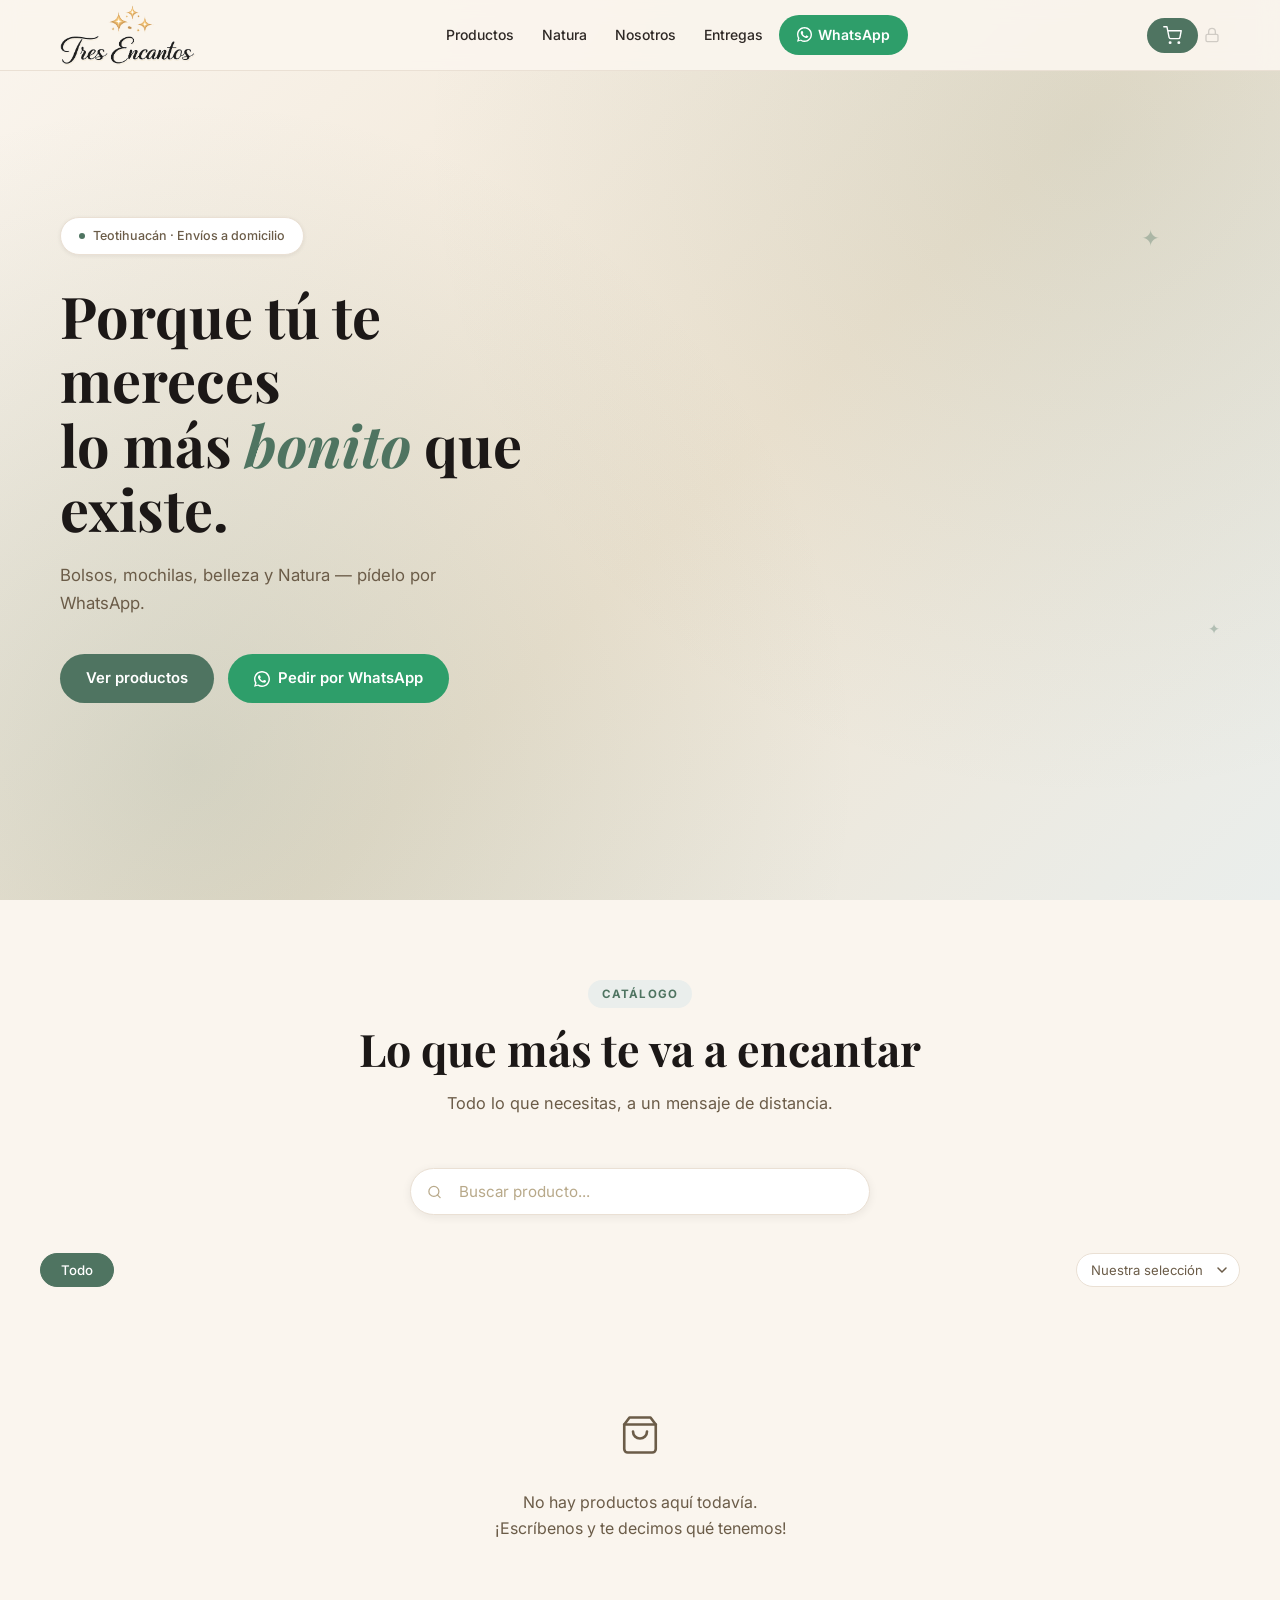
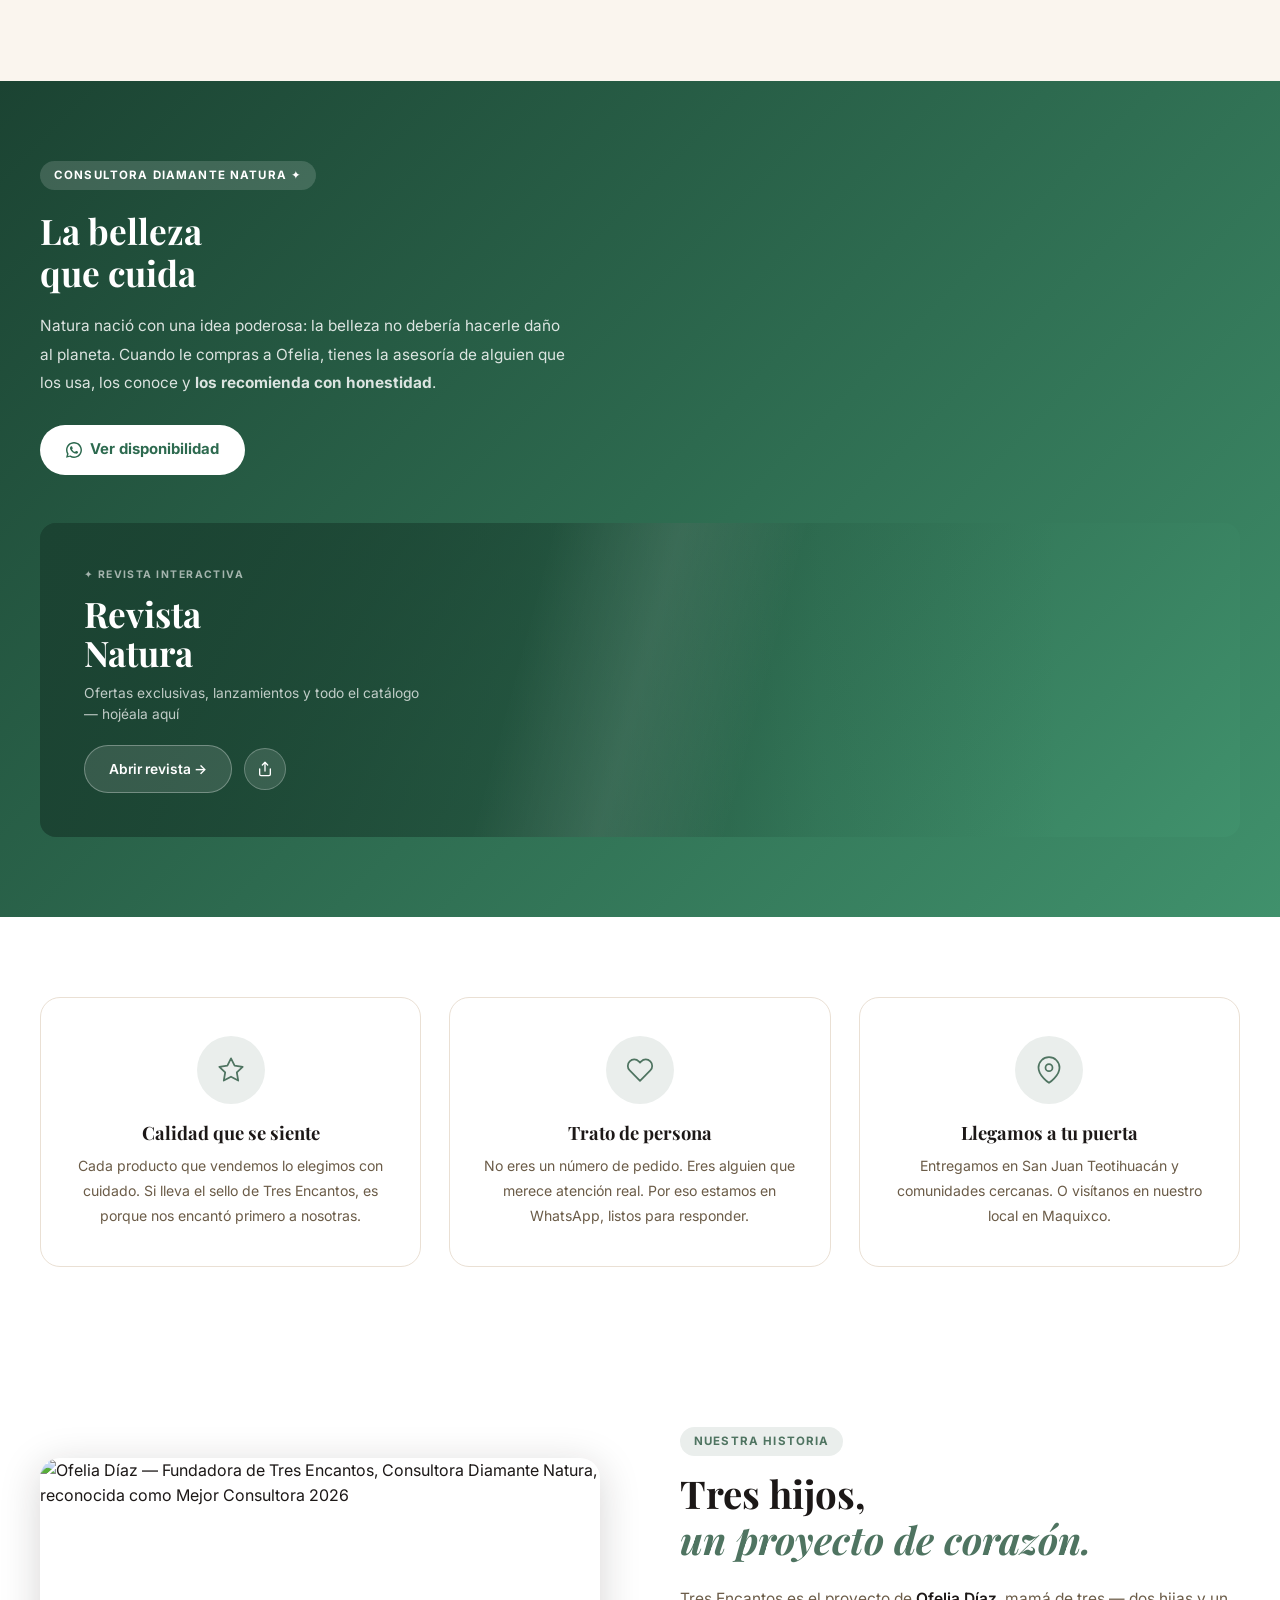
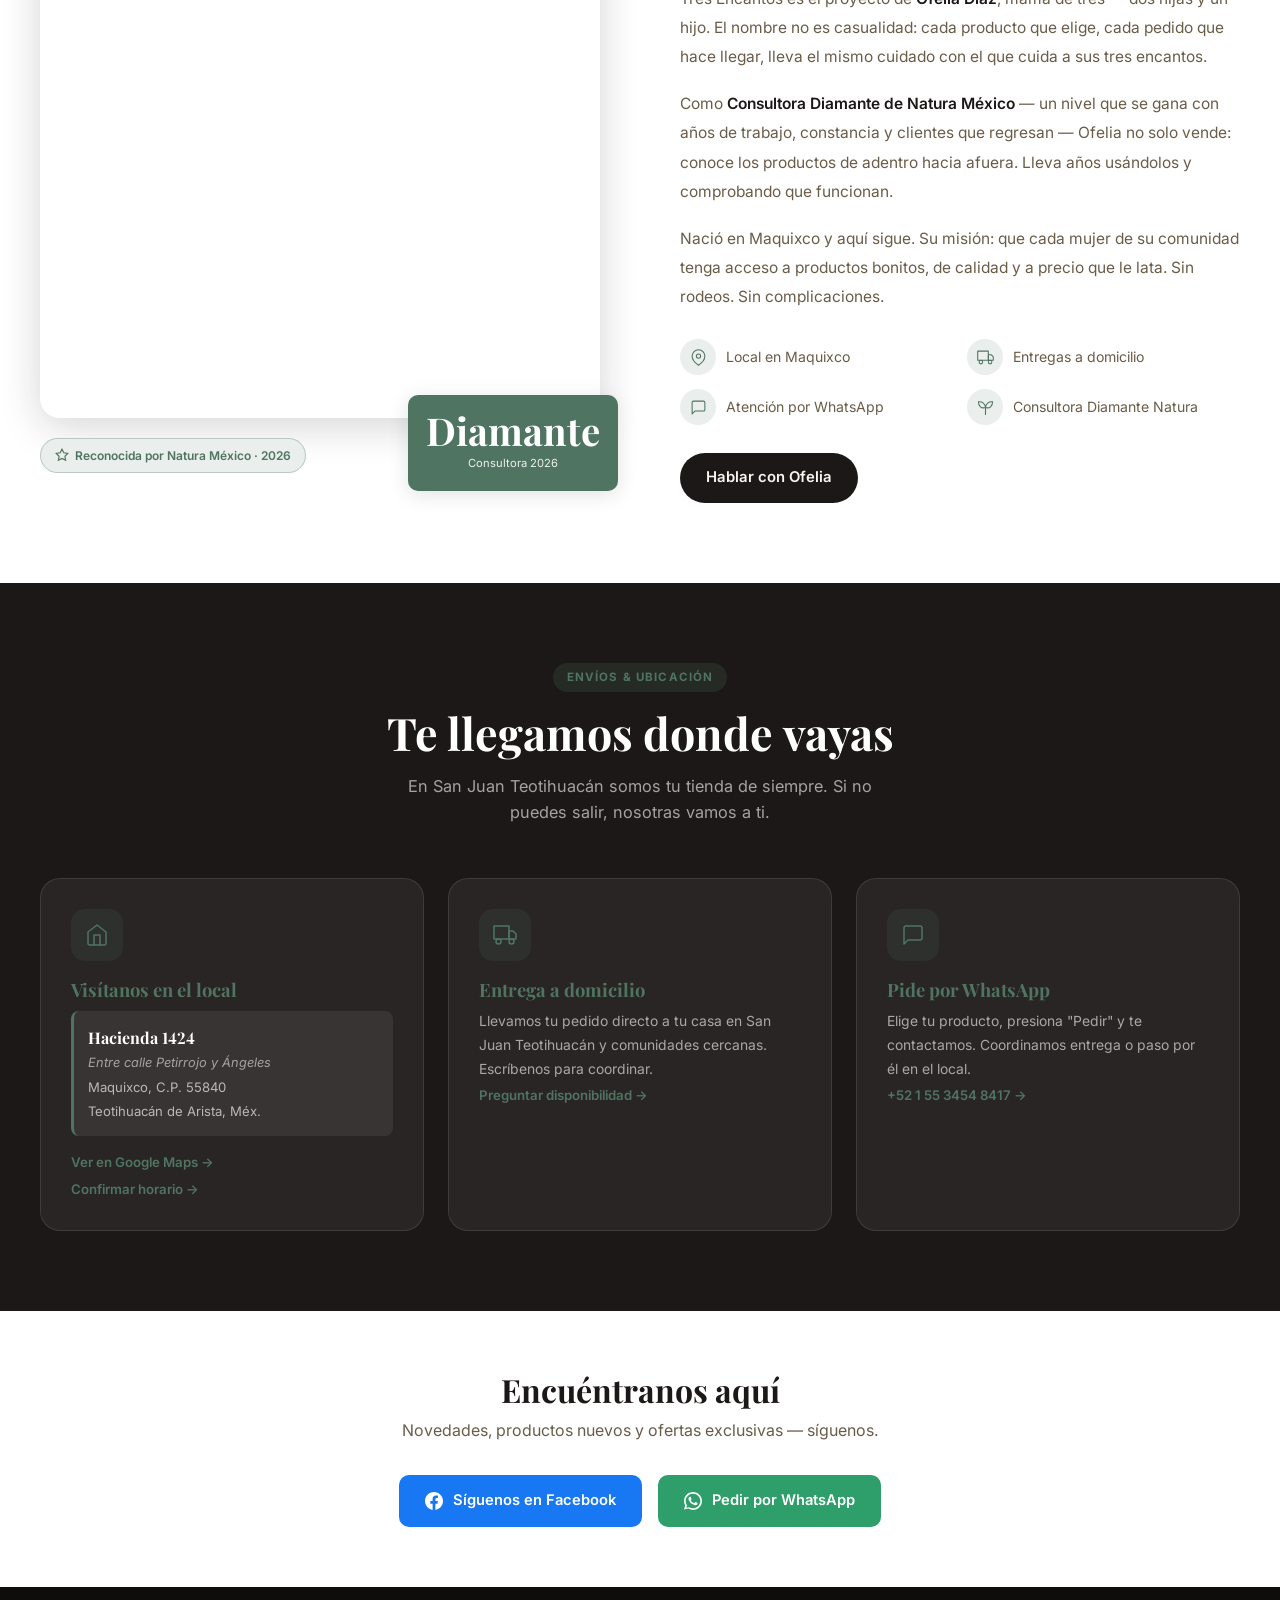
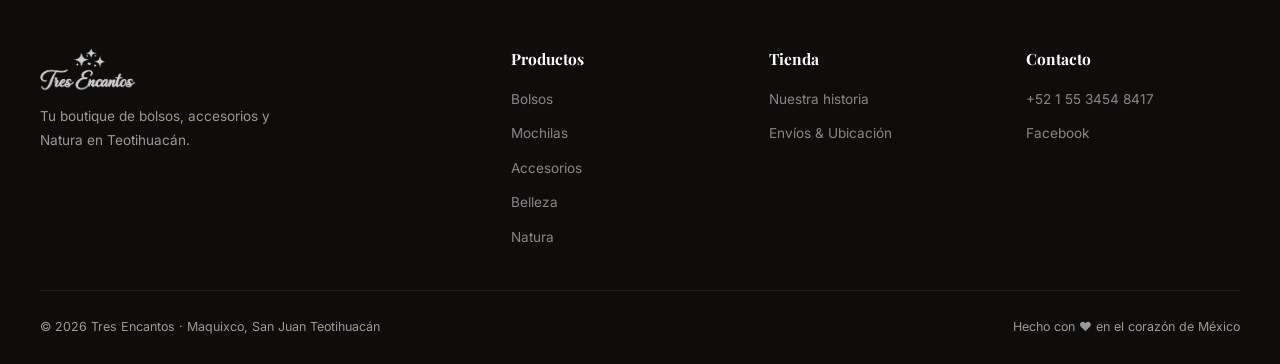
==== commit 422f569e: "Color de Sunny POS: salvia (#4F7461), también como respaldo en CSS Co-Authored-By: Claude Opus 5.5 <" ====
--- a/index.html
+++ b/index.html
@@ -25,7 +25,7 @@
 <meta name="twitter:description" content="Tu tienda de bolsos, accesorios, maquillaje, Natura y Avon en San Juan Teotihuacán. Pedidos por WhatsApp.">
 <meta name="twitter:image" content="https://aceveduar.github.io/tresencantos/img/portada.jpg">
 <link rel="canonical" href="https://aceveduar.github.io/tresencantos/">
-<meta name="theme-color" content="#F0A830">
+<meta name="theme-color" content="#4F7461">
 <link rel="icon" type="image/png" href="img/icono-192.png">
 <link rel="preconnect" href="https://fonts.googleapis.com">
 <link rel="preconnect" href="https://fonts.gstatic.com" crossorigin>
--- a/style.css
+++ b/style.css
@@ -3,7 +3,7 @@
 :root{
   --cream:#FAF5EE;
   --cream-dark:#EFE4D2;
-  --brand:#F0A830;--brand-rgb:240,168,48;--brand-dark:#A86A0C;--brand-light:#FEF5E4;--on-brand:#1F1B16;
+  --brand:#4F7461;--brand-rgb:79,116,97;--brand-dark:#4F7461;--brand-light:#EAEEEC;--on-brand:#fff;
   --charcoal:#1C1817;
   --charcoal-soft:#3D3530;
   --text-mid:#6B5C48;
--- a/shared.css
+++ b/shared.css
@@ -6,7 +6,7 @@
 
 /* ── Variables ─────────────────────────────────────────────────────── */
 :root{
-  --cream:#FAF5EE;--brand:#F0A830;--brand-rgb:240,168,48;--brand-dark:#A86A0C;--brand-light:#FEF5E4;--on-brand:#1F1B16;
+  --cream:#FAF5EE;--brand:#4F7461;--brand-rgb:79,116,97;--brand-dark:#4F7461;--brand-light:#EAEEEC;--on-brand:#fff;
   --charcoal:#1C1817;--charcoal-soft:#2E2825;
   --red:#E85D5D;--green:#2D6A4F;
   --border:#EAE0D4;--muted:#8A7564;--muted-light:#B5A696;
@@ -96,7 +96,10 @@
 .topbar{
   position:relative;display:flex;align-items:center;justify-content:space-between;
   height:56px;padding:0 16px;
-  background:var(--ink);color:#fff;
+  /* Barra clara (2026-10-13): fondo de superficie y el módulo activo con el
+     color de marca. En modo oscuro --surface/--charcoal ya son oscuros. */
+  background:var(--surface);color:var(--charcoal);
+  border-bottom:1px solid var(--border);
   flex-shrink:0;z-index:50;
 }
 /* Safe area para dispositivos con notch */
@@ -120,7 +123,7 @@
 .tbn-icon{
   display:flex;flex-direction:column;align-items:center;justify-content:center;
   gap:2px;padding:5px 14px;border-radius:9px;min-width:48px;
-  text-decoration:none;background:transparent;color:rgba(255,255,255,.75);
+  text-decoration:none;background:transparent;color:color-mix(in srgb,var(--charcoal) 70%,transparent);
   transition:all .15s;touch-action:manipulation;-webkit-tap-highlight-color:transparent;
   border:none;cursor:pointer;font-family:inherit;
 }
@@ -135,9 +138,12 @@
 }
 .tbn-sep{display:none}
 
-.tbn-icon.tbn-active{color:#D9B676;background:rgba(var(--brand-rgb),.2);border-radius:10px}
+.tbn-icon.tbn-active{color:var(--brand-dark);background:var(--brand-light);border-radius:10px}
 .tbn-icon.tbn-active svg{stroke-width:2.5}
-.tbn-icon:not(.tbn-active):hover{color:#fff;background:rgba(255,255,255,.09)}
+.tbn-icon:not(.tbn-active):hover{color:var(--charcoal);background:rgba(var(--brand-rgb),.08)}
+/* Lo que vive dentro de la barra (cada módulo lo pintaba para fondo negro) */
+.topbar .topbar-title{color:var(--charcoal);border-right-color:var(--border)}
+.topbar .user-avatar{background:var(--brand);color:var(--on-brand);border-color:transparent}
 .tbn-icon:focus-visible{outline:2px solid var(--brand);outline-offset:2px}
 .tbn-icon:active{opacity:.6;transform:scale(.88)}
 
@@ -158,7 +164,7 @@
 }
 /* Tableta y desktop ≥641px — separador visible */
 @media(min-width:641px){
-  .tbn-sep{display:block;width:1px;height:20px;background:rgba(255,255,255,.2);align-self:center;flex-shrink:0;margin:0 4px}
+  .tbn-sep{display:block;width:1px;height:20px;background:var(--border);align-self:center;flex-shrink:0;margin:0 4px}
   .tbn-label{display:block}
   .tbn-icon{padding:5px 12px;gap:2px}
   .tbn-icon svg{width:18px;height:18px}
@@ -197,15 +203,15 @@
 #notif-bell{
   position:relative;display:flex;align-items:center;justify-content:center;
   width:28px;height:28px;margin-right:8px;border-radius:50%;
-  background:transparent;border:none;color:rgba(255,255,255,.7);
+  background:transparent;border:none;color:color-mix(in srgb,var(--charcoal) 70%,transparent);
   cursor:pointer;transition:.15s;flex-shrink:0;
 }
-#notif-bell:hover{color:#fff;background:rgba(255,255,255,.1)}
+#notif-bell:hover{color:var(--charcoal);background:rgba(var(--brand-rgb),.08)}
 .notif-badge{
   position:absolute;top:-2px;right:-2px;min-width:15px;height:15px;padding:0 3px;
   display:flex;align-items:center;justify-content:center;
   background:var(--red);color:#fff;font-size:.6rem;font-weight:700;
-  border-radius:50px;border:1.5px solid var(--ink);line-height:1;
+  border-radius:50px;border:1.5px solid var(--surface);line-height:1;
 }
 #notif-pop{
   position:fixed;z-index:99999;
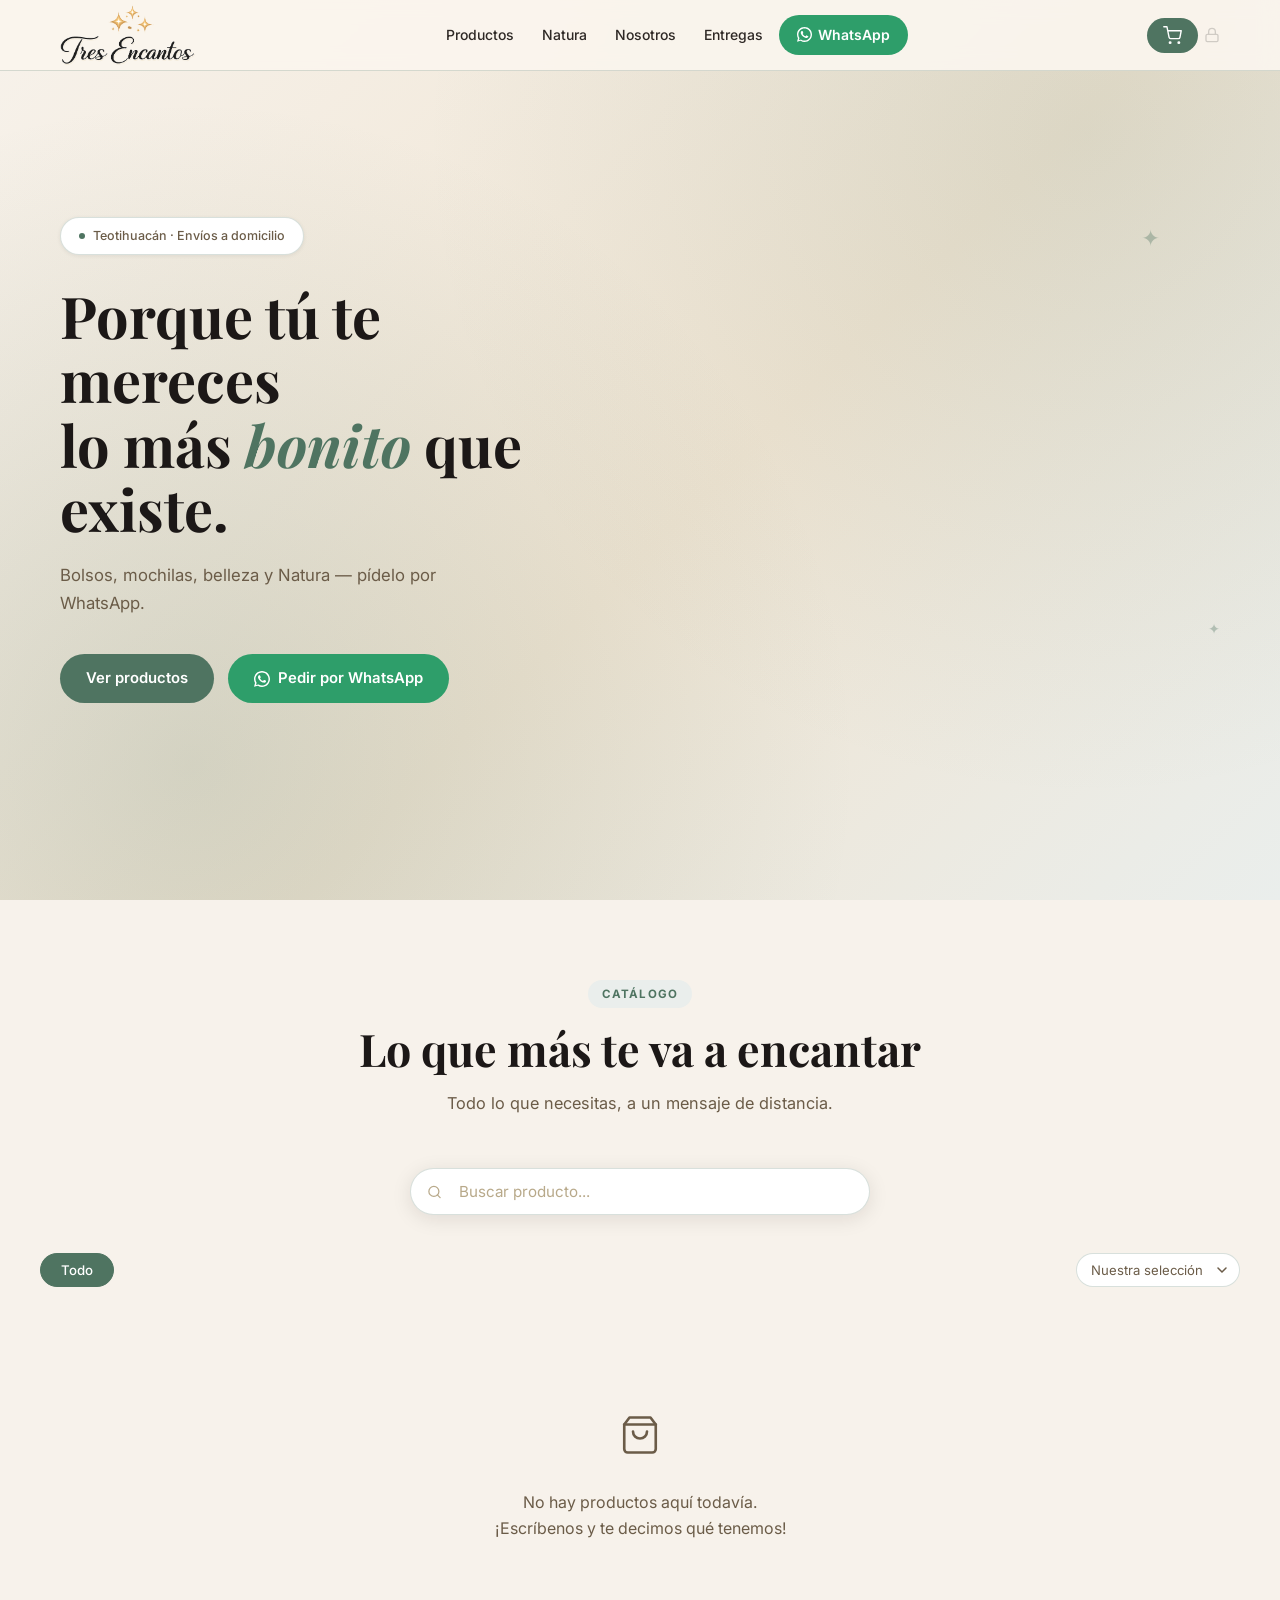
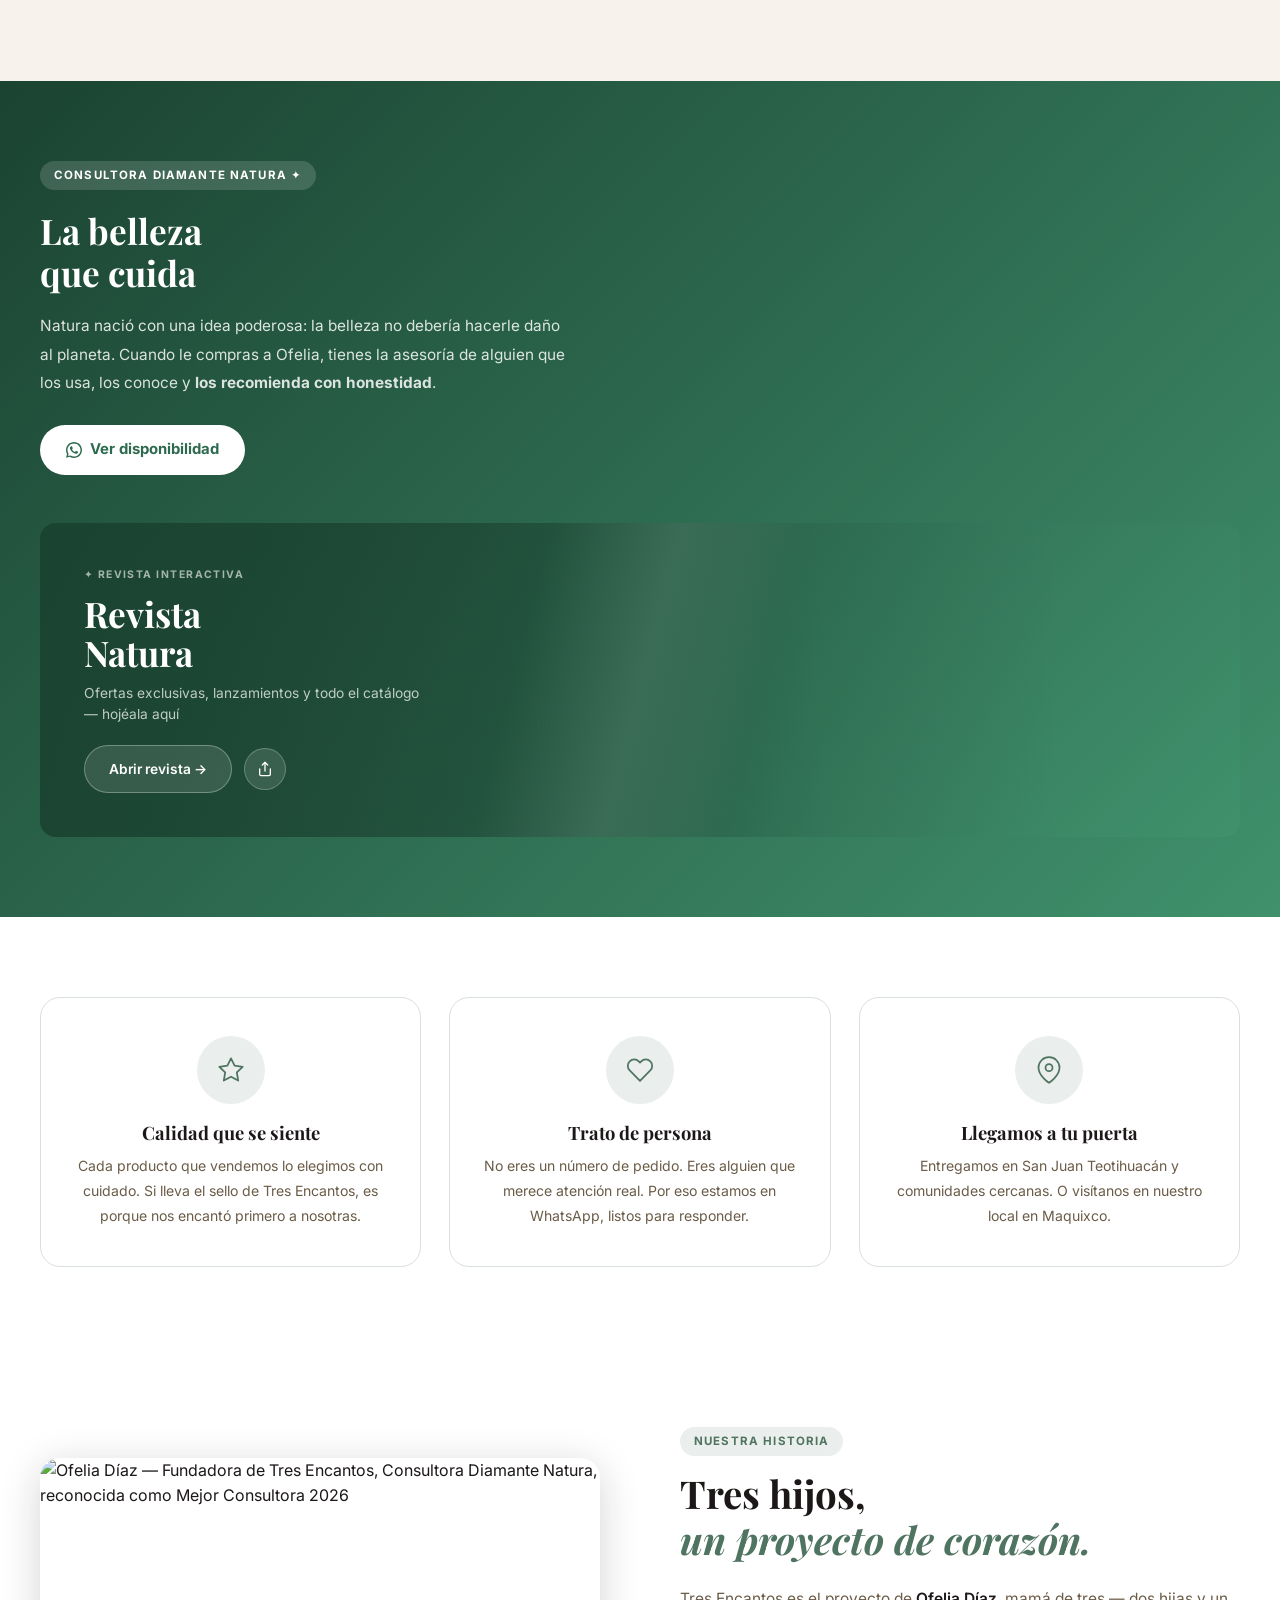
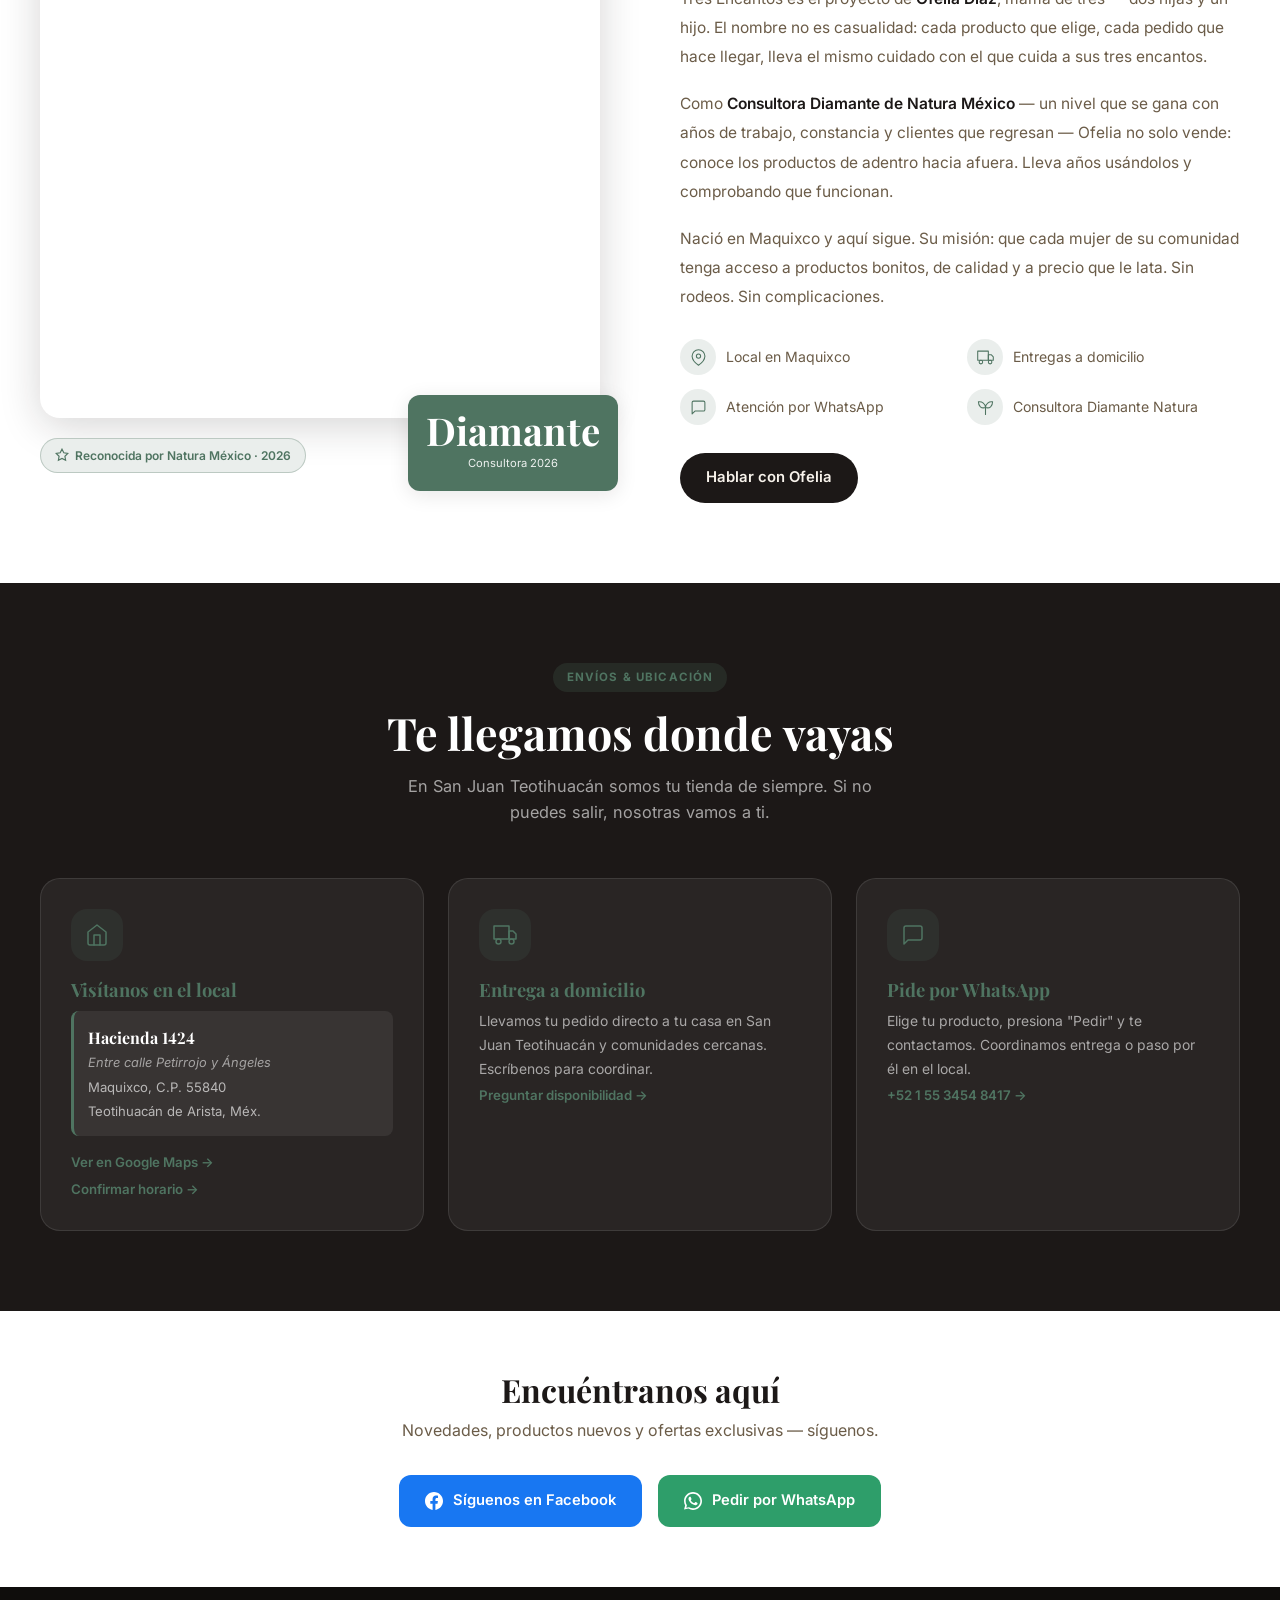
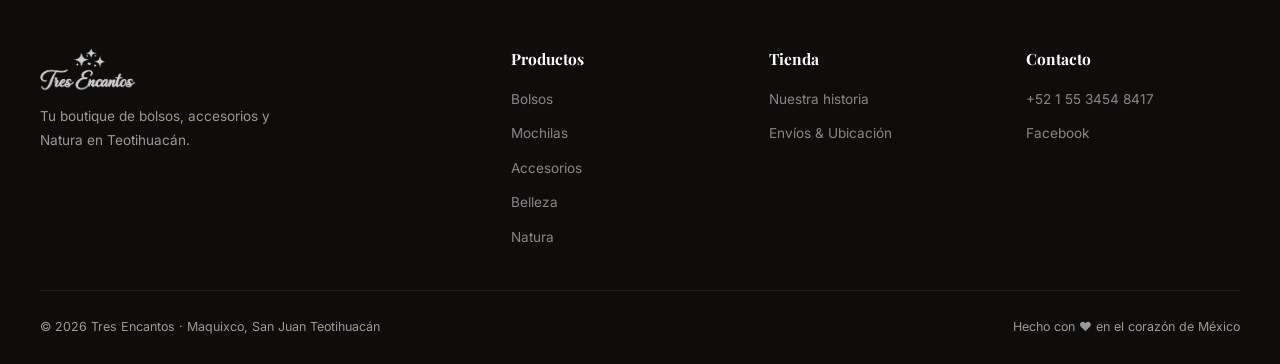
==== commit 58d9808d: "Sistema de diseño: tema.css como único lugar de colores, esquinas y sombras - tema.css se carga prim" ====
--- a/index.html
+++ b/index.html
@@ -30,6 +30,7 @@
 <link rel="preconnect" href="https://fonts.googleapis.com">
 <link rel="preconnect" href="https://fonts.gstatic.com" crossorigin>
 <link href="https://fonts.googleapis.com/css2?family=Playfair+Display:ital,wght@0,400;0,600;0,700;1,400&family=Inter:wght@300;400;500;600&family=Dancing+Script:wght@600&display=swap" rel="stylesheet">
+<link rel="stylesheet" href="tema.css">
 <link rel="stylesheet" href="style.css">
 <link rel="stylesheet" href="shared.css">
 <script src="negocio.js"></script>
--- a/tema.css
+++ b/tema.css
@@ -0,0 +1,78 @@
+/* ═══════════════════════════════════════════════════════════════════════
+   tema.css — Sistema de diseño de Sunny POS (único lugar con valores de diseño)
+   Se carga PRIMERO en todas las páginas. El resto del CSS usa estas variables
+   por nombre; no escribir colores, esquinas ni sombras sueltos.
+   El color de marca lo sobrescribe negocio.js con el de cada negocio.
+   ═══════════════════════════════════════════════════════════════════════ */
+:root{
+  /* ── Marca ─────────────────────────────────────────────────────────── */
+  --brand:#4F7461;          /* botones principales, activo, gráficas */
+  --brand-rgb:79,116,97;    /* para transparencias: rgba(var(--brand-rgb),.2) */
+  --brand-dark:#4F7461;     /* texto/íconos de marca sobre fondo claro (4.5:1) */
+  --brand-light:#EAEEEC;    /* fondo suave de marca (pestaña activa) */
+  --on-brand:#fff;          /* texto encima de --brand */
+
+  /* ── Neutros (cambian con modo oscuro) ─────────────────────────────── */
+  --cream:#F7F2EB;          /* fondo de página */
+  --surface:#fff;           /* tarjetas, barras, ventanas */
+  --surface-soft:#F8F4EF;   /* campos, encabezados de tabla, hover */
+  --charcoal:#1C1817;       /* texto principal */
+  --charcoal-soft:#2E2825;
+  --muted:#8A7564;          /* texto secundario */
+  --muted-light:#B5A696;    /* texto terciario, deshabilitado */
+  --border:#EAE0D4;
+  --border-light:#F0E8DF;
+
+  /* ── Fijos (NO cambian con modo oscuro): avisos flotantes, tooltips ──── */
+  --ink:#1C1817;
+  --ink-soft:#2E2825;
+
+  /* ── Estados ───────────────────────────────────────────────────────── */
+  --red:#E85D5D;
+  --green:#2D6A4F;
+  --amber:#F59E0B;
+  --violet:#7C5CBF;
+  --teal:#1F8A82;
+  --wa:#25D366;             /* verde de WhatsApp (marca ajena, no se toca) */
+  /* Tintes: fondo / borde / texto fuerte de avisos y chips de estado */
+  --tint-red-bg:#FEF2F2;    --tint-red-border:#FECACA;    --tint-red-strong:#B91C1C;   --tint-red-text:#5D4037;
+  --tint-amber-bg:#FFFBEB;  --tint-amber-border:#FDE68A;  --tint-amber-strong:#92400E; --tint-amber-text:#5D4037;
+  --tint-green-bg:#ECFDF5;  --tint-green-border:#A7F3D0;  --tint-green-strong:#065F46;
+  --tint-blue-bg:#EFF6FF;   --tint-blue-border:#BFDBFE;   --tint-blue-strong:#1D4ED8;
+  --tint-violet-bg:#F5F3FF; --tint-violet-border:#DDD6FE; --tint-violet-strong:#6D28D9;
+
+  /* ── Esquinas ──────────────────────────────────────────────────────── */
+  --radio-xs:4px;           /* insignias chicas, barras finas */
+  --radio-sm:8px;           /* botones chicos, campos compactos */
+  --radio-md:12px;          /* botones, campos, tarjetas de lista */
+  --radio-lg:16px;          /* tarjetas grandes, paneles */
+  --radio-xl:20px;          /* ventanas y hojas inferiores */
+  --radio-pill:999px;       /* píldoras y chips */
+
+  /* ── Sombras ───────────────────────────────────────────────────────── */
+  --sombra-1:0 1px 4px rgba(28,24,23,.07);   /* tarjetas en reposo */
+  --sombra-2:0 4px 20px rgba(28,24,23,.10);  /* tarjetas al pasar, menús */
+  --sombra-3:0 8px 40px rgba(28,24,23,.18);  /* ventanas, hojas, avisos flotantes */
+
+  /* ── Nombres heredados (equivalencias, para el código existente) ──── */
+  --r:var(--radio-md); --r-sm:var(--radio-sm); --r-lg:var(--radio-xl);
+  --shadow-sm:var(--sombra-1); --shadow:var(--sombra-2); --shadow-lg:var(--sombra-3);
+}
+
+:root[data-theme="dark"]{
+  --brand-light:#1F241F;
+  --cream:#15120E; --surface:#221D18; --surface-soft:#2A241D;
+  --charcoal:#F1E8DB; --charcoal-soft:#D8CBB8;
+  --muted:#B9A890; --muted-light:#6B5D4D;
+  --border:#3D352B; --border-light:#352E25;
+  --tint-red-bg:#332020;    --tint-red-border:rgba(248,113,113,.35);  --tint-red-strong:#F87171;   --tint-red-text:#E8D3CE;
+  --tint-amber-bg:#332A14;  --tint-amber-border:rgba(251,191,36,.4);  --tint-amber-strong:#FBBF24; --tint-amber-text:#E8DCC2;
+  --tint-green-bg:#1B2E22;  --tint-green-border:rgba(110,231,183,.35); --tint-green-strong:#6EE7B7;
+  --tint-blue-bg:#18263A;   --tint-blue-border:rgba(96,165,250,.35);  --tint-blue-strong:#7DB8F5;
+  --tint-violet-bg:#241C38; --tint-violet-border:rgba(196,168,245,.35); --tint-violet-strong:#C4A8F5;
+  --sombra-1:0 1px 4px rgba(0,0,0,.5);
+  --sombra-2:0 4px 20px rgba(0,0,0,.6);
+  --sombra-3:0 8px 45px rgba(0,0,0,.7);
+  /* Controles nativos (checkbox, selector de fecha, scrollbars) siguen color-scheme */
+  color-scheme:dark;
+}
--- a/style.css
+++ b/style.css
@@ -1,23 +1,14 @@
 *,*::before,*::after{box-sizing:border-box;margin:0;padding:0}
 
 :root{
-  --cream:#FAF5EE;
+  /* Solo lo propio de la Tienda; el resto de variables vive en tema.css */
   --cream-dark:#EFE4D2;
-  --brand:#4F7461;--brand-rgb:79,116,97;--brand-dark:#4F7461;--brand-light:#EAEEEC;--on-brand:#fff;
-  --charcoal:#1C1817;
-  --charcoal-soft:#3D3530;
   --text-mid:#6B5C48;
-  --text-light:#9B8B78;
-  --muted:#9B8B78;
+  --text-light:var(--muted);
   --white:#FFFFFF;
   --wa:#2E9E6A;
   --wa-dark:#128C7E;
   --border:rgba(var(--brand-rgb),.22);
-  --shadow-sm:0 2px 8px rgba(28,24,23,.08);
-  --shadow:0 4px 20px rgba(28,24,23,.12);
-  --shadow-lg:0 8px 40px rgba(28,24,23,.18);
-  --r:12px;
-  --r-lg:20px;
   --ease:all .3s cubic-bezier(.4,0,.2,1);
 }
 
@@ -44,11 +35,11 @@
 .header{position:fixed;top:0;left:0;right:0;z-index:100;background:rgba(250,245,238,.95);backdrop-filter:blur(10px);border-bottom:1px solid var(--border);transition:var(--ease)}
 .header.scrolled{box-shadow:var(--shadow)}
 .nav{max-width:1200px;margin:0 auto;padding:0 20px;height:70px;display:flex;align-items:center;justify-content:space-between;gap:20px}
-.nav-logo img{height:62px;width:auto;border-radius:8px}
+.nav-logo img{height:62px;width:auto;border-radius:var(--radio-sm)}
 .nav-links{display:flex;list-style:none;gap:4px;align-items:center}
-.nav-links a{text-decoration:none;color:var(--charcoal-soft);font-size:.875rem;font-weight:500;padding:8px 12px;border-radius:8px;transition:var(--ease)}
+.nav-links a{text-decoration:none;color:var(--charcoal-soft);font-size:.875rem;font-weight:500;padding:8px 12px;border-radius:var(--radio-sm);transition:var(--ease)}
 .nav-links a:hover{color:var(--brand-dark);background:var(--brand-light)}
-.nav-cta{background:var(--wa)!important;color:#fff!important;padding:9px 18px!important;border-radius:50px!important;font-weight:600!important;display:flex!important;align-items:center!important;gap:6px!important}
+.nav-cta{background:var(--wa)!important;color:#fff!important;padding:9px 18px!important;border-radius:var(--radio-pill)!important;font-weight:600!important;display:flex!important;align-items:center!important;gap:6px!important}
 .nav-cta:hover{background:var(--wa-dark)!important;transform:translateY(-1px);box-shadow:0 4px 14px rgba(37,211,102,.35)!important}
 .nav-actions{display:flex;align-items:center;gap:6px}
 .nav-toggle{display:none;flex-direction:column;gap:5px;cursor:pointer;padding:8px;border:none;background:none}
@@ -59,7 +50,7 @@
 .hero-bg{position:absolute;inset:0;background-image:radial-gradient(circle at 15% 85%,rgba(var(--brand-rgb),.18) 0%,transparent 50%),radial-gradient(circle at 85% 15%,rgba(var(--brand-rgb),.12) 0%,transparent 50%);pointer-events:none}
 .hero-inner{max-width:1160px;width:100%;min-width:0;display:grid;grid-template-columns:1fr 1fr;gap:60px;align-items:center;position:relative;z-index:1}
 .hero-text{}
-.hero-tag{display:inline-flex;align-items:center;gap:8px;background:#fff;border:1px solid var(--border);padding:8px 18px;border-radius:50px;font-size:.78rem;font-weight:500;color:var(--text-mid);margin-bottom:28px;box-shadow:var(--shadow-sm)}
+.hero-tag{display:inline-flex;align-items:center;gap:8px;background:#fff;border:1px solid var(--border);padding:8px 18px;border-radius:var(--radio-pill);font-size:.78rem;font-weight:500;color:var(--text-mid);margin-bottom:28px;box-shadow:var(--shadow-sm)}
 .hero-tag .dot{width:6px;height:6px;border-radius:50%;background:var(--brand);animation:pulse 2s infinite}
 @keyframes pulse{0%,100%{transform:scale(1);opacity:1}50%{transform:scale(1.6);opacity:.6}}
 .hero h1{font-size:clamp(2rem,4.5vw,3.6rem);font-weight:700;margin-bottom:20px;line-height:1.12}
@@ -69,8 +60,8 @@
 
 /* Hero visual — floating product cards */
 .hero-visual{position:relative;height:480px}
-.hc{position:absolute;background:#fff;border-radius:16px;box-shadow:0 8px 30px rgba(28,24,23,.13);overflow:hidden;cursor:pointer;transition:transform .35s cubic-bezier(.4,0,.2,1),box-shadow .35s ease}
-.hc:hover{box-shadow:0 16px 48px rgba(28,24,23,.2);z-index:10!important}
+.hc{position:absolute;background:#fff;border-radius:var(--radio-lg);box-shadow:var(--sombra-3);overflow:hidden;cursor:pointer;transition:transform .35s cubic-bezier(.4,0,.2,1),box-shadow .35s ease}
+.hc:hover{box-shadow:var(--sombra-3);z-index:10!important}
 .hc img{width:100%;aspect-ratio:1;object-fit:cover;display:block}
 .hc-info{padding:10px 13px 12px}
 .hc-name{font-family:'Playfair Display',serif;font-size:.82rem;font-weight:600;color:var(--charcoal);line-height:1.3;margin-bottom:3px}
@@ -89,21 +80,21 @@
 @keyframes float-star{0%,100%{transform:translateY(0) rotate(0deg)}50%{transform:translateY(-8px) rotate(15deg)}}
 
 /* ── BUTTONS ── */
-.btn{display:inline-flex;align-items:center;gap:8px;padding:13px 26px;border-radius:50px;font-size:.93rem;font-weight:600;text-decoration:none;cursor:pointer;border:none;transition:var(--ease);white-space:nowrap;font-family:'Inter',sans-serif}
+.btn{display:inline-flex;align-items:center;gap:8px;padding:13px 26px;border-radius:var(--radio-pill);font-size:.93rem;font-weight:600;text-decoration:none;cursor:pointer;border:none;transition:var(--ease);white-space:nowrap;font-family:'Inter',sans-serif}
 .btn-dark{background:var(--charcoal);color:var(--cream)}
 .btn-dark:hover{background:var(--charcoal-soft);transform:translateY(-2px);box-shadow:var(--shadow)}
 .btn-wa{background:var(--wa);color:#fff}
 .btn-wa:hover{background:var(--wa-dark);transform:translateY(-2px);box-shadow:0 6px 20px rgba(37,211,102,.35)}
 .btn-gold{background:var(--brand);color:var(--on-brand)}
 .btn-gold:hover{background:var(--brand-dark);transform:translateY(-2px);box-shadow:0 6px 20px rgba(var(--brand-rgb),.4)}
-.btn-white{background:#fff;color:#2D6A4F;font-weight:700}
+.btn-white{background:#fff;color:var(--green);font-weight:700}
 .btn-white:hover{background:var(--cream);transform:translateY(-2px)}
 
 /* ── SECTION BASICS ── */
 section{padding:80px 20px}
 .container{max-width:1200px;margin:0 auto}
 .section-header{text-align:center;margin-bottom:52px}
-.section-tag{display:inline-block;background:var(--brand-light);color:var(--brand-dark);font-size:.72rem;font-weight:700;letter-spacing:.1em;text-transform:uppercase;padding:5px 14px;border-radius:50px;margin-bottom:14px}
+.section-tag{display:inline-block;background:var(--brand-light);color:var(--brand-dark);font-size:.72rem;font-weight:700;letter-spacing:.1em;text-transform:uppercase;padding:5px 14px;border-radius:var(--radio-pill);margin-bottom:14px}
 .section-tag-dark{background:rgba(255,255,255,.15);color:#fff;margin-bottom:20px}
 .section-header h2{font-size:clamp(1.8rem,4vw,2.8rem);margin-bottom:14px}
 .section-header p{font-size:1.02rem;color:var(--text-mid);max-width:500px;margin:0 auto}
@@ -122,19 +113,19 @@
 .products-section{background:var(--cream)}
 /* SEARCH BAR */
 .products-search{max-width:460px;margin:0 auto 28px;position:relative}
-.products-search input{width:100%;padding:13px 40px 13px 48px;border:1.5px solid var(--border);border-radius:50px;font-size:.95rem;outline:none;transition:.2s;background:#fff;box-shadow:0 2px 10px rgba(28,24,23,.07);font-family:'Inter',sans-serif}
+.products-search input{width:100%;padding:13px 40px 13px 48px;border:1.5px solid var(--border);border-radius:var(--radio-pill);font-size:.95rem;outline:none;transition:.2s;background:#fff;box-shadow:var(--sombra-2);font-family:'Inter',sans-serif}
 .products-search input:focus{border-color:var(--brand);box-shadow:0 2px 16px rgba(var(--brand-rgb),.22)}
 .products-search input::placeholder{color:#B8A98A}
 .products-search input::-webkit-search-cancel-button{display:none}
 .products-search::before{content:'';position:absolute;left:17px;top:50%;width:15px;height:15px;transform:translateY(-50%);background-image:url("data:image/svg+xml,%3Csvg xmlns='http://www.w3.org/2000/svg' viewBox='0 0 24 24' fill='none' stroke='%23B8A98A' stroke-width='2' stroke-linecap='round' stroke-linejoin='round'%3E%3Ccircle cx='11' cy='11' r='8'/%3E%3Cline x1='21' y1='21' x2='16.65' y2='16.65'/%3E%3C/svg%3E");background-repeat:no-repeat;background-size:contain;pointer-events:none}
-.products-search-clear{position:absolute;right:8px;top:50%;transform:translateY(-50%);background:none;border:none;color:#B5A696;cursor:pointer;font-size:.85rem;line-height:1;padding:8px;border-radius:50%;transition:.15s}
+.products-search-clear{position:absolute;right:8px;top:50%;transform:translateY(-50%);background:none;border:none;color:var(--muted-light);cursor:pointer;font-size:.85rem;line-height:1;padding:8px;border-radius:50%;transition:.15s}
 .products-search-clear:hover{color:var(--charcoal);background:rgba(0,0,0,.05)}
 
 .products-filters-row{display:flex;align-items:center;justify-content:space-between;flex-wrap:wrap;gap:12px;margin-bottom:44px;position:sticky;top:70px;z-index:40;background:var(--cream);padding:10px 0}
 body.admin-bar-shown .products-filters-row{top:124px}
 .products-filters-wrap{flex:1;min-width:0}
 .products-filters{display:flex;gap:10px;flex-wrap:wrap;flex:1}
-.sort-select{padding:8px 36px 8px 14px;border:1.5px solid var(--border);border-radius:50px;font-size:.82rem;outline:none;background:#fff;cursor:pointer;color:var(--text-mid);font-family:'Inter',sans-serif;-webkit-appearance:none;background-image:url("data:image/svg+xml,%3Csvg xmlns='http://www.w3.org/2000/svg' width='10' height='7' viewBox='0 0 10 7'%3E%3Cpath d='M1 1l4 4 4-4' stroke='%236B5C48' stroke-width='1.5' fill='none' stroke-linecap='round'/%3E%3C/svg%3E");background-repeat:no-repeat;background-position:right 12px center;flex-shrink:0}
+.sort-select{padding:8px 36px 8px 14px;border:1.5px solid var(--border);border-radius:var(--radio-pill);font-size:.82rem;outline:none;background:#fff;cursor:pointer;color:var(--text-mid);font-family:'Inter',sans-serif;-webkit-appearance:none;background-image:url("data:image/svg+xml,%3Csvg xmlns='http://www.w3.org/2000/svg' width='10' height='7' viewBox='0 0 10 7'%3E%3Cpath d='M1 1l4 4 4-4' stroke='%236B5C48' stroke-width='1.5' fill='none' stroke-linecap='round'/%3E%3C/svg%3E");background-repeat:no-repeat;background-position:right 12px center;flex-shrink:0}
 .sort-select:focus{border-color:var(--brand)}
 @media(max-width:640px){
   .products-filters-row{flex-wrap:nowrap;gap:8px;align-items:center;top:68px}
@@ -168,16 +159,16 @@
   .products-filters::-webkit-scrollbar{display:none}
   .filter-btn{flex-shrink:0}
 }
-.filter-btn{padding:8px 20px;border-radius:50px;border:1.5px solid var(--border);background:#fff;color:var(--text-mid);font-size:.83rem;font-weight:500;cursor:pointer;transition:var(--ease);font-family:'Inter',sans-serif;display:inline-flex;align-items:center;gap:6px}
+.filter-btn{padding:8px 20px;border-radius:var(--radio-pill);border:1.5px solid var(--border);background:#fff;color:var(--text-mid);font-size:.83rem;font-weight:500;cursor:pointer;transition:var(--ease);font-family:'Inter',sans-serif;display:inline-flex;align-items:center;gap:6px}
 .filter-btn:hover,.filter-btn.active{background:var(--brand);color:var(--on-brand);border-color:var(--brand)}
-.filter-count{background:rgba(28,24,23,.12);border-radius:50px;font-size:.68rem;font-weight:700;padding:1px 6px;min-width:18px;text-align:center}
+.filter-count{background:rgba(28,24,23,.12);border-radius:var(--radio-pill);font-size:.68rem;font-weight:700;padding:1px 6px;min-width:18px;text-align:center}
 .filter-btn.active .filter-count{background:rgba(255,255,255,.3)}
 
 /* SKELETON LOADER */
 @keyframes shimmer{0%{background-position:-400px 0}100%{background-position:400px 0}}
 .skel-card{pointer-events:none}
 .skel-img{width:100%;aspect-ratio:4/3;border-radius:var(--r) var(--r) 0 0;background:linear-gradient(90deg,#EFE8E0 25%,#E5DDD6 50%,#EFE8E0 75%);background-size:400px 100%;animation:shimmer 1.4s infinite}
-.skel-line{border-radius:4px;background:linear-gradient(90deg,#EFE8E0 25%,#E5DDD6 50%,#EFE8E0 75%);background-size:400px 100%;animation:shimmer 1.4s infinite}
+.skel-line{border-radius:var(--radio-xs);background:linear-gradient(90deg,#EFE8E0 25%,#E5DDD6 50%,#EFE8E0 75%);background-size:400px 100%;animation:shimmer 1.4s infinite}
 .products-grid{display:grid;grid-template-columns:repeat(auto-fill,minmax(255px,1fr));gap:26px}
 .empty-msg{grid-column:1/-1;text-align:center;padding:60px 20px;color:var(--text-mid)}
 .empty-msg .em-icon{font-size:3rem;margin-bottom:12px}
@@ -188,13 +179,13 @@
 .product-img-wrap{position:relative;padding-top:100%;overflow:hidden;background:#fff}
 .product-img-wrap img{position:absolute;inset:0;width:100%;height:100%;object-fit:contain;transition:transform .5s ease}
 .product-card:hover .product-img-wrap img{transform:scale(1.06)}
-.product-badge{position:absolute;top:10px;left:10px;font-size:.68rem;font-weight:700;letter-spacing:.05em;text-transform:uppercase;padding:4px 10px;border-radius:50px;color:#fff}
+.product-badge{position:absolute;top:10px;left:10px;font-size:.68rem;font-weight:700;letter-spacing:.05em;text-transform:uppercase;padding:4px 10px;border-radius:var(--radio-pill);color:#fff}
 .badge-best{background:var(--brand);color:var(--on-brand)}
 .badge-new{background:var(--charcoal)}
-.badge-promo{background:#E85D5D}
+.badge-promo{background:var(--red)}
 .badge-natura{background:#40916C}
-.badge-discount{background:linear-gradient(135deg,#C0392B,#E85D5D);left:auto;right:10px;font-size:.82rem;font-weight:900;letter-spacing:.01em;box-shadow:0 2px 8px rgba(232,93,93,.35)}
-.badge-apartado{background:linear-gradient(135deg,#92400E,#B45309);box-shadow:0 2px 8px rgba(146,64,14,.35);letter-spacing:.03em}
+.badge-discount{background:linear-gradient(135deg,var(--tint-red-strong),var(--red));left:auto;right:10px;font-size:.82rem;font-weight:900;letter-spacing:.01em;box-shadow:0 2px 8px rgba(232,93,93,.35)}
+.badge-apartado{background:linear-gradient(135deg,var(--tint-amber-strong),var(--tint-amber-strong));box-shadow:0 2px 8px rgba(146,64,14,.35);letter-spacing:.03em}
 .product-body{padding:14px;flex:1;display:flex;flex-direction:column}
 .product-cat{font-size:.68rem;font-weight:700;letter-spacing:.08em;text-transform:uppercase;color:var(--brand-dark);margin-bottom:7px}
 .product-body h3{font-family:'Playfair Display',serif;font-size:1rem;margin-bottom:10px;line-height:1.3;display:-webkit-box;-webkit-line-clamp:2;-webkit-box-orient:vertical;overflow:hidden}
@@ -202,7 +193,7 @@
 .product-footer{display:flex;align-items:center;justify-content:space-between;gap:10px;flex-wrap:wrap;margin-top:auto}
 .product-price{font-size:1.25rem;font-weight:700;font-family:'Playfair Display',serif}
 .product-price small{font-size:.65rem;font-weight:400;color:var(--text-mid);font-family:'Inter',sans-serif}
-.btn-buy{display:inline-flex;align-items:center;gap:5px;background:var(--wa);color:#fff;padding:9px 16px;border-radius:50px;font-size:.8rem;font-weight:600;border:none;cursor:pointer;transition:var(--ease);font-family:'Inter',sans-serif;text-decoration:none}
+.btn-buy{display:inline-flex;align-items:center;gap:5px;background:var(--wa);color:#fff;padding:9px 16px;border-radius:var(--radio-pill);font-size:.8rem;font-weight:600;border:none;cursor:pointer;transition:var(--ease);font-family:'Inter',sans-serif;text-decoration:none}
 .btn-buy:hover{background:var(--wa-dark);transform:scale(1.04)}
 .btn-buy svg{width:15px;height:15px;flex-shrink:0}
 .btn-buy-oos{background:var(--text-light)!important;cursor:not-allowed;opacity:.7}
@@ -210,14 +201,14 @@
 .btn-cart-add{background:var(--brand);color:var(--on-brand)}
 .btn-cart-add.added{color:#fff}
 .btn-cart-add:hover{background:var(--brand-dark);color:#fff}
-.btn-cart-add.added{background:#2D6A4F!important}
+.btn-cart-add.added{background:var(--green)!important}
 .card-oos{opacity:.75}
 .card-oos .product-img-wrap img{filter:grayscale(30%)}
 .price-before{font-size:.8em;color:var(--text-light);font-weight:400;text-decoration:line-through;font-family:'Inter',sans-serif;margin-right:4px}
-.card-last-piece{font-size:.68rem;font-weight:600;color:#92400E;margin:0 0 6px;line-height:1.2}
+.card-last-piece{font-size:.68rem;font-weight:600;color:var(--tint-amber-strong);margin:0 0 6px;line-height:1.2}
 
 /* ── NATURA ── */
-.natura-section{background:linear-gradient(135deg,#1B4332 0%,#2D6A4F 50%,#40916C 100%);color:#fff}
+.natura-section{background:linear-gradient(135deg,#1B4332 0%,var(--green) 50%,#40916C 100%);color:#fff}
 .natura-grid{display:grid;grid-template-columns:1fr 1.15fr;gap:64px;align-items:center}
 .natura-h2{color:#fff;font-size:2.2rem;line-height:1.2;margin:0 0 18px}
 .natura-text p{opacity:.84;line-height:1.85;margin-bottom:14px;font-size:.96rem}
@@ -234,7 +225,7 @@
 .nc-card:hover .nc-img-wrap img{transform:scale(1.06)}
 .nc-overlay{position:absolute;inset:0;background:linear-gradient(to top,rgba(27,67,50,.7) 0%,transparent 50%);display:flex;align-items:flex-end;padding:14px;opacity:0;transition:opacity .3s}
 .nc-card:hover .nc-overlay{opacity:1}
-.nc-overlay span{background:rgba(255,255,255,.95);color:#1B4332;font-size:.7rem;font-weight:700;padding:5px 12px;border-radius:50px;letter-spacing:.04em}
+.nc-overlay span{background:rgba(255,255,255,.95);color:#1B4332;font-size:.7rem;font-weight:700;padding:5px 12px;border-radius:var(--radio-pill);letter-spacing:.04em}
 .nc-info{padding:12px 14px 15px}
 .nc-cat{font-size:.6rem;font-weight:700;letter-spacing:.12em;text-transform:uppercase;opacity:.55;margin-bottom:5px}
 .nc-name{font-size:.84rem;font-weight:600;line-height:1.3;margin-bottom:6px;display:-webkit-box;-webkit-line-clamp:2;-webkit-box-orient:vertical;overflow:hidden}
@@ -243,7 +234,7 @@
 .nc-nav{display:flex;align-items:center;justify-content:center;gap:14px;margin-top:14px}
 .nc-dots{display:flex;gap:7px;align-items:center}
 .nc-dot{width:7px;height:7px;border-radius:50%;background:rgba(255,255,255,.3);border:none;cursor:pointer;padding:8px;background-clip:content-box;transition:.25s;flex-shrink:0}
-.nc-dot.active{background:#fff;width:20px;border-radius:4px}
+.nc-dot.active{background:#fff;width:20px;border-radius:var(--radio-xs)}
 .nc-arrow{background:rgba(255,255,255,.15);border:1px solid rgba(255,255,255,.25);color:#fff;width:34px;height:34px;border-radius:50%;display:flex;align-items:center;justify-content:center;cursor:pointer;font-size:1.3rem;transition:.2s;padding:0;line-height:1;flex-shrink:0}
 .nc-arrow:hover{background:rgba(255,255,255,.3)}
 
@@ -260,7 +251,7 @@
   margin-top:20px;
   background:var(--brand-light);color:var(--brand-dark);
   font-size:.75rem;font-weight:600;
-  padding:7px 14px;border-radius:50px;
+  padding:7px 14px;border-radius:var(--radio-pill);
   border:1px solid rgba(var(--brand-rgb),.3);
   white-space:nowrap;
 }
@@ -281,14 +272,14 @@
 .delivery-grid{display:grid;grid-template-columns:repeat(auto-fit,minmax(270px,1fr));gap:24px}
 .d-card{background:rgba(255,255,255,.06);border:1px solid rgba(255,255,255,.1);border-radius:var(--r-lg);padding:30px;transition:var(--ease)}
 .d-card:hover{background:rgba(255,255,255,.1);border-color:var(--brand);transform:translateY(-4px)}
-.d-icon{width:52px;height:52px;background:rgba(var(--brand-rgb),.14);border-radius:14px;display:flex;align-items:center;justify-content:center;margin-bottom:18px;flex-shrink:0}
+.d-icon{width:52px;height:52px;background:rgba(var(--brand-rgb),.14);border-radius:var(--radio-lg);display:flex;align-items:center;justify-content:center;margin-bottom:18px;flex-shrink:0}
 .d-icon svg{width:24px;height:24px;stroke:var(--brand)}
 .d-card h3{font-size:1.15rem;margin-bottom:8px;color:var(--brand);font-family:'Playfair Display',serif}
 .d-card p{font-size:.87rem;color:rgba(255,255,255,.6);line-height:1.75}
 .d-link{display:inline-flex;align-items:center;gap:5px;color:var(--brand);font-size:.83rem;font-weight:600;text-decoration:none;transition:var(--ease)}
 .d-link:hover{color:#fff}
 .d-card-links{display:flex;flex-direction:column;gap:6px;margin-top:16px}
-.d-address{font-style:normal;display:flex;flex-direction:column;gap:3px;margin-top:10px;padding:14px;background:rgba(255,255,255,.07);border-radius:8px;border-left:3px solid var(--brand)}
+.d-address{font-style:normal;display:flex;flex-direction:column;gap:3px;margin-top:10px;padding:14px;background:rgba(255,255,255,.07);border-radius:var(--radio-sm);border-left:3px solid var(--brand)}
 .d-addr-main{font-size:1rem;font-weight:700;color:#fff;font-family:'Playfair Display',serif}
 .d-addr-ref{font-size:.8rem;color:rgba(255,255,255,.55);font-style:italic}
 .d-addr-col,.d-addr-city{font-size:.82rem;color:rgba(255,255,255,.65)}
@@ -352,7 +343,7 @@
 /* ── FOOTER ── */
 footer{background:#0F0D0C;color:rgba(255,255,255,.58);padding:60px 20px 28px}
 .footer-grid{max-width:1200px;margin:0 auto;display:grid;grid-template-columns:2fr 1fr 1fr 1fr;gap:44px;padding-bottom:40px;border-bottom:1px solid rgba(255,255,255,.08)}
-.footer-brand img{height:44px;margin-bottom:14px;filter:brightness(0) invert(1);opacity:.8;border-radius:4px}
+.footer-brand img{height:44px;margin-bottom:14px;filter:brightness(0) invert(1);opacity:.8;border-radius:var(--radio-xs)}
 .footer-brand p{font-size:.85rem;line-height:1.75;max-width:250px}
 .footer-col h4{color:#fff;font-family:'Playfair Display',serif;font-size:.97rem;margin-bottom:14px}
 .footer-col ul{list-style:none;display:flex;flex-direction:column;gap:9px}
@@ -388,13 +379,13 @@
 .modal-gallery-dots{display:flex;justify-content:center;gap:6px;padding:6px 0 2px;background:#fff;flex-shrink:0}
 .mgd{width:7px;height:7px;border-radius:50%;background:#D1C4B8;cursor:pointer;transition:.2s;flex-shrink:0;padding:8px;background-clip:content-box}
 .mgd-active{background:var(--brand);transform:scale(1.25)}
-.modal-close{position:absolute;top:8px;right:8px;width:38px;height:38px;border-radius:50%;background:rgba(255,255,255,.92);color:var(--charcoal);border:none;cursor:pointer;display:flex;align-items:center;justify-content:center;font-size:.82rem;font-weight:700;transition:var(--ease);z-index:10;box-shadow:0 2px 8px rgba(0,0,0,.18)}
-.modal-close:hover{background:#fff;box-shadow:0 3px 14px rgba(0,0,0,.24)}
+.modal-close{position:absolute;top:8px;right:8px;width:38px;height:38px;border-radius:50%;background:rgba(255,255,255,.92);color:var(--charcoal);border:none;cursor:pointer;display:flex;align-items:center;justify-content:center;font-size:.82rem;font-weight:700;transition:var(--ease);z-index:10;box-shadow:var(--sombra-2)}
+.modal-close:hover{background:#fff;box-shadow:var(--sombra-2)}
 
 /* Zoom de imagen a pantalla completa */
 #modal-zoom{position:fixed;inset:0;z-index:10050;background:rgba(0,0,0,0);display:flex;align-items:center;justify-content:center;transition:background .2s;cursor:zoom-out}
 #modal-zoom.open{background:rgba(0,0,0,.92)}
-#modal-zoom img{max-width:95%;max-height:90dvh;object-fit:contain;border-radius:8px;transform:scale(.88);opacity:0;transition:transform .22s cubic-bezier(.2,.8,.3,1),opacity .2s;cursor:default}
+#modal-zoom img{max-width:95%;max-height:90dvh;object-fit:contain;border-radius:var(--radio-sm);transform:scale(.88);opacity:0;transition:transform .22s cubic-bezier(.2,.8,.3,1),opacity .2s;cursor:default}
 #modal-zoom.open img{transform:scale(1);opacity:1}
 #modal-zoom button{position:absolute;top:16px;right:16px;width:36px;height:36px;border-radius:50%;border:none;background:rgba(255,255,255,.15);color:#fff;font-size:.9rem;font-weight:700;cursor:pointer;display:flex;align-items:center;justify-content:center;backdrop-filter:blur(4px);transition:.15s}
 #modal-zoom button:hover{background:rgba(255,255,255,.28)}
@@ -402,8 +393,8 @@
 /* Lightbox (cart image tap) */
 .img-lightbox{position:fixed;inset:0;background:rgba(0,0,0,.88);z-index:10100;display:flex;flex-direction:column;align-items:center;justify-content:center;opacity:0;pointer-events:none;transition:opacity .18s;padding:20px 16px;overscroll-behavior:none;touch-action:none}
 .img-lightbox.open{opacity:1;pointer-events:auto}
-.img-lightbox-img{max-width:100%;max-height:65dvh;border-radius:12px;object-fit:contain;display:block}
-.img-lightbox-info{width:100%;max-width:360px;margin-top:16px;background:rgba(255,255,255,.08);border:1px solid rgba(255,255,255,.12);border-radius:12px;padding:12px 16px;backdrop-filter:blur(8px)}
+.img-lightbox-img{max-width:100%;max-height:65dvh;border-radius:var(--radio-md);object-fit:contain;display:block}
+.img-lightbox-info{width:100%;max-width:360px;margin-top:16px;background:rgba(255,255,255,.08);border:1px solid rgba(255,255,255,.12);border-radius:var(--radio-md);padding:12px 16px;backdrop-filter:blur(8px)}
 .img-lb-name{font-size:.92rem;font-weight:700;color:#fff;margin-bottom:6px;line-height:1.3}
 .img-lb-row{display:flex;justify-content:space-between;align-items:center;font-size:.78rem;margin-top:4px}
 .img-lb-label{color:rgba(255,255,255,.5)}
@@ -414,12 +405,12 @@
 .modal-cat{font-size:.68rem;font-weight:700;letter-spacing:.1em;text-transform:uppercase;color:var(--brand-dark);margin-bottom:6px}
 .modal-title{font-family:'Playfair Display',serif;font-size:1.3rem;line-height:1.25;margin-bottom:10px}
 .modal-desc{color:var(--text-mid);font-size:.875rem;line-height:1.7;margin-bottom:0}
-.modal-urgency{margin-top:10px;font-size:.8rem;font-weight:600;color:#92400E}
-.modal-kit-includes{margin-top:12px;background:#F7F2EB;border-radius:10px;padding:12px 14px;display:flex;flex-direction:column;gap:8px}
+.modal-urgency{margin-top:10px;font-size:.8rem;font-weight:600;color:var(--tint-amber-strong)}
+.modal-kit-includes{margin-top:12px;background:var(--cream);border-radius:var(--radio-md);padding:12px 14px;display:flex;flex-direction:column;gap:8px}
 .modal-kit-title{font-size:.7rem;font-weight:700;text-transform:uppercase;letter-spacing:.08em;color:var(--brand-dark);margin-bottom:2px}
 .modal-kit-item{display:flex;align-items:center;gap:10px;font-size:.84rem;color:var(--text-dark)}
-.modal-kit-item img{width:36px;height:36px;object-fit:contain;border-radius:6px;background:#fff;flex-shrink:0}
-.modal-kit-qty{margin-left:auto;font-size:.75rem;color:#9B8B78;font-weight:600;flex-shrink:0}
+.modal-kit-item img{width:36px;height:36px;object-fit:contain;border-radius:var(--radio-sm);background:#fff;flex-shrink:0}
+.modal-kit-qty{margin-left:auto;font-size:.75rem;color:var(--muted);font-weight:600;flex-shrink:0}
 
 /* Zona 3 — CTA (siempre visible) */
 .modal-cta{flex-shrink:0;padding:14px 22px 20px;border-top:1px solid var(--border);background:#fff}
@@ -428,7 +419,7 @@
 .modal-price-old{font-size:.8rem;font-weight:400;text-decoration:line-through;color:var(--text-light);font-family:'Inter',sans-serif}
 .modal-cta-amount{font-family:'Playfair Display',serif;font-size:1.7rem;font-weight:700;line-height:1}
 .modal-cta-amount small{font-size:.45em;font-weight:400;color:var(--text-mid);font-family:'Inter',sans-serif}
-.modal-discount{display:inline-block;background:#E85D5D;color:#fff;font-size:.7rem;font-weight:800;padding:3px 9px;border-radius:50px;font-family:'Inter',sans-serif;letter-spacing:.03em;margin-top:3px;align-self:flex-start}
+.modal-discount{display:inline-block;background:var(--red);color:#fff;font-size:.7rem;font-weight:800;padding:3px 9px;border-radius:var(--radio-pill);font-family:'Inter',sans-serif;letter-spacing:.03em;margin-top:3px;align-self:flex-start}
 .modal-share-btn{width:40px;height:40px;padding:0;border-radius:50%;display:flex;align-items:center;justify-content:center;flex-shrink:0}
 .modal-btn-oos{width:100%;justify-content:center;background:var(--cream);color:var(--text-mid);border:1.5px solid var(--brand);cursor:pointer;transition:var(--ease)}
 .modal-btn-oos:hover{background:var(--brand);color:var(--on-brand)}
@@ -438,7 +429,7 @@
 .modal-qty-num{font-size:1.1rem;font-weight:800;color:var(--charcoal);min-width:28px;text-align:center}
 .btn-modal-addcart{width:100%;justify-content:center;background:var(--brand);color:var(--on-brand)}
 .btn-modal-addcart:hover{background:var(--brand-dark)}
-.btn-modal-addcart.added{background:#2D6A4F}
+.btn-modal-addcart.added{background:var(--green)}
 .modal-wa-direct{background:transparent;border:none;color:var(--wa);padding:0;cursor:pointer;display:flex;align-items:center;justify-content:center;width:36px;height:36px;border-radius:50%;transition:background .2s,color .2s;flex-shrink:0}
 .modal-wa-direct:hover{background:rgba(37,211,102,.12);color:var(--wa-dark)}
 .modal-wa-direct svg{width:20px;height:20px;flex-shrink:0}
@@ -454,55 +445,55 @@
 /* ── CARRITO ── */
 @keyframes cart-pop{0%{transform:scale(1)}45%{transform:scale(1.2)}75%{transform:scale(.94)}100%{transform:scale(1)}}
 @keyframes btn-shake{0%,100%{transform:translateX(0)}20%{transform:translateX(-4px)}40%{transform:translateX(4px)}60%{transform:translateX(-3px)}80%{transform:translateX(3px)}}
-.btn-at-max{background:#E85D5D!important;color:#fff!important;border-color:#E85D5D!important;animation:btn-shake .4s ease}
-.nav-cart-btn{position:relative;display:flex;align-items:center;gap:6px;background:var(--brand);color:var(--on-brand);border:none;border-radius:50px;padding:8px 16px;font-size:.82rem;font-weight:700;cursor:pointer;font-family:inherit;transition:var(--ease);text-decoration:none;white-space:nowrap;flex-shrink:0}
+.btn-at-max{background:var(--red)!important;color:#fff!important;border-color:var(--red)!important;animation:btn-shake .4s ease}
+.nav-cart-btn{position:relative;display:flex;align-items:center;gap:6px;background:var(--brand);color:var(--on-brand);border:none;border-radius:var(--radio-pill);padding:8px 16px;font-size:.82rem;font-weight:700;cursor:pointer;font-family:inherit;transition:var(--ease);text-decoration:none;white-space:nowrap;flex-shrink:0}
 .nav-cart-btn:hover{background:var(--brand-dark)}
 .nav-cart-btn.cart-pulse{animation:cart-pop .4s cubic-bezier(.36,.07,.19,.97) both}
-.nav-cart-badge{background:#E85D5D;color:#fff;border-radius:50%;width:18px;height:18px;font-size:.6rem;font-weight:800;display:none;align-items:center;justify-content:center;margin-left:2px}
+.nav-cart-badge{background:var(--red);color:#fff;border-radius:50%;width:18px;height:18px;font-size:.6rem;font-weight:800;display:none;align-items:center;justify-content:center;margin-left:2px}
 .nav-cart-badge.visible{display:inline-flex}
 #cart-overlay{position:fixed;inset:0;z-index:10000;background:rgba(0,0,0,.5);opacity:0;pointer-events:none;transition:opacity .25s}
 #cart-overlay.open{opacity:1;pointer-events:all}
-.cart-sheet{position:absolute;bottom:0;left:0;right:0;background:#fff;border-radius:20px 20px 0 0;max-height:82vh;display:flex;flex-direction:column;transform:translateY(100%);transition:transform .3s cubic-bezier(.32,.72,0,1)}
+.cart-sheet{position:absolute;bottom:0;left:0;right:0;background:#fff;border-radius:var(--radio-xl) var(--radio-xl) 0 0;max-height:82vh;display:flex;flex-direction:column;transform:translateY(100%);transition:transform .3s cubic-bezier(.32,.72,0,1)}
 #cart-overlay.open .cart-sheet{transform:translateY(0)}
 .cart-sheet-handle{width:36px;height:4px;background:#E0D8CF;border-radius:2px;margin:10px auto 0;flex-shrink:0}
 .cart-sheet-head{padding:14px 20px;border-bottom:1px solid #F0E8E0;display:flex;align-items:center;justify-content:space-between;flex-shrink:0}
 .cart-sheet-title{font-size:1rem;font-weight:700;color:var(--charcoal)}
 .cart-sheet-close{width:36px;height:36px;border-radius:50%;border:none;background:#F0E8E0;color:#6B5C48;font-size:1rem;cursor:pointer;display:flex;align-items:center;justify-content:center;transition:var(--ease)}
-.cart-sheet-close:hover{background:#E85D5D;color:#fff}
+.cart-sheet-close:hover{background:var(--red);color:#fff}
 .cart-sheet-body{flex:1;overflow-y:auto;padding:12px 20px;display:flex;flex-direction:column;gap:10px}
-.cart-empty{text-align:center;padding:40px 20px;color:#9B8B78;font-size:.9rem}
+.cart-empty{text-align:center;padding:40px 20px;color:var(--muted);font-size:.9rem}
 /* Aviso cuando _syncCartOnOpen() encuentra que algo del pedido cambió
    (precio, stock, o ya no disponible) contra el catálogo real -- nunca se
    ajusta en silencio. */
-.cart-sync-notice{display:flex;align-items:flex-start;gap:8px;padding:10px 12px;border-radius:12px;background:#FEF3E2;border:1px solid #F0D9B5;color:#92400E;font-size:.8rem;line-height:1.5}
+.cart-sync-notice{display:flex;align-items:flex-start;gap:8px;padding:10px 12px;border-radius:var(--radio-md);background:#FEF3E2;border:1px solid #F0D9B5;color:var(--tint-amber-strong);font-size:.8rem;line-height:1.5}
 .cart-sync-notice svg{flex-shrink:0;margin-top:2px}
 .cart-sync-notice p{margin:0}
 .cart-sync-notice p+p{margin-top:3px}
-.cart-sync-notice button{background:none;border:none;color:#92400E;opacity:.6;cursor:pointer;font-size:.8rem;flex-shrink:0;padding:2px 4px;margin-left:auto}
+.cart-sync-notice button{background:none;border:none;color:var(--tint-amber-strong);opacity:.6;cursor:pointer;font-size:.8rem;flex-shrink:0;padding:2px 4px;margin-left:auto}
 .cart-sync-notice button:hover{opacity:1}
-.cart-item{display:flex;align-items:center;gap:10px;padding:10px;border-radius:12px;background:#FAF7F3}
-.cart-item-img{width:54px;height:54px;border-radius:9px;object-fit:cover;flex-shrink:0;border:1px solid #EAE0D4}
+.cart-item{display:flex;align-items:center;gap:10px;padding:10px;border-radius:var(--radio-md);background:#FAF7F3}
+.cart-item-img{width:54px;height:54px;border-radius:var(--radio-sm);object-fit:cover;flex-shrink:0;border:1px solid var(--border)}
 .cart-item-info{flex:1;min-width:0}
 .cart-item-name{font-size:.83rem;font-weight:600;color:var(--charcoal);overflow:hidden;text-overflow:ellipsis;white-space:nowrap}
-.cart-item-price{font-size:.78rem;color:#8A7564;margin-top:2px}
+.cart-item-price{font-size:.78rem;color:var(--muted);margin-top:2px}
 .cart-item-controls{display:flex;align-items:center;gap:6px;flex-shrink:0}
-.cqty-btn{width:34px;height:34px;border-radius:50%;border:1.5px solid #EAE0D4;background:#fff;color:var(--charcoal);font-size:.9rem;font-weight:700;cursor:pointer;display:flex;align-items:center;justify-content:center;transition:var(--ease)}
+.cqty-btn{width:34px;height:34px;border-radius:50%;border:1.5px solid var(--border);background:#fff;color:var(--charcoal);font-size:.9rem;font-weight:700;cursor:pointer;display:flex;align-items:center;justify-content:center;transition:var(--ease)}
 .cqty-btn:hover{border-color:var(--brand);color:var(--brand-dark)}
 .cqty-num{font-size:.88rem;font-weight:700;color:var(--charcoal);min-width:20px;text-align:center}
 .cart-sheet-foot{padding:14px 20px;border-top:1px solid #F0E8E0;flex-shrink:0;padding-bottom:calc(14px + env(safe-area-inset-bottom))}
 .cart-total-row{display:flex;justify-content:space-between;align-items:baseline;margin-bottom:12px}
-.cart-total-lbl{font-size:.85rem;color:#8A7564}
+.cart-total-lbl{font-size:.85rem;color:var(--muted)}
 .cart-total-amt{font-family:'Playfair Display',serif;font-size:1.3rem;font-weight:700;color:var(--charcoal)}
-.btn-cart-wa{width:100%;padding:14px;border-radius:12px;border:none;background:#25D366;color:#fff;font-size:.95rem;font-weight:700;cursor:pointer;display:flex;align-items:center;justify-content:center;gap:8px;font-family:inherit;transition:var(--ease)}
+.btn-cart-wa{width:100%;padding:14px;border-radius:var(--radio-md);border:none;background:#25D366;color:#fff;font-size:.95rem;font-weight:700;cursor:pointer;display:flex;align-items:center;justify-content:center;gap:8px;font-family:inherit;transition:var(--ease)}
 .btn-cart-wa:hover{background:#1da851}
-.btn-cart-clear{width:100%;padding:8px;border-radius:10px;border:none;background:transparent;color:#9B8B78;font-size:.78rem;cursor:pointer;font-family:inherit;margin-top:6px;transition:var(--ease)}
-.btn-cart-clear:hover{color:#E85D5D}
-@media(min-width:601px){.cart-sheet{max-width:480px;left:50%;transform:translateX(-50%) translateY(100%);border-radius:20px 20px 0 0}#cart-overlay.open .cart-sheet{transform:translateX(-50%) translateY(0)}}
+.btn-cart-clear{width:100%;padding:8px;border-radius:var(--radio-md);border:none;background:transparent;color:var(--muted);font-size:.78rem;cursor:pointer;font-family:inherit;margin-top:6px;transition:var(--ease)}
+.btn-cart-clear:hover{color:var(--red)}
+@media(min-width:601px){.cart-sheet{max-width:480px;left:50%;transform:translateX(-50%) translateY(100%);border-radius:var(--radio-xl) var(--radio-xl) 0 0}#cart-overlay.open .cart-sheet{transform:translateX(-50%) translateY(0)}}
 
 /* Bottom sheet en móvil */
 @media(max-width:600px){
   .modal-overlay{align-items:flex-end;padding:0}
-  .modal{max-width:100%;border-radius:20px 20px 0 0;max-height:92vh;transform:translateY(40px)}
+  .modal{max-width:100%;border-radius:var(--radio-xl) var(--radio-xl) 0 0;max-height:92vh;transform:translateY(40px)}
   .modal-overlay.open .modal{transform:translateY(0)}
   .modal::before{content:'';display:block;width:36px;height:4px;background:rgba(28,24,23,.15);border-radius:2px;margin:10px auto 0;flex-shrink:0}
   .modal-img,.modal-gallery{aspect-ratio:auto;max-height:42vh}
@@ -548,13 +539,13 @@
 .hms-inner{display:flex;gap:14px;padding:4px 2px 12px;width:max-content}
 .hms-card{
   flex-shrink:0;width:150px;background:#fff;
-  border-radius:16px;overflow:hidden;
-  box-shadow:0 6px 22px rgba(28,24,23,.11);
+  border-radius:var(--radio-lg);overflow:hidden;
+  box-shadow:var(--sombra-2);
   cursor:pointer;transition:transform .2s ease,box-shadow .2s;
   border:1px solid var(--border);
   scroll-snap-align:start;
 }
-.hms-card:active{transform:scale(.96);box-shadow:0 2px 10px rgba(28,24,23,.08)}
+.hms-card:active{transform:scale(.96);box-shadow:var(--sombra-2)}
 .hms-card img{width:100%;aspect-ratio:1/1;object-fit:contain;background:#fff;display:block}
 .hms-info{padding:10px 11px 12px}
 .hms-name{
@@ -570,7 +561,7 @@
 .btn-load-more{
   background:transparent;border:2px solid var(--brand);color:var(--brand-dark);
   font-family:'Inter',sans-serif;font-size:.875rem;font-weight:600;
-  padding:12px 32px;border-radius:50px;cursor:pointer;
+  padding:12px 32px;border-radius:var(--radio-pill);cursor:pointer;
   transition:background .2s,color .2s,transform .15s;letter-spacing:.02em;
 }
 .btn-load-more:hover{background:var(--brand);color:var(--on-brand);transform:translateY(-2px)}
@@ -579,13 +570,13 @@
 /* ── REVISTA BANNER ── */
 .revista-banner{
   display:block;position:relative;margin-top:48px;
-  border-radius:16px;overflow:hidden;
+  border-radius:var(--radio-lg);overflow:hidden;
   min-height:240px;
-  background:linear-gradient(135deg,#1B4332 0%,#2D6A4F 40%,#40916C 100%);
+  background:linear-gradient(135deg,#1B4332 0%,var(--green) 40%,#40916C 100%);
   text-decoration:none;color:#fff;
   transition:transform .35s,box-shadow .35s;
 }
-.revista-banner:hover{transform:translateY(-4px);box-shadow:0 20px 50px rgba(0,0,0,.25)}
+.revista-banner:hover{transform:translateY(-4px);box-shadow:var(--sombra-3)}
 .rb-cover{position:absolute;inset:0;width:100%;height:100%;object-fit:cover;object-position:right center;display:none}
 .rb-cover.visible{display:block}
 .rb-overlay{position:absolute;inset:0;background:linear-gradient(to top,rgba(27,67,50,.94) 0%,rgba(27,67,50,.65) 45%,rgba(27,67,50,.2) 100%)}
@@ -596,7 +587,7 @@
 .rb-cta{
   display:inline-flex;align-items:center;gap:8px;
   background:rgba(255,255,255,.12);border:1.5px solid rgba(255,255,255,.3);
-  padding:12px 24px;border-radius:50px;
+  padding:12px 24px;border-radius:var(--radio-pill);
   font-size:.86rem;font-weight:600;width:fit-content;
   transition:background .3s,border-color .3s,transform .3s;
 }
@@ -617,7 +608,7 @@
   .filter-btn:active{background:var(--brand);color:var(--on-brand);border-color:var(--brand)}
   .pillar-card:active{transform:translateY(-2px);box-shadow:var(--shadow)}
   .nc-card:active{transform:translateY(-3px)}
-  .hms-card:active{transform:scale(.96);box-shadow:0 2px 10px rgba(28,24,23,.08)}
+  .hms-card:active{transform:scale(.96);box-shadow:var(--sombra-2)}
 }
 
 /* ── RESPONSIVE ── */
@@ -677,12 +668,12 @@
     background:rgba(250,245,238,.97);backdrop-filter:blur(14px);
     padding:12px 16px 20px;
     border-bottom:1px solid var(--border);
-    box-shadow:0 12px 40px rgba(28,24,23,.12);
+    box-shadow:var(--sombra-3);
     animation:nav-drop .22s ease;
   }
   @keyframes nav-drop{from{opacity:0;transform:translateY(-6px)}to{opacity:1;transform:translateY(0)}}
   .nav-links.open li a{
-    display:block;padding:13px 16px;border-radius:10px;
+    display:block;padding:13px 16px;border-radius:var(--radio-md);
     font-size:.95rem;font-weight:500;
   }
   .nav-links.open li a:hover{background:var(--brand-light)}
@@ -757,10 +748,10 @@
     background:rgba(250,245,238,.97);backdrop-filter:blur(14px);
     padding:12px 16px 20px;
     border-bottom:1px solid var(--border);
-    box-shadow:0 12px 40px rgba(28,24,23,.12);
+    box-shadow:var(--sombra-3);
     animation:nav-drop .22s ease;
   }
-  .nav-links.open li a{display:block;padding:13px 16px;border-radius:10px;font-size:.95rem;font-weight:500}
+  .nav-links.open li a{display:block;padding:13px 16px;border-radius:var(--radio-md);font-size:.95rem;font-weight:500}
   .nav-links.open li a:hover{background:var(--brand-light)}
   .nav-toggle.open span:nth-child(1){transform:rotate(45deg) translate(5px,5px)}
   .nav-toggle.open span:nth-child(2){opacity:0;transform:translateX(-6px)}
@@ -897,8 +888,8 @@
 
 /* ── Offline banner (Tienda) ── */
 #offline-banner{position:fixed;left:0;right:0;z-index:9999;padding:10px 16px;font-size:.875rem;font-weight:600;text-align:center;pointer-events:none;display:none}
-#offline-banner.ob-offline{display:block;background:#E85D5D;color:#fff}
-#offline-banner.ob-online{display:block;background:#2D6A4F;color:#fff}
+#offline-banner.ob-offline{display:block;background:var(--red);color:#fff}
+#offline-banner.ob-online{display:block;background:var(--green);color:#fff}
 
 /* Números alineados (lining) en todo el sitio (Tienda): con Playfair, los
    números de "estilo antiguo" por defecto hacían que $0 se leyera "$o" y
@@ -922,7 +913,7 @@
 /* "Mi pedido" en escritorio: panel lateral derecho (estándar de tiendas en
    línea) en vez de hoja pegada abajo como en celular. */
 @media(min-width:900px){
-  .cart-sheet{top:0;bottom:0;left:auto;right:0;width:420px;max-width:92vw;max-height:none;border-radius:20px 0 0 20px;transform:translateX(100%)}
+  .cart-sheet{top:0;bottom:0;left:auto;right:0;width:420px;max-width:92vw;max-height:none;border-radius:var(--radio-xl) 0 0 var(--radio-xl);transform:translateX(100%)}
   #cart-overlay.open .cart-sheet{transform:translateX(0)}
   .cart-sheet-handle{display:none}
 }
--- a/shared.css
+++ b/shared.css
@@ -5,21 +5,22 @@
    ═══════════════════════════════════════════════════════════════════════ */
 
 /* ── Variables ─────────────────────────────────────────────────────── */
-:root{
-  --cream:#FAF5EE;--brand:#4F7461;--brand-rgb:79,116,97;--brand-dark:#4F7461;--brand-light:#EAEEEC;--on-brand:#fff;
-  --charcoal:#1C1817;--charcoal-soft:#2E2825;
-  --red:#E85D5D;--green:#2D6A4F;
-  --border:#EAE0D4;--muted:#8A7564;--muted-light:#B5A696;
-  --r:10px;
-  --shadow-sm:0 1px 4px rgba(28,24,23,.07);
-  --shadow-lg:0 8px 40px rgba(28,24,23,.18);
-  /* Tokens de tema, compartidos por los 5 módulos admin — ver admin.css para
-     el bloque [data-theme="dark"] vigente hoy solo en Inventario. --ink/
-     --ink-soft son fijos a propósito (topbar, badges: chrome ya oscuro que
-     no debe invertirse). Un módulo que sume su propio modo oscuro solo
-     necesita definir su [data-theme="dark"] — estos defaults ya lo cubren. */
-  --ink:#1C1817;--ink-soft:#2E2825;
-  --surface:#fff;--surface-soft:#F8F4EF;
+
+/* ── Esqueleto de carga ───────────────────────────────────────────────
+   Bloques grises con la forma del contenido que viene (patrón Shopify):
+   se siente más rápido que un círculo girando y la página no brinca. */
+.sk{display:block;border-radius:var(--radio-sm);
+  background:linear-gradient(90deg,var(--surface-soft) 0%,var(--border) 50%,var(--surface-soft) 100%);
+  background-size:200% 100%;animation:sk-shine 1.3s ease-in-out infinite}
+@keyframes sk-shine{from{background-position:100% 0}to{background-position:-100% 0}}
+@media (prefers-reduced-motion:reduce){.sk{animation:none}}
+.sr-only{position:absolute;width:1px;height:1px;padding:0;margin:-1px;overflow:hidden;clip:rect(0,0,0,0);white-space:nowrap;border:0}
+
+/* ── Nombre del negocio en la barra (solo escritorio) ── */
+.topbar-brand{display:none}
+@media(min-width:1025px){
+  .topbar-brand{display:block;font-family:'Playfair Display',serif;font-size:1.08rem;font-weight:600;
+    color:var(--charcoal);white-space:nowrap;overflow:hidden;text-overflow:ellipsis;max-width:260px}
 }
 
 /* ── Reset mínimo ──────────────────────────────────────────────────── */
@@ -31,38 +32,38 @@
 /* ── Dropdown de usuario ───────────────────────────────────────────── */
 #ud-pop{
   position:fixed;z-index:99999;
-  background:var(--surface);border:1px solid var(--border);border-radius:14px;
+  background:var(--surface);border:1px solid var(--border);border-radius:var(--radio-lg);
   padding:14px;min-width:210px;
-  box-shadow:0 8px 32px rgba(28,24,23,.18);
+  box-shadow:var(--sombra-3);
   animation:ud-in .15s ease;
 }
 @keyframes ud-in{from{opacity:0;transform:scale(.92) translateY(-6px)}to{opacity:1;transform:scale(1)}}
 .ud-info{margin-bottom:10px}
 .ud-name{font-weight:700;font-size:.88rem;color:var(--charcoal);margin-bottom:2px}
 .ud-email{font-size:.72rem;color:var(--muted);margin-bottom:6px;word-break:break-all}
-.ud-role{display:inline-block;font-size:.62rem;font-weight:700;background:rgba(var(--brand-rgb),.15);color:var(--brand-dark);border-radius:50px;padding:2px 8px;text-transform:uppercase;letter-spacing:.05em}
+.ud-role{display:inline-block;font-size:.62rem;font-weight:700;background:rgba(var(--brand-rgb),.15);color:var(--brand-dark);border-radius:var(--radio-pill);padding:2px 8px;text-transform:uppercase;letter-spacing:.05em}
 .ud-divider{height:1px;background:var(--border);margin:0 -14px 10px}
-.ud-link{display:flex;align-items:center;gap:8px;width:100%;padding:8px 10px;border-radius:8px;color:var(--charcoal);font-size:.82rem;font-weight:600;text-decoration:none;transition:.15s;margin-bottom:2px}
+.ud-link{display:flex;align-items:center;gap:8px;width:100%;padding:8px 10px;border-radius:var(--radio-sm);color:var(--charcoal);font-size:.82rem;font-weight:600;text-decoration:none;transition:.15s;margin-bottom:2px}
 .ud-link:hover{background:var(--cream)}
 .ud-link svg{flex-shrink:0;color:var(--muted)}
 
 /* ── Toggles del dropdown de cuenta (modo oscuro, avisos de venta por
    dispositivo) — clase genérica, ya no exclusiva de "theme" desde que se le
    sumó un segundo toggle (2026-09-06). ── */
-.ud-toggle-row{display:flex;align-items:center;justify-content:space-between;gap:8px;width:100%;padding:8px 10px;border-radius:8px;color:var(--charcoal);font-size:.82rem;font-weight:600;margin-bottom:2px;cursor:pointer}
+.ud-toggle-row{display:flex;align-items:center;justify-content:space-between;gap:8px;width:100%;padding:8px 10px;border-radius:var(--radio-sm);color:var(--charcoal);font-size:.82rem;font-weight:600;margin-bottom:2px;cursor:pointer}
 .ud-toggle-row:hover{background:var(--cream)}
 .ud-toggle-row-label{display:flex;align-items:center;gap:8px}
 .ud-toggle-row-label svg{flex-shrink:0;color:var(--muted)}
 .ud-toggle-switch{position:relative;display:inline-block;width:36px;height:21px;flex-shrink:0}
 .ud-toggle-switch input{opacity:0;width:0;height:0;position:absolute}
-.ud-toggle-switch-slider{position:absolute;inset:0;background:var(--border);border-radius:50px;transition:.2s;pointer-events:none}
-.ud-toggle-switch-slider::before{content:'';position:absolute;width:15px;height:15px;left:3px;top:3px;background:var(--surface);border-radius:50%;transition:.2s;box-shadow:0 1px 3px rgba(0,0,0,.25)}
+.ud-toggle-switch-slider{position:absolute;inset:0;background:var(--border);border-radius:var(--radio-pill);transition:.2s;pointer-events:none}
+.ud-toggle-switch-slider::before{content:'';position:absolute;width:15px;height:15px;left:3px;top:3px;background:var(--surface);border-radius:50%;transition:.2s;box-shadow:var(--sombra-1)}
 .ud-toggle-switch input:checked + .ud-toggle-switch-slider{background:var(--brand-dark)}
 .ud-toggle-switch input:checked + .ud-toggle-switch-slider::before{transform:translateX(15px)}
 .ud-toggle-hint{padding:0 10px 6px;font-size:.7rem;line-height:1.35;color:var(--muted);margin-top:-2px}
 .ud-toggle-hint:empty{display:none}
-.ud-logout{display:flex;align-items:center;gap:8px;width:100%;padding:8px 10px;border:none;border-radius:8px;background:transparent;color:var(--red);font-size:.82rem;font-weight:600;cursor:pointer;font-family:inherit;transition:.15s}
-.ud-logout:hover{background:#FFF5F5}
+.ud-logout{display:flex;align-items:center;gap:8px;width:100%;padding:8px 10px;border:none;border-radius:var(--radio-sm);background:transparent;color:var(--red);font-size:.82rem;font-weight:600;cursor:pointer;font-family:inherit;transition:.15s}
+.ud-logout:hover{background:var(--tint-red-bg)}
 /* Sin bloque [data-theme="dark"] propio (shared.css es genérico a los 5
    módulos) -- reutiliza --tint-red-bg, hoy solo definido en el bloque
    oscuro de admin.css/pos.css. Donde ese token no existe (módulos sin modo
@@ -122,7 +123,7 @@
 
 .tbn-icon{
   display:flex;flex-direction:column;align-items:center;justify-content:center;
-  gap:2px;padding:5px 14px;border-radius:9px;min-width:48px;
+  gap:2px;padding:5px 14px;border-radius:var(--radio-sm);min-width:48px;
   text-decoration:none;background:transparent;color:color-mix(in srgb,var(--charcoal) 70%,transparent);
   transition:all .15s;touch-action:manipulation;-webkit-tap-highlight-color:transparent;
   border:none;cursor:pointer;font-family:inherit;
@@ -138,7 +139,7 @@
 }
 .tbn-sep{display:none}
 
-.tbn-icon.tbn-active{color:var(--brand-dark);background:var(--brand-light);border-radius:10px}
+.tbn-icon.tbn-active{color:var(--brand-dark);background:var(--brand-light);border-radius:var(--radio-md)}
 .tbn-icon.tbn-active svg{stroke-width:2.5}
 .tbn-icon:not(.tbn-active):hover{color:var(--charcoal);background:rgba(var(--brand-rgb),.08)}
 /* Lo que vive dentro de la barra (cada módulo lo pintaba para fondo negro) */
@@ -190,12 +191,12 @@
 }
 #offline-banner.ob-offline {
   display: block;
-  background: #E85D5D;
+  background: var(--red);
   color: #fff;
 }
 #offline-banner.ob-online {
   display: block;
-  background: #2D6A4F;
+  background: var(--green);
   color: #fff;
 }
 
@@ -211,23 +212,23 @@
   position:absolute;top:-2px;right:-2px;min-width:15px;height:15px;padding:0 3px;
   display:flex;align-items:center;justify-content:center;
   background:var(--red);color:#fff;font-size:.6rem;font-weight:700;
-  border-radius:50px;border:1.5px solid var(--surface);line-height:1;
+  border-radius:var(--radio-pill);border:1.5px solid var(--surface);line-height:1;
 }
 #notif-pop{
   position:fixed;z-index:99999;
-  background:var(--surface);border:1px solid var(--border);border-radius:14px;
+  background:var(--surface);border:1px solid var(--border);border-radius:var(--radio-lg);
   padding:10px;width:300px;max-width:calc(100vw - 16px);max-height:70vh;overflow-y:auto;
-  box-shadow:0 8px 32px rgba(28,24,23,.18);
+  box-shadow:var(--sombra-3);
   animation:ud-in .15s ease;
 }
 .notif-pop-head{display:flex;align-items:center;justify-content:space-between;gap:8px;padding:4px 6px 8px}
 .notif-pop-title{font-weight:700;font-size:.82rem;color:var(--charcoal)}
-#notif-dismiss-all{background:none;border:none;font-family:inherit;font-size:.72rem;font-weight:600;color:var(--brand-dark);cursor:pointer;padding:2px 4px;flex-shrink:0;border-radius:6px}
+#notif-dismiss-all{background:none;border:none;font-family:inherit;font-size:.72rem;font-weight:600;color:var(--brand-dark);cursor:pointer;padding:2px 4px;flex-shrink:0;border-radius:var(--radio-sm)}
 #notif-dismiss-all:hover{background:var(--cream)}
 .notif-item{
   display:flex;align-items:flex-start;gap:10px;
   font-size:.8rem;line-height:1.45;color:var(--charcoal);
-  padding:9px 8px;border-radius:8px;border-bottom:1px solid var(--border);
+  padding:9px 8px;border-radius:var(--radio-sm);border-bottom:1px solid var(--border);
   transition:background .15s;
 }
 .notif-item:last-child{border-bottom:none}
@@ -261,16 +262,16 @@
 .notif-item-expandable.open .notif-item-body{max-height:800px;opacity:1;margin-top:5px}
 /* Diálogo propio (teDialog en shared.js) en lugar de alert()/confirm() */
 .te-dialog-backdrop{position:fixed;inset:0;z-index:10500;display:flex;align-items:center;justify-content:center;padding:16px;background:rgba(0,0,0,.5);animation:teDialogFade .15s ease-out}
-.te-dialog{width:100%;max-width:360px;background:var(--surface);color:var(--charcoal);border-radius:18px;padding:22px 20px 18px;box-shadow:0 12px 48px rgba(0,0,0,.3);animation:teDialogIn .18s ease-out}
+.te-dialog{width:100%;max-width:360px;background:var(--surface);color:var(--charcoal);border-radius:var(--radio-xl);padding:22px 20px 18px;box-shadow:var(--sombra-3);animation:teDialogIn .18s ease-out}
 .te-dialog-title{font-size:1.02rem;font-weight:700;line-height:1.35;color:var(--charcoal)}
 .te-dialog-msg{margin-top:8px;font-size:.9rem;line-height:1.5;color:var(--muted);white-space:pre-line}
 .te-dialog-actions{display:flex;gap:8px;margin-top:20px}
-.te-dialog-btn{flex:1;min-height:48px;padding:10px 12px;border-radius:12px;font-family:inherit;font-size:.92rem;font-weight:700;cursor:pointer;touch-action:manipulation;line-height:1.25}
+.te-dialog-btn{flex:1;min-height:48px;padding:10px 12px;border-radius:var(--radio-md);font-family:inherit;font-size:.92rem;font-weight:700;cursor:pointer;touch-action:manipulation;line-height:1.25}
 .te-dialog-cancel{border:1.5px solid var(--border);background:var(--surface);color:var(--charcoal)}
-.te-dialog-ok{border:none;background:var(--ink);color:#fff}
+.te-dialog-ok{border:none;background:var(--brand);color:var(--on-brand)}
 .te-dialog-ok.is-danger{background:var(--red);color:#fff}
 .te-dialog-btn:focus-visible{outline:3px solid rgba(var(--brand-rgb),.55);outline-offset:2px}
-:root[data-theme="dark"] .te-dialog-ok:not(.is-danger){background:var(--charcoal);color:var(--ink)}
+
 @keyframes teDialogFade{from{opacity:0}to{opacity:1}}
 @keyframes teDialogIn{from{opacity:0;transform:translateY(8px) scale(.98)}to{opacity:1;transform:none}}
 @media (prefers-reduced-motion:reduce){.te-dialog-backdrop,.te-dialog{animation:none}}
@@ -282,15 +283,15 @@
 
 /* ── AYUDA (shared.js openHelp) ── */
 #help-overlay{position:fixed;inset:0;z-index:100000;background:rgba(20,15,12,.5);backdrop-filter:blur(4px);display:flex;align-items:flex-end;justify-content:center}
-#help-pop{background:var(--surface);color:var(--charcoal);width:100%;height:92dvh;border-radius:20px 20px 0 0;display:flex;flex-direction:column;overflow:hidden;box-shadow:0 -8px 32px rgba(0,0,0,.18)}
-@media(min-width:641px){#help-overlay{align-items:center;padding:24px}#help-pop{max-width:620px;height:min(80vh,760px);border-radius:20px}}
+#help-pop{background:var(--surface);color:var(--charcoal);width:100%;height:92dvh;border-radius:var(--radio-xl) var(--radio-xl) 0 0;display:flex;flex-direction:column;overflow:hidden;box-shadow:0 -8px 32px rgba(0,0,0,.18)}
+@media(min-width:641px){#help-overlay{align-items:center;padding:24px}#help-pop{max-width:620px;height:min(80vh,760px);border-radius:var(--radio-xl)}}
 .help-head{display:flex;align-items:center;justify-content:space-between;padding:18px 20px 8px}
 .help-head h2{font-family:'Playfair Display',serif;font-size:1.25rem;margin:0}
-.help-close{min-width:44px;min-height:44px;border:none;background:none;color:var(--muted);font-size:1.1rem;border-radius:10px;cursor:pointer;margin-right:-10px}
+.help-close{min-width:44px;min-height:44px;border:none;background:none;color:var(--muted);font-size:1.1rem;border-radius:var(--radio-md);cursor:pointer;margin-right:-10px}
 .help-close:hover{background:var(--surface-soft)}
 .help-search-wrap{position:relative;margin:0 20px 10px}
 .help-search-wrap svg{position:absolute;left:14px;top:50%;transform:translateY(-50%);width:18px;height:18px;stroke:var(--muted);fill:none;stroke-width:1.75;stroke-linecap:round;pointer-events:none}
-#help-search{width:100%;box-sizing:border-box;min-height:48px;padding:10px 14px 10px 42px;border:1.5px solid var(--border);border-radius:12px;font-family:inherit;font-size:16px;background:var(--surface);color:var(--charcoal);outline:none}
+#help-search{width:100%;box-sizing:border-box;min-height:48px;padding:10px 14px 10px 42px;border:1.5px solid var(--border);border-radius:var(--radio-md);font-family:inherit;font-size:16px;background:var(--surface);color:var(--charcoal);outline:none}
 #help-search:focus{border-color:var(--brand)}
 .help-body{position:relative;flex:1;min-height:0}
 #help-list,#help-view{position:absolute;inset:0;overflow-y:auto;padding:4px 20px 24px;overscroll-behavior:contain}
@@ -298,10 +299,10 @@
 #help-pop.show-view #help-view{display:block}
 #help-pop.show-view #help-list{visibility:hidden}
 .help-group{font-size:.72rem;font-weight:700;letter-spacing:.06em;text-transform:uppercase;color:var(--muted);margin:16px 2px 6px}
-.help-item{display:block;width:100%;text-align:left;padding:12px 14px;margin-bottom:8px;border:1px solid var(--border);border-radius:12px;background:var(--surface);font-family:inherit;color:var(--charcoal);cursor:pointer}
+.help-item{display:block;width:100%;text-align:left;padding:12px 14px;margin-bottom:8px;border:1px solid var(--border);border-radius:var(--radio-md);background:var(--surface);font-family:inherit;color:var(--charcoal);cursor:pointer}
 .help-item:hover{border-color:var(--brand)}
 .help-item-title{display:block;font-size:.95rem;font-weight:700}
-.help-item-mod{display:inline-block;margin-top:3px;font-size:.72rem;font-weight:600;color:var(--muted);border:1px solid var(--border);border-radius:50px;padding:1px 8px}
+.help-item-mod{display:inline-block;margin-top:3px;font-size:.72rem;font-weight:600;color:var(--muted);border:1px solid var(--border);border-radius:var(--radio-pill);padding:1px 8px}
 .help-item-snip{display:block;margin-top:4px;font-size:.84rem;color:var(--muted);line-height:1.45}
 .help-empty{padding:28px 6px;text-align:center;color:var(--muted);font-size:.9rem;line-height:1.5}
 .help-back{min-height:44px;padding:0 4px;border:none;background:none;font-family:inherit;font-size:.9rem;font-weight:700;color:var(--brand-dark);cursor:pointer}
@@ -311,4 +312,4 @@
 .help-view-body p{margin:0 0 12px}
 .help-view-body ol,.help-view-body ul{margin:0 0 12px;padding-left:22px}
 .help-view-body li{margin-bottom:6px}
-.help-view-body code{font-size:.9em;background:var(--surface-soft);padding:1px 5px;border-radius:5px}
+.help-view-body code{font-size:.9em;background:var(--surface-soft);padding:1px 5px;border-radius:var(--radio-xs)}
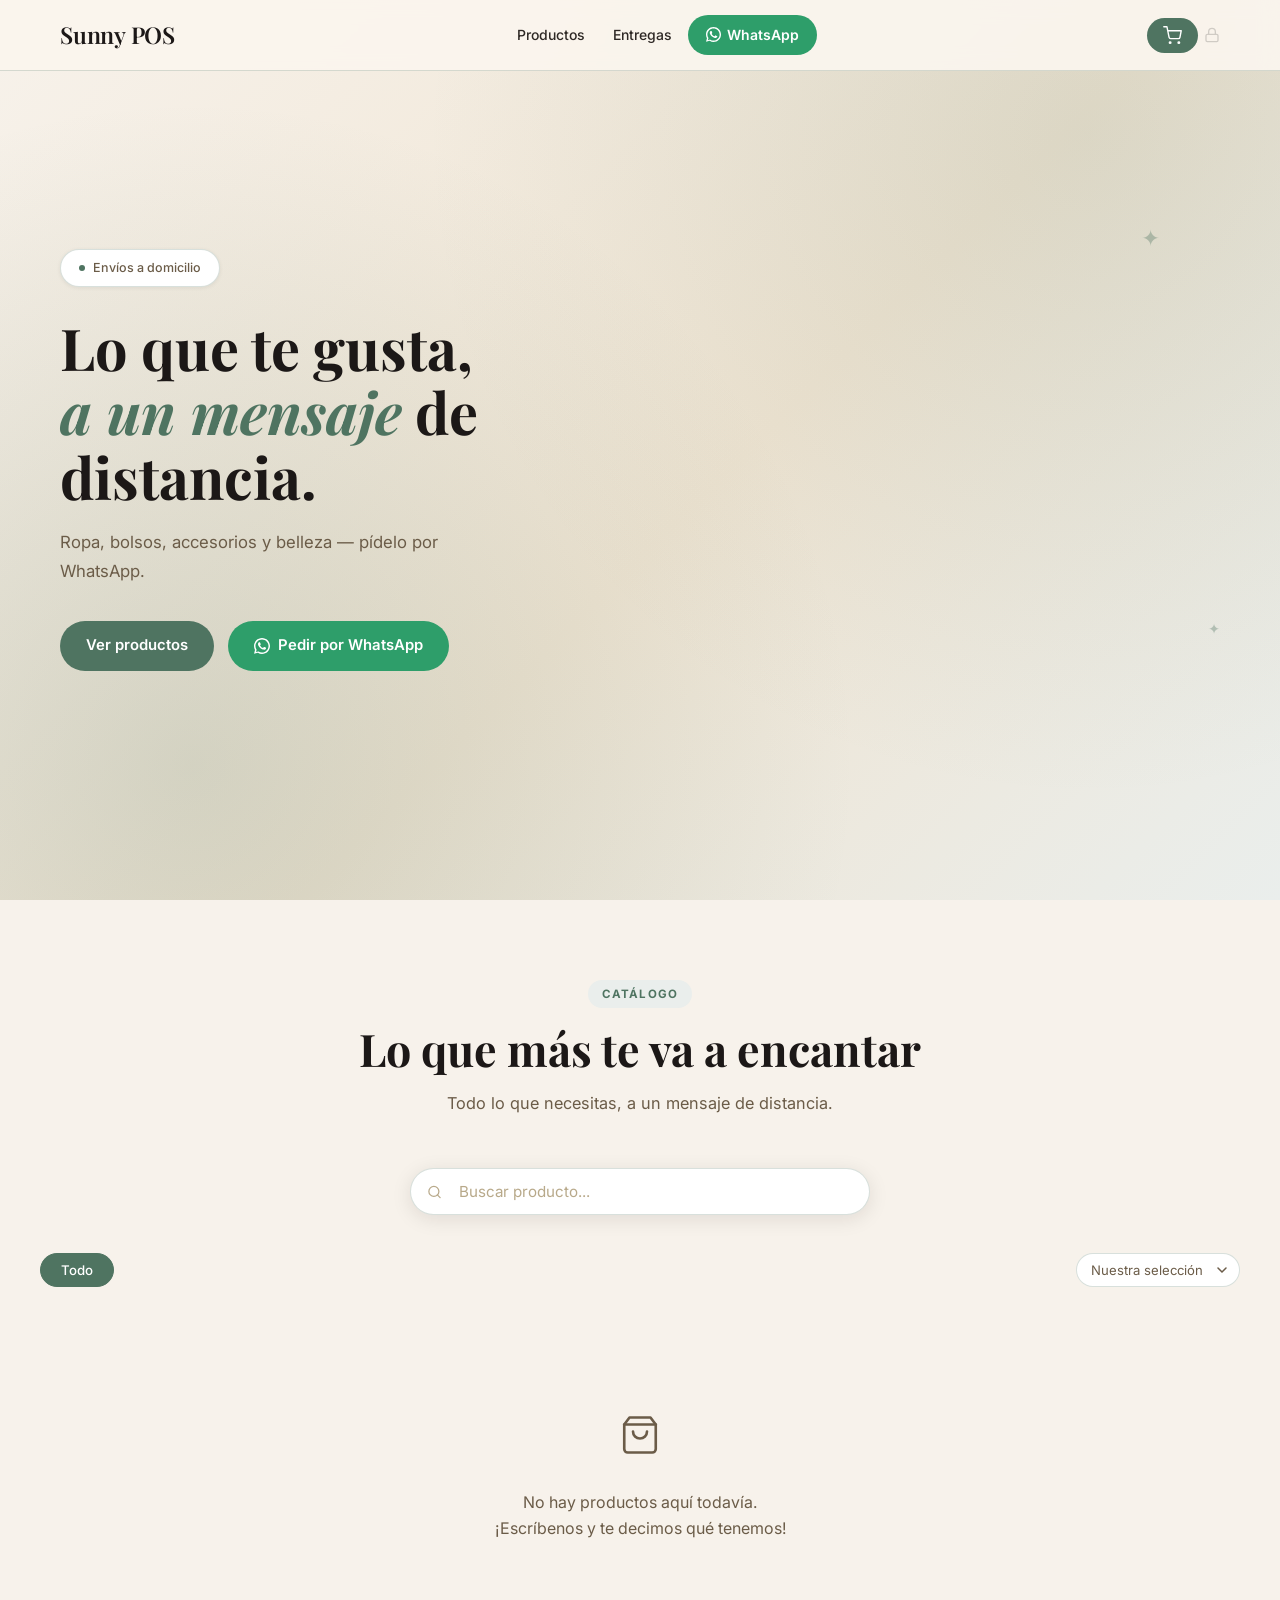
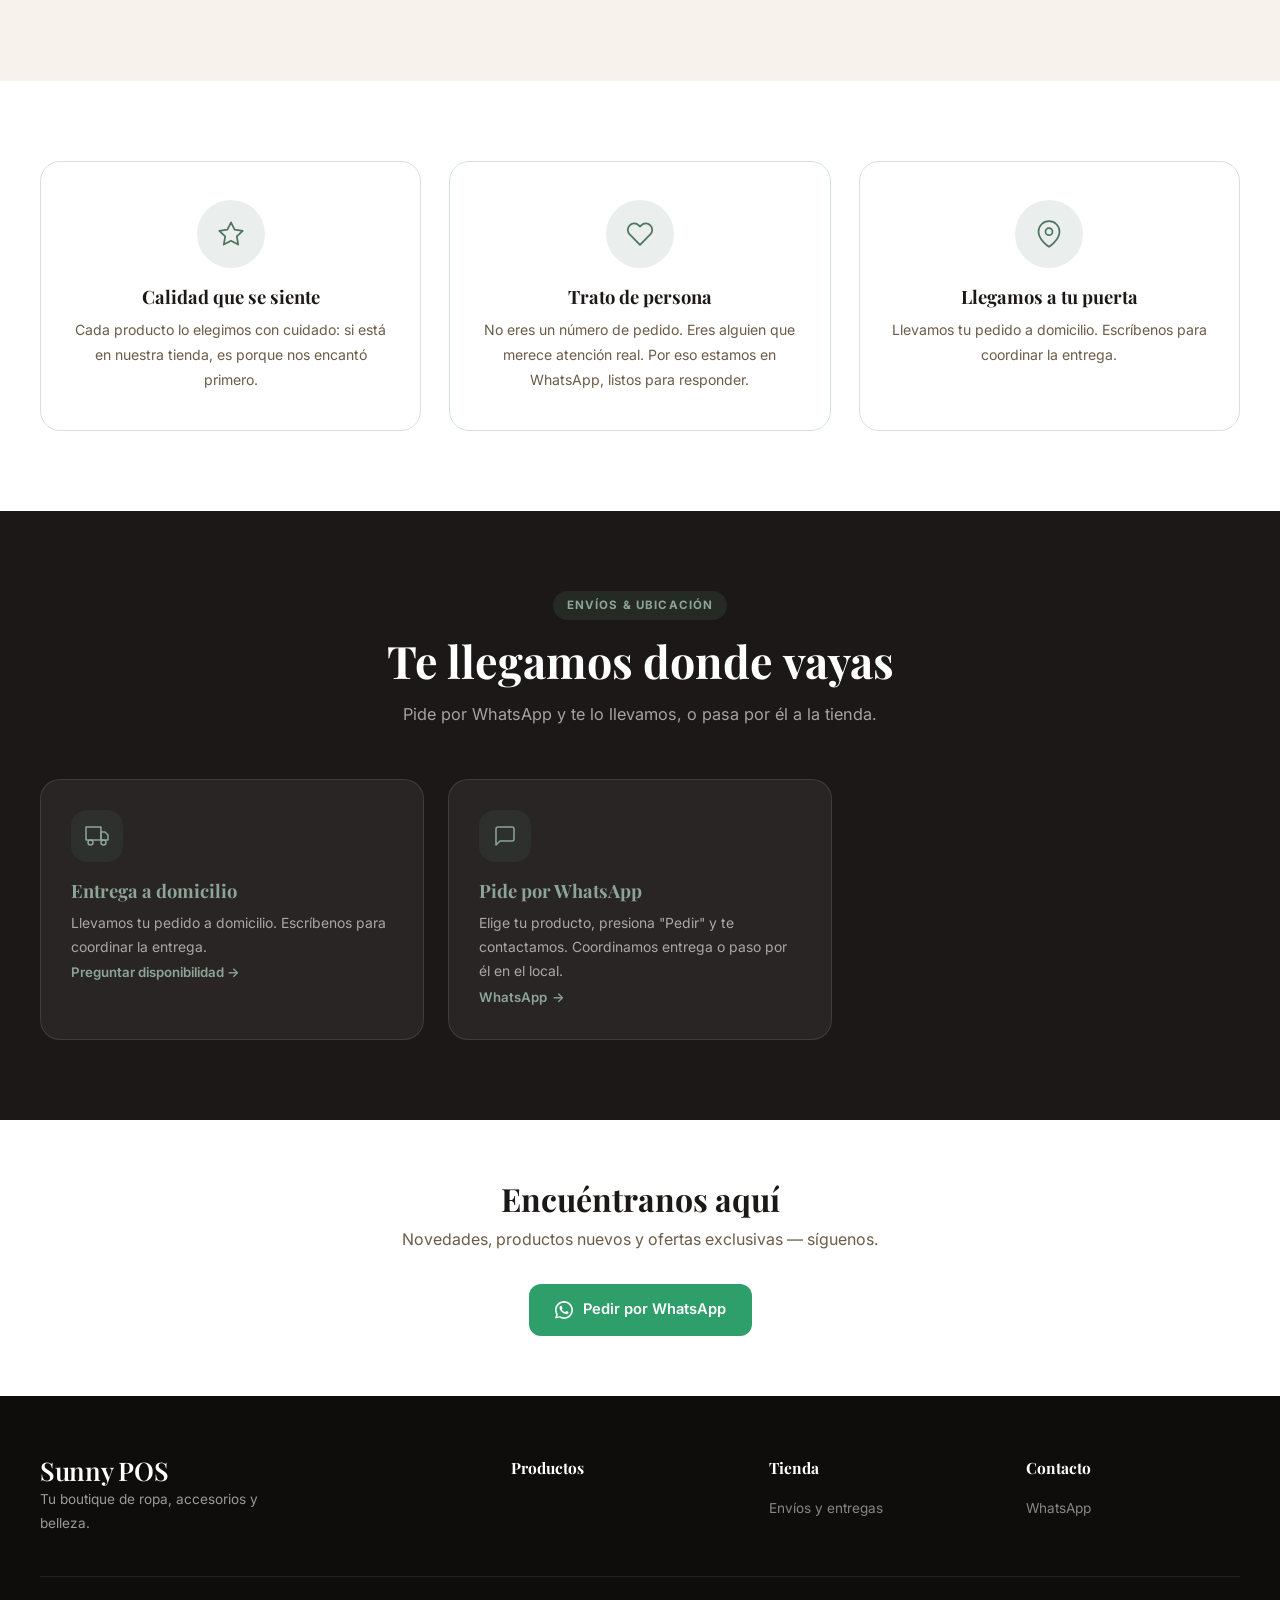
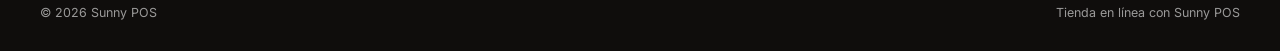
==== commit 7372d4c6: "Tienda genérica y configurable desde negocio.js - portada, marca por catálogo (antes Natura), Nosotr" ====
--- a/index.html
+++ b/index.html
@@ -6,25 +6,17 @@
 <link rel="manifest" href="manifest.json">
 <meta name="apple-mobile-web-app-capable" content="yes">
 <meta name="apple-mobile-web-app-status-bar-style" content="default">
-<meta name="apple-mobile-web-app-title" content="Tres Encantos">
+<meta name="apple-mobile-web-app-title" content="Tienda">
 <link rel="apple-touch-icon" href="img/icono-192.png">
-<title>Tres Encantos — Detalles que enamoran · Maquixco, San Juan Teotihuacán</title>
-<meta name="description" content="Bolsos, accesorios, maquillaje, Natura y Avon en San Juan Teotihuacán. Pedidos fáciles por WhatsApp. Entregamos en tu puerta. Visítanos en Maquixco.">
-<meta name="keywords" content="bolsos dama, accesorios, Natura México, Avon México, maquillaje, aretes, pulseras, mochilas, loncheras, perfumes Natura, perfumes Avon, San Juan Teotihuacán, Maquixco, tienda moda mujer">
-<meta property="og:title" content="Tres Encantos — Detalles que enamoran">
-<meta property="og:description" content="Tu tienda de bolsos, accesorios, maquillaje, Natura y Avon en San Juan Teotihuacán. Pedidos por WhatsApp.">
-<meta property="og:image" content="https://aceveduar.github.io/tresencantos/img/portada.jpg">
-<meta property="og:image:width" content="2560">
-<meta property="og:image:height" content="1352">
+<title>Tienda en línea</title>
+<meta name="description" content="Catálogo en línea con pedidos por WhatsApp.">
+<!-- Vista previa al compartir el enlace (WhatsApp, Facebook): se llenan al instalar
+     cada negocio, porque esas apps no ejecutan JavaScript. -->
+<meta property="og:title" content="Tienda en línea">
+<meta property="og:description" content="Catálogo en línea con pedidos por WhatsApp.">
 <meta property="og:type" content="website">
-<meta property="og:url" content="https://aceveduar.github.io/tresencantos/">
-<meta property="og:site_name" content="Tres Encantos">
 <meta property="og:locale" content="es_MX">
 <meta name="twitter:card" content="summary_large_image">
-<meta name="twitter:title" content="Tres Encantos — Detalles que enamoran">
-<meta name="twitter:description" content="Tu tienda de bolsos, accesorios, maquillaje, Natura y Avon en San Juan Teotihuacán. Pedidos por WhatsApp.">
-<meta name="twitter:image" content="https://aceveduar.github.io/tresencantos/img/portada.jpg">
-<link rel="canonical" href="https://aceveduar.github.io/tresencantos/">
 <meta name="theme-color" content="#4F7461">
 <link rel="icon" type="image/png" href="img/icono-192.png">
 <link rel="preconnect" href="https://fonts.googleapis.com">
@@ -64,16 +56,14 @@
 <!-- HEADER -->
 <header class="header">
   <nav class="nav">
-    <a href="#inicio" class="nav-logo">
-      <img src="img/logo.png" alt="Tres Encantos — Detalles que enamoran">
-    </a>
+    <a href="#inicio" class="nav-logo" data-negocio-logo></a>
     <ul class="nav-links" id="nav-links">
       <li><a href="#productos">Productos</a></li>
-      <li><a href="#natura">Natura</a></li>
-      <li><a href="#nosotros">Nosotros</a></li>
+      <li id="nav-catalogo" hidden><a href="#catalogo" data-t="catalogo.marca"></a></li>
+      <li id="nav-nosotros" hidden><a href="#nosotros">Nosotros</a></li>
       <li><a href="#entregas">Entregas</a></li>
       <li>
-        <a href="https://wa.me/5215534548417?text=¡Hola!%20Estoy%20en%20la%20página%20de%20Tres%20Encantos%20y%20quiero%20saber%20más%20🛍️"
+        <a href="#" data-wa="¡Hola! Estoy en su página y quiero saber más"
            class="nav-cta" target="_blank" rel="noopener">
           <svg width="15" height="15" viewBox="0 0 24 24" fill="currentColor"><path d="M17.472 14.382c-.297-.149-1.758-.867-2.03-.967-.273-.099-.471-.148-.67.15-.197.297-.767.966-.94 1.164-.173.199-.347.223-.644.075-.297-.15-1.255-.463-2.39-1.475-.883-.788-1.48-1.761-1.653-2.059-.173-.297-.018-.458.13-.606.134-.133.298-.347.446-.52.149-.174.198-.298.298-.497.099-.198.05-.371-.025-.52-.075-.149-.669-1.612-.916-2.207-.242-.579-.487-.5-.669-.51-.173-.008-.371-.01-.57-.01-.198 0-.52.074-.792.372-.272.297-1.04 1.016-1.04 2.479 0 1.462 1.065 2.875 1.213 3.074.149.198 2.096 3.2 5.077 4.487.709.306 1.262.489 1.694.625.712.227 1.36.195 1.871.118.571-.085 1.758-.719 2.006-1.413.248-.694.248-1.289.173-1.413-.074-.124-.272-.198-.57-.347zM12 0C5.374 0 0 5.373 0 12c0 2.124.553 4.118 1.522 5.85L.057 23.499l5.772-1.513A11.94 11.94 0 0012 24c6.626 0 12-5.373 12-12S18.626 0 12 0zm0 21.799c-1.891 0-3.653-.507-5.18-1.394l-.371-.22-3.422.897.914-3.329-.242-.384A9.783 9.783 0 012.2 12c0-5.404 4.396-9.799 9.8-9.799 5.403 0 9.798 4.395 9.798 9.8 0 5.403-4.395 9.798-9.798 9.798z"/></svg>
           WhatsApp
@@ -122,20 +112,20 @@
     <div class="hero-text">
       <div class="hero-tag">
         <span class="dot"></span>
-        Teotihuacán · Envíos a domicilio
-      </div>
-      <h1>Porque tú te mereces<br>lo más <em>bonito</em> que existe.</h1>
-      <p>Bolsos, mochilas, belleza y Natura — pídelo por WhatsApp.</p>
+        <span data-t="zona"></span>
+      </div>
+      <h1 data-t="titulo"></h1>
+      <p data-t="descripcion"></p>
       <div class="hero-btns">
         <a href="#productos" class="btn btn-gold">Ver productos</a>
-        <a href="https://wa.me/5215534548417?text=¡Hola!%20Quiero%20ver%20qué%20tienen%20disponible%20en%20Tres%20Encantos%20"
+        <a href="#" data-wa="¡Hola! Quiero ver qué tienen disponible"
            class="btn btn-wa" target="_blank" rel="noopener">
           <svg width="16" height="16" viewBox="0 0 24 24" fill="currentColor"><path d="M17.472 14.382c-.297-.149-1.758-.867-2.03-.967-.273-.099-.471-.148-.67.15-.197.297-.767.966-.94 1.164-.173.199-.347.223-.644.075-.297-.15-1.255-.463-2.39-1.475-.883-.788-1.48-1.761-1.653-2.059-.173-.297-.018-.458.13-.606.134-.133.298-.347.446-.52.149-.174.198-.298.298-.497.099-.198.05-.371-.025-.52-.075-.149-.669-1.612-.916-2.207-.242-.579-.487-.5-.669-.51-.173-.008-.371-.01-.57-.01-.198 0-.52.074-.792.372-.272.297-1.04 1.016-1.04 2.479 0 1.462 1.065 2.875 1.213 3.074.149.198 2.096 3.2 5.077 4.487.709.306 1.262.489 1.694.625.712.227 1.36.195 1.871.118.571-.085 1.758-.719 2.006-1.413.248-.694.248-1.289.173-1.413-.074-.124-.272-.198-.57-.347zM12 0C5.374 0 0 5.373 0 12c0 2.124.553 4.118 1.522 5.85L.057 23.499l5.772-1.513A11.94 11.94 0 0012 24c6.626 0 12-5.373 12-12S18.626 0 12 0zm0 21.799c-1.891 0-3.653-.507-5.18-1.394l-.371-.22-3.422.897.914-3.329-.242-.384A9.783 9.783 0 012.2 12c0-5.404 4.396-9.799 9.8-9.799 5.403 0 9.798 4.395 9.798 9.8 0 5.403-4.395 9.798-9.798 9.798z"/></svg>
           Pedir por WhatsApp
         </a>
       </div>
       <!-- Strip de productos visible solo en mobile -->
-      <p class="hms-label">✦ Más buscados</p>
+      <p class="hms-label">Más buscados</p>
       <div class="hero-mobile-strip" id="hero-mobile-strip" aria-hidden="true"></div>
     </div>
     <div class="hero-visual" id="hero-visual" aria-hidden="true"></div>
@@ -172,18 +162,18 @@
   </div>
 </section>
 
-<!-- NATURA -->
-<section id="natura" class="natura-section">
+<!-- MARCA POR CATÁLOGO (NEGOCIO.tienda.catalogo; sin marca = oculta) -->
+<section id="catalogo" class="natura-section" hidden>
   <div class="container">
     <div class="natura-grid">
 
       <!-- TEXTO -->
       <div class="natura-text reveal">
-        <span class="section-tag section-tag-dark">Consultora Diamante Natura ✦</span>
-        <h2 class="natura-h2">La belleza<br>que cuida</h2>
-        <p>Natura nació con una idea poderosa: la belleza no debería hacerle daño al planeta. Cuando le compras a Ofelia, tienes la asesoría de alguien que los usa, los conoce y <strong>los recomienda con honestidad</strong>.</p>
+        <span class="section-tag section-tag-dark" data-t="catalogo.etiqueta"></span>
+        <h2 class="natura-h2" data-t="catalogo.titulo"></h2>
+        <p data-t="catalogo.texto"></p>
         <div class="natura-btns">
-          <a href="https://wa.me/5215534548417?text=¡Hola!%20Me%20interesan%20los%20productos%20Natura%20🌿%20¿Qué%20tienen%20disponible?"
+          <a href="#" data-wa="catalogo"
              class="btn btn-white" target="_blank" rel="noopener">
             <svg width="16" height="16" viewBox="0 0 24 24" fill="currentColor"><path d="M17.472 14.382c-.297-.149-1.758-.867-2.03-.967-.273-.099-.471-.148-.67.15-.197.297-.767.966-.94 1.164-.173.199-.347.223-.644.075-.297-.15-1.255-.463-2.39-1.475-.883-.788-1.48-1.761-1.653-2.059-.173-.297-.018-.458.13-.606.134-.133.298-.347.446-.52.149-.174.198-.298.298-.497.099-.198.05-.371-.025-.52-.075-.149-.669-1.612-.916-2.207-.242-.579-.487-.5-.669-.51-.173-.008-.371-.01-.57-.01-.198 0-.52.074-.792.372-.272.297-1.04 1.016-1.04 2.479 0 1.462 1.065 2.875 1.213 3.074.149.198 2.096 3.2 5.077 4.487.709.306 1.262.489 1.694.625.712.227 1.36.195 1.871.118.571-.085 1.758-.719 2.006-1.413.248-.694.248-1.289.173-1.413-.074-.124-.272-.198-.57-.347zM12 0C5.374 0 0 5.373 0 12c0 2.124.553 4.118 1.522 5.85L.057 23.499l5.772-1.513A11.94 11.94 0 0012 24c6.626 0 12-5.373 12-12S18.626 0 12 0zm0 21.799c-1.891 0-3.653-.507-5.18-1.394l-.371-.22-3.422.897.914-3.329-.242-.384A9.783 9.783 0 012.2 12c0-5.404 4.396-9.799 9.8-9.799 5.403 0 9.798 4.395 9.798 9.8 0 5.403-4.395 9.798-9.798 9.798z"/></svg>
             Ver disponibilidad
@@ -203,13 +193,13 @@
 
     </div>
 
-    <a class="revista-banner reveal" id="revista-banner" href="#" target="_blank" rel="noopener">
+    <a class="revista-banner reveal" id="revista-banner" hidden href="#" target="_blank" rel="noopener">
       <img src="" alt="" class="rb-cover" id="rb-cover">
       <div class="rb-overlay"></div>
       <div class="rb-content">
-        <span class="rb-tag">✦ Revista interactiva</span>
-        <h3 class="rb-title">Revista<br>Natura</h3>
-        <p class="rb-sub">Ofertas exclusivas, lanzamientos y todo el catálogo — hojéala aquí</p>
+        <span class="rb-tag">Revista interactiva</span>
+        <h3 class="rb-title" data-t="catalogo.revista"></h3>
+        <p class="rb-sub">Ofertas, lanzamientos y todo el catálogo — hojéala aquí</p>
         <div class="rb-actions">
           <span class="rb-cta">Abrir revista →</span>
           <button class="rb-share" onclick="event.preventDefault();event.stopPropagation();shareRevista()" aria-label="Compartir revista"><svg width="16" height="16" viewBox="0 0 24 24" fill="none" stroke="currentColor" stroke-width="2" stroke-linecap="round" stroke-linejoin="round"><path d="M4 12v8a2 2 0 0 0 2 2h12a2 2 0 0 0 2-2v-8"/><polyline points="16 6 12 2 8 6"/><line x1="12" y1="2" x2="12" y2="15"/></svg></button>
@@ -230,7 +220,7 @@
           <svg viewBox="0 0 24 24" fill="none" stroke="currentColor" stroke-width="1.5" stroke-linecap="round" stroke-linejoin="round"><polygon points="12,2 15.09,8.26 22,9.27 17,14.14 18.18,21.02 12,17.77 5.82,21.02 7,14.14 2,9.27 8.91,8.26"/></svg>
         </div>
         <h3>Calidad que se siente</h3>
-        <p>Cada producto que vendemos lo elegimos con cuidado. Si lleva el sello de Tres Encantos, es porque nos encantó primero a nosotras.</p>
+        <p>Cada producto lo elegimos con cuidado: si está en nuestra tienda, es porque nos encantó primero.</p>
       </div>
       <div class="pillar-card reveal">
         <div class="pillar-icon">
@@ -244,55 +234,22 @@
           <svg viewBox="0 0 24 24" fill="none" stroke="currentColor" stroke-width="1.5" stroke-linecap="round" stroke-linejoin="round"><path d="M21 10c0 7-9 13-9 13s-9-6-9-13a9 9 0 0 1 18 0z"/><circle cx="12" cy="10" r="3"/></svg>
         </div>
         <h3>Llegamos a tu puerta</h3>
-        <p>Entregamos en San Juan Teotihuacán y comunidades cercanas. O visítanos en nuestro local en Maquixco.</p>
-      </div>
-    </div>
-  </div>
-</section>
-
-<!-- ABOUT -->
-<section id="nosotros" class="about-section">
+        <p data-t="entregas"></p>
+      </div>
+    </div>
+  </div>
+</section>
+
+<!-- NOSOTROS (NEGOCIO.tienda.nosotros; sin texto = oculta) -->
+<section id="nosotros" class="about-section" hidden>
   <div class="container">
     <div class="about-grid">
-      <div class="about-img-wrap reveal">
-        <img class="about-img-main"
-             src="img/ofelia.jpeg"
-             alt="Ofelia Díaz — Fundadora de Tres Encantos, Consultora Diamante Natura, reconocida como Mejor Consultora 2026">
-        <div class="about-badge">
-          <span class="big">Diamante</span>
-          <span class="lbl">Consultora 2026</span>
-        </div>
-        <div class="about-recognition reveal">
-          <svg width="14" height="14" viewBox="0 0 24 24" fill="none" stroke="currentColor" stroke-width="2"><polygon points="12,2 15.09,8.26 22,9.27 17,14.14 18.18,21.02 12,17.77 5.82,21.02 7,14.14 2,9.27 8.91,8.26"/></svg>
-          Reconocida por Natura México · 2026
-        </div>
-      </div>
+      <div class="about-img-wrap reveal" id="nosotros-foto" hidden><img class="about-img-main" src="" alt=""></div>
       <div class="about-content reveal">
         <span class="section-tag">Nuestra historia</span>
-        <h2>Tres hijos,<br><em>un proyecto de corazón.</em></h2>
-        <p>Tres Encantos es el proyecto de <strong>Ofelia Díaz</strong>, mamá de tres — dos hijas y un hijo. El nombre no es casualidad: cada producto que elige, cada pedido que hace llegar, lleva el mismo cuidado con el que cuida a sus tres encantos.</p>
-        <p>Como <strong>Consultora Diamante de Natura México</strong> — un nivel que se gana con años de trabajo, constancia y clientes que regresan — Ofelia no solo vende: conoce los productos de adentro hacia afuera. Lleva años usándolos y comprobando que funcionan.</p>
-        <p>Nació en Maquixco y aquí sigue. Su misión: que cada mujer de su comunidad tenga acceso a productos bonitos, de calidad y a precio que le lata. Sin rodeos. Sin complicaciones.</p>
-        <div class="about-features">
-          <div class="af">
-            <span class="af-icon"><svg viewBox="0 0 24 24" fill="none" stroke="currentColor" stroke-width="1.5" stroke-linecap="round" stroke-linejoin="round"><path d="M21 10c0 7-9 13-9 13s-9-6-9-13a9 9 0 0 1 18 0z"/><circle cx="12" cy="10" r="3"/></svg></span>
-            Local en Maquixco
-          </div>
-          <div class="af">
-            <span class="af-icon"><svg viewBox="0 0 24 24" fill="none" stroke="currentColor" stroke-width="1.5" stroke-linecap="round" stroke-linejoin="round"><rect x="1" y="3" width="15" height="13"/><polygon points="16,8 20,8 23,11 23,16 16,16 16,8"/><circle cx="5.5" cy="18.5" r="2.5"/><circle cx="18.5" cy="18.5" r="2.5"/></svg></span>
-            Entregas a domicilio
-          </div>
-          <div class="af">
-            <span class="af-icon"><svg viewBox="0 0 24 24" fill="none" stroke="currentColor" stroke-width="1.5" stroke-linecap="round" stroke-linejoin="round"><path d="M21 15a2 2 0 0 1-2 2H7l-4 4V5a2 2 0 0 1 2-2h14a2 2 0 0 1 2 2z"/></svg></span>
-            Atención por WhatsApp
-          </div>
-          <div class="af">
-            <span class="af-icon"><svg viewBox="0 0 24 24" fill="none" stroke="currentColor" stroke-width="1.5" stroke-linecap="round" stroke-linejoin="round"><path d="M12 22V12M12 12C12 7 7 3 2 4c0 6 4 10 10 8zM12 12c0-5 5-9 10-8 0 6-4 10-10 8z"/></svg></span>
-            Consultora Diamante Natura
-          </div>
-        </div>
-        <a href="https://wa.me/5215534548417?text=¡Hola!%20Quiero%20saber%20más%20sobre%20Tres%20Encantos%20"
-           class="btn btn-dark" target="_blank" rel="noopener">Hablar con Ofelia</a>
+        <h2 data-t="nosotros.titulo"></h2>
+        <div id="nosotros-texto"></div>
+        <a href="#" data-wa="¡Hola! Quiero saber más de la tienda" class="btn btn-dark" target="_blank" rel="noopener">Escríbenos</a>
       </div>
     </div>
   </div>
@@ -304,39 +261,37 @@
     <div class="section-header reveal">
       <span class="section-tag">Envíos & Ubicación</span>
       <h2>Te llegamos donde&nbsp;vayas</h2>
-      <p>En San Juan Teotihuacán somos tu tienda de siempre. Si no puedes salir, nosotras vamos a ti.</p>
+      <p>Pide por WhatsApp y te lo llevamos, o pasa por él a la tienda.</p>
     </div>
     <div class="delivery-grid">
-      <div class="d-card reveal">
+      <div class="d-card reveal" id="d-local" hidden>
         <span class="d-icon"><svg viewBox="0 0 24 24" fill="none" stroke="currentColor" stroke-width="1.5" stroke-linecap="round" stroke-linejoin="round"><path d="M3 9l9-7 9 7v11a2 2 0 0 1-2 2H5a2 2 0 0 1-2-2z"/><polyline points="9,22 9,12 15,12 15,22"/></svg></span>
         <h3>Visítanos en el local</h3>
         <address class="d-address">
-          <span class="d-addr-main">Hacienda 1424</span>
-          <span class="d-addr-ref">Entre calle Petirrojo y Ángeles</span>
-          <span class="d-addr-col">Maquixco, C.P. 55840</span>
-          <span class="d-addr-city">Teotihuacán de Arista, Méx.</span>
+          <span class="d-addr-main" data-t="direccion.calle"></span>
+          <span class="d-addr-ref" data-t="direccion.referencia"></span>
+          <span class="d-addr-col" data-t="direccion.colonia"></span>
+          <span class="d-addr-city" data-t="direccion.ciudad"></span>
         </address>
         <div class="d-card-links">
-          <a href="https://maps.app.goo.gl/rKAMFoki2aRaaHfM7"
+          <a href="#" id="d-mapa"
              class="d-link" target="_blank" rel="noopener">Ver en Google Maps →</a>
-          <a href="https://wa.me/5215534548417?text=¡Hola!%20Voy%20a%20ir%20al%20local%20en%20Maquixco%20😊%20¿Están%20abiertos?"
+          <a href="#" data-wa="¡Hola! Voy a ir a la tienda, ¿están abiertos?"
              class="d-link" target="_blank" rel="noopener">Confirmar horario →</a>
         </div>
       </div>
       <div class="d-card reveal">
         <span class="d-icon"><svg viewBox="0 0 24 24" fill="none" stroke="currentColor" stroke-width="1.5" stroke-linecap="round" stroke-linejoin="round"><rect x="1" y="3" width="15" height="13"/><polygon points="16,8 20,8 23,11 23,16 16,16 16,8"/><circle cx="5.5" cy="18.5" r="2.5"/><circle cx="18.5" cy="18.5" r="2.5"/></svg></span>
         <h3>Entrega a domicilio</h3>
-        <p>Llevamos tu pedido directo a tu casa en San Juan Teotihuacán y comunidades cercanas. Escríbenos para coordinar.</p>
-        <a href="https://wa.me/5215534548417?text=¡Hola!%20¿Hacen%20entregas%20a%20domicilio%20en%20mi%20zona?%20📦"
+        <p data-t="entregas"></p>
+        <a href="#" data-wa="¡Hola! ¿Hacen entregas a domicilio en mi zona?"
            class="d-link" target="_blank" rel="noopener">Preguntar disponibilidad →</a>
       </div>
       <div class="d-card reveal">
         <span class="d-icon"><svg viewBox="0 0 24 24" fill="none" stroke="currentColor" stroke-width="1.5" stroke-linecap="round" stroke-linejoin="round"><path d="M21 15a2 2 0 0 1-2 2H7l-4 4V5a2 2 0 0 1 2-2h14a2 2 0 0 1 2 2z"/></svg></span>
         <h3>Pide por WhatsApp</h3>
         <p>Elige tu producto, presiona "Pedir" y te contactamos. Coordinamos entrega o paso por él en el local.</p>
-        <a href="https://wa.me/5215534548417" class="d-link" target="_blank" rel="noopener">
-          +52 1 55 3454 8417 →
-        </a>
+        <a href="#" data-wa="" class="d-link" target="_blank" rel="noopener"><span data-t="telefono"></span> →</a>
       </div>
     </div>
   </div>
@@ -348,11 +303,11 @@
     <h2 class="social-title">Encuéntranos aquí</h2>
     <p class="social-sub">Novedades, productos nuevos y ofertas exclusivas — síguenos.</p>
     <div class="social-links">
-      <a href="https://www.facebook.com/ofelia.martinez.58910" target="_blank" rel="noopener" class="soc-link fb">
+      <a href="#" data-red="facebook" target="_blank" rel="noopener" class="soc-link fb" hidden>
         <svg width="18" height="18" fill="currentColor" viewBox="0 0 24 24"><path d="M24 12.073c0-6.627-5.373-12-12-12s-12 5.373-12 12c0 5.99 4.388 10.954 10.125 11.854v-8.385H7.078v-3.47h3.047V9.43c0-3.007 1.792-4.669 4.533-4.669 1.312 0 2.686.235 2.686.235v2.953H15.83c-1.491 0-1.956.925-1.956 1.874v2.25h3.328l-.532 3.47h-2.796v8.385C19.612 23.027 24 18.062 24 12.073z"/></svg>
         Síguenos en Facebook
       </a>
-      <a href="https://wa.me/5215534548417?text=¡Hola!%20Quiero%20ver%20qué%20tienen%20disponible%20en%20Tres%20Encantos%20" target="_blank" rel="noopener" class="soc-link wa">
+      <a href="#" data-wa="¡Hola! Quiero ver qué tienen disponible" target="_blank" rel="noopener" class="soc-link wa">
         <svg width="18" height="18" fill="currentColor" viewBox="0 0 24 24"><path d="M17.472 14.382c-.297-.149-1.758-.867-2.03-.967-.273-.099-.471-.148-.67.15-.197.297-.767.966-.94 1.164-.173.199-.347.223-.644.075-.297-.15-1.255-.463-2.39-1.475-.883-.788-1.48-1.761-1.653-2.059-.173-.297-.018-.458.13-.606.134-.133.298-.347.446-.52.149-.174.198-.298.298-.497.099-.198.05-.371-.025-.52-.075-.149-.669-1.612-.916-2.207-.242-.579-.487-.5-.669-.51-.173-.008-.371-.01-.57-.01-.198 0-.52.074-.792.372-.272.297-1.04 1.016-1.04 2.479 0 1.462 1.065 2.875 1.213 3.074.149.198 2.096 3.2 5.077 4.487.709.306 1.262.489 1.694.625.712.227 1.36.195 1.871.118.571-.085 1.758-.719 2.006-1.413.248-.694.248-1.289.173-1.413-.074-.124-.272-.198-.57-.347zM12 0C5.374 0 0 5.373 0 12c0 2.124.553 4.118 1.522 5.85L.057 23.499l5.772-1.513A11.94 11.94 0 0012 24c6.626 0 12-5.373 12-12S18.626 0 12 0zm0 21.799c-1.891 0-3.653-.507-5.18-1.394l-.371-.22-3.422.897.914-3.329-.242-.384A9.783 9.783 0 012.2 12c0-5.404 4.396-9.799 9.8-9.799 5.403 0 9.798 4.395 9.798 9.8 0 5.403-4.395 9.798-9.798 9.798z"/></svg>
         Pedir por WhatsApp
       </a>
@@ -364,37 +319,30 @@
 <footer>
   <div class="footer-grid">
     <div class="footer-brand">
-      <img src="img/logo.png" alt="Tres Encantos">
-      <p>Tu boutique de bolsos, accesorios y Natura en Teotihuacán.</p>
+      <span data-negocio-logo></span>
+      <p data-t="acerca"></p>
     </div>
     <div class="footer-col">
       <h4>Productos</h4>
-      <ul>
-        <li><a href="#productos" onclick="filterTo('bolsos')">Bolsos</a></li>
-        <li><a href="#productos" onclick="filterTo('mochilas')">Mochilas</a></li>
-        <li><a href="#productos" onclick="filterTo('accesorios')">Accesorios</a></li>
-        <li><a href="#productos" onclick="filterTo('belleza')">Belleza</a></li>
-        <li><a href="#natura">Natura</a></li>
-      </ul>
+      <ul id="footer-cats"></ul>
     </div>
     <div class="footer-col">
       <h4>Tienda</h4>
       <ul>
-        <li><a href="#nosotros">Nuestra historia</a></li>
-        <li><a href="#entregas">Envíos & Ubicación</a></li>
+        <li id="footer-nosotros" hidden><a href="#nosotros">Nuestra historia</a></li>
+        <li><a href="#entregas">Envíos y entregas</a></li>
       </ul>
     </div>
     <div class="footer-col">
       <h4>Contacto</h4>
-      <ul>
-        <li><a href="https://wa.me/5215534548417" target="_blank">+52 1 55 3454 8417</a></li>
-        <li><a href="https://www.facebook.com/ofelia.martinez.58910" target="_blank">Facebook</a></li>
+      <ul id="footer-contacto">
+        <li><a href="#" data-wa="" target="_blank" rel="noopener" data-t="telefono"></a></li>
       </ul>
     </div>
   </div>
   <div class="footer-bottom">
-    <span>© 2026 Tres Encantos · Maquixco, San Juan Teotihuacán</span>
-    <span>Hecho con ❤️ en el corazón de México</span>
+    <span id="footer-copy"></span>
+    <span>Tienda en línea con Sunny POS</span>
   </div>
 </footer>
 
@@ -423,7 +371,7 @@
 </div>
 
 <a id="wa-float"
-   href="https://wa.me/5215534548417?text=¡Hola!%20Quiero%20ver%20qué%20tienen%20disponible%20en%20Tres%20Encantos%20"
+   href="#" data-wa="¡Hola! Quiero ver qué tienen disponible"
    target="_blank" rel="noopener" aria-label="Pedir por WhatsApp">
   <svg width="28" height="28" fill="#fff" viewBox="0 0 24 24"><path d="M17.472 14.382c-.297-.149-1.758-.867-2.03-.967-.273-.099-.471-.148-.67.15-.197.297-.767.966-.94 1.164-.173.199-.347.223-.644.075-.297-.15-1.255-.463-2.39-1.475-.883-.788-1.48-1.761-1.653-2.059-.173-.297-.018-.458.13-.606.134-.133.298-.347.446-.52.149-.174.198-.298.298-.497.099-.198.05-.371-.025-.52-.075-.149-.669-1.612-.916-2.207-.242-.579-.487-.5-.669-.51-.173-.008-.371-.01-.57-.01-.198 0-.52.074-.792.372-.272.297-1.04 1.016-1.04 2.479 0 1.462 1.065 2.875 1.213 3.074.149.198 2.096 3.2 5.077 4.487.709.306 1.262.489 1.694.625.712.227 1.36.195 1.871.118.571-.085 1.758-.719 2.006-1.413.248-.694.248-1.289.173-1.413-.074-.124-.272-.198-.57-.347zM12 0C5.374 0 0 5.373 0 12c0 2.124.553 4.118 1.522 5.85L.057 23.499l5.772-1.513A11.94 11.94 0 0012 24c6.626 0 12-5.373 12-12S18.626 0 12 0zm0 21.799c-1.891 0-3.653-.507-5.18-1.394l-.371-.22-3.422.897.914-3.329-.242-.384A9.783 9.783 0 012.2 12c0-5.404 4.396-9.799 9.8-9.799 5.403 0 9.798 4.395 9.798 9.8 0 5.403-4.395 9.798-9.798 9.798z"/></svg>
 </a>
--- a/tema.css
+++ b/tema.css
@@ -11,6 +11,7 @@
   --brand-dark:#4F7461;     /* texto/íconos de marca sobre fondo claro (4.5:1) */
   --brand-light:#EAEEEC;    /* fondo suave de marca (pestaña activa) */
   --on-brand:#fff;          /* texto encima de --brand */
+  --brand-claro:#8DA598;    /* marca legible sobre fondos oscuros (secciones oscuras, pie) */
 
   /* ── Neutros (cambian con modo oscuro) ─────────────────────────────── */
   --cream:#F7F2EB;          /* fondo de página */
--- a/style.css
+++ b/style.css
@@ -208,7 +208,7 @@
 .card-last-piece{font-size:.68rem;font-weight:600;color:var(--tint-amber-strong);margin:0 0 6px;line-height:1.2}
 
 /* ── NATURA ── */
-.natura-section{background:linear-gradient(135deg,#1B4332 0%,var(--green) 50%,#40916C 100%);color:#fff}
+.natura-section{background:linear-gradient(135deg,color-mix(in srgb,var(--brand) 45%,#000) 0%,color-mix(in srgb,var(--brand) 80%,#000) 55%,var(--brand) 100%);color:#fff}
 .natura-grid{display:grid;grid-template-columns:1fr 1.15fr;gap:64px;align-items:center}
 .natura-h2{color:#fff;font-size:2.2rem;line-height:1.2;margin:0 0 18px}
 .natura-text p{opacity:.84;line-height:1.85;margin-bottom:14px;font-size:.96rem}
@@ -265,21 +265,21 @@
 .af-icon svg{width:17px;height:17px;stroke:var(--brand-dark)}
 
 /* ── DELIVERY ── */
-.delivery-section{background:var(--charcoal);color:#fff}
-.delivery-section .section-tag{background:rgba(var(--brand-rgb),.2);color:var(--brand)}
+.delivery-section{background:var(--ink);color:#fff}
+.delivery-section .section-tag{background:rgba(var(--brand-rgb),.2);color:var(--brand-claro)}
 .delivery-section .section-header h2{color:#fff}
 .delivery-section .section-header p{color:rgba(255,255,255,.6)}
 .delivery-grid{display:grid;grid-template-columns:repeat(auto-fit,minmax(270px,1fr));gap:24px}
 .d-card{background:rgba(255,255,255,.06);border:1px solid rgba(255,255,255,.1);border-radius:var(--r-lg);padding:30px;transition:var(--ease)}
-.d-card:hover{background:rgba(255,255,255,.1);border-color:var(--brand);transform:translateY(-4px)}
+.d-card:hover{background:rgba(255,255,255,.1);border-color:var(--brand-claro);transform:translateY(-4px)}
 .d-icon{width:52px;height:52px;background:rgba(var(--brand-rgb),.14);border-radius:var(--radio-lg);display:flex;align-items:center;justify-content:center;margin-bottom:18px;flex-shrink:0}
-.d-icon svg{width:24px;height:24px;stroke:var(--brand)}
-.d-card h3{font-size:1.15rem;margin-bottom:8px;color:var(--brand);font-family:'Playfair Display',serif}
+.d-icon svg{width:24px;height:24px;stroke:var(--brand-claro)}
+.d-card h3{font-size:1.15rem;margin-bottom:8px;color:var(--brand-claro);font-family:'Playfair Display',serif}
 .d-card p{font-size:.87rem;color:rgba(255,255,255,.6);line-height:1.75}
-.d-link{display:inline-flex;align-items:center;gap:5px;color:var(--brand);font-size:.83rem;font-weight:600;text-decoration:none;transition:var(--ease)}
+.d-link{display:inline-flex;align-items:center;gap:5px;color:var(--brand-claro);font-size:.83rem;font-weight:600;text-decoration:none;transition:var(--ease)}
 .d-link:hover{color:#fff}
 .d-card-links{display:flex;flex-direction:column;gap:6px;margin-top:16px}
-.d-address{font-style:normal;display:flex;flex-direction:column;gap:3px;margin-top:10px;padding:14px;background:rgba(255,255,255,.07);border-radius:var(--radio-sm);border-left:3px solid var(--brand)}
+.d-address{font-style:normal;display:flex;flex-direction:column;gap:3px;margin-top:10px;padding:14px;background:rgba(255,255,255,.07);border-radius:var(--radio-sm);border-left:3px solid var(--brand-claro)}
 .d-addr-main{font-size:1rem;font-weight:700;color:#fff;font-family:'Playfair Display',serif}
 .d-addr-ref{font-size:.8rem;color:rgba(255,255,255,.55);font-style:italic}
 .d-addr-col,.d-addr-city{font-size:.82rem;color:rgba(255,255,255,.65)}
@@ -337,6 +337,10 @@
 .soc-link{display:flex;align-items:center;gap:10px;padding:14px 26px;border-radius:var(--r);text-decoration:none;font-weight:600;font-size:.92rem;transition:var(--ease);color:#fff}
 .soc-link.fb{background:#1877F2}
 .soc-link.fb:hover{background:#0F5CC5;transform:translateY(-3px);box-shadow:0 8px 24px rgba(24,119,242,.35)}
+.soc-link.ig{background:linear-gradient(45deg,#F58529,#DD2A7B 50%,#8134AF)}
+.soc-link.ig:hover{transform:translateY(-3px);box-shadow:0 8px 24px rgba(221,42,123,.35)}
+.soc-link.tt{background:#111}
+.soc-link.tt:hover{transform:translateY(-3px);box-shadow:0 8px 24px rgba(0,0,0,.3)}
 .soc-link.wa{background:var(--wa)}
 .soc-link.wa:hover{background:var(--wa-dark);transform:translateY(-3px);box-shadow:0 8px 24px rgba(37,211,102,.35)}
 
--- a/shared.css
+++ b/shared.css
@@ -15,6 +15,15 @@
 @keyframes sk-shine{from{background-position:100% 0}to{background-position:-100% 0}}
 @media (prefers-reduced-motion:reduce){.sk{animation:none}}
 .sr-only{position:absolute;width:1px;height:1px;padding:0;margin:-1px;overflow:hidden;clip:rect(0,0,0,0);white-space:nowrap;border:0}
+
+/* ── Logo del negocio (data-negocio-logo): imagen o nombre en letra elegante ── */
+[data-negocio-logo]{display:inline-flex;align-items:center}
+[data-negocio-logo] img{display:block;max-height:100%;width:auto}
+.negocio-logo-texto{font-family:'Playfair Display',serif;font-weight:600;letter-spacing:-.01em;color:var(--charcoal);line-height:1.1;white-space:nowrap}
+.nav-logo .negocio-logo-texto{font-size:1.45rem}
+.footer-brand .negocio-logo-texto{font-size:1.6rem;color:#fff}
+.auth-box [data-negocio-logo]{justify-content:center;margin-bottom:8px}
+.auth-box .negocio-logo-texto{font-size:1.7rem}
 
 /* ── Nombre del negocio en la barra (solo escritorio) ── */
 .topbar-brand{display:none}
